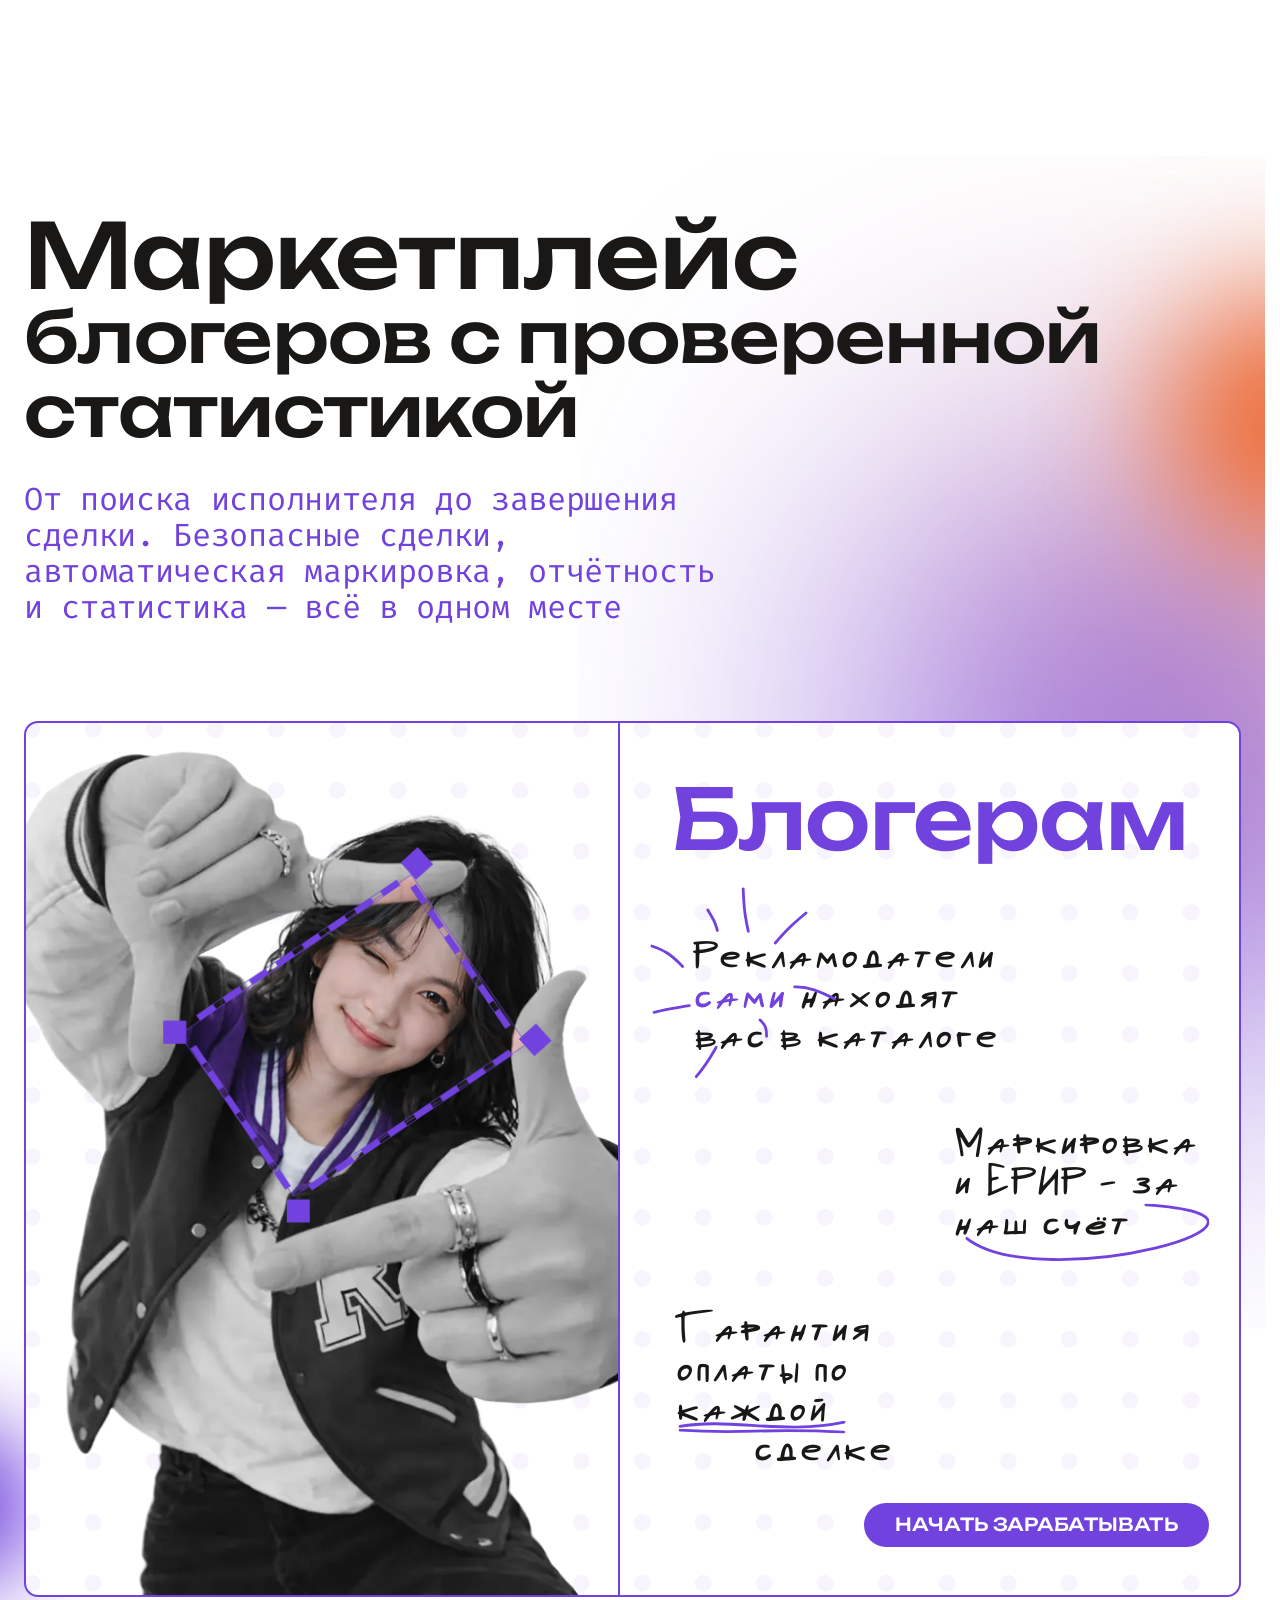
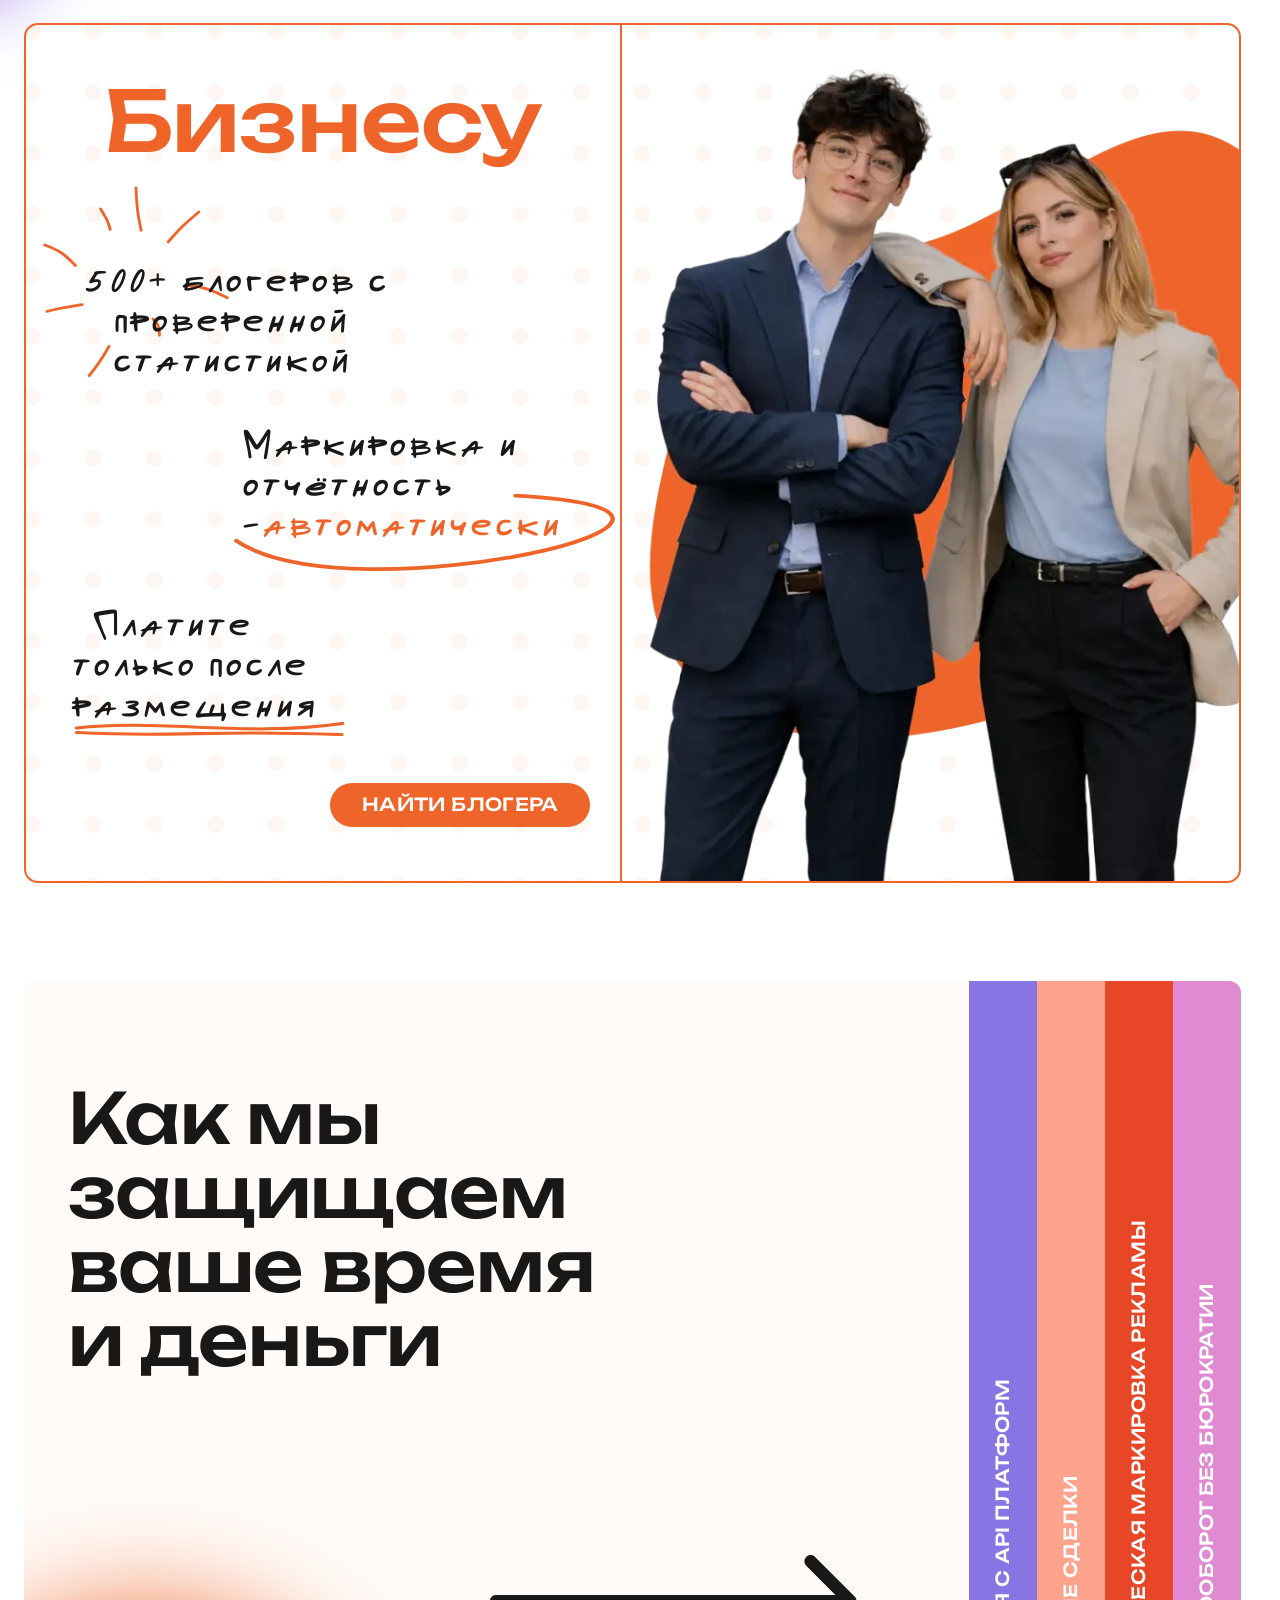
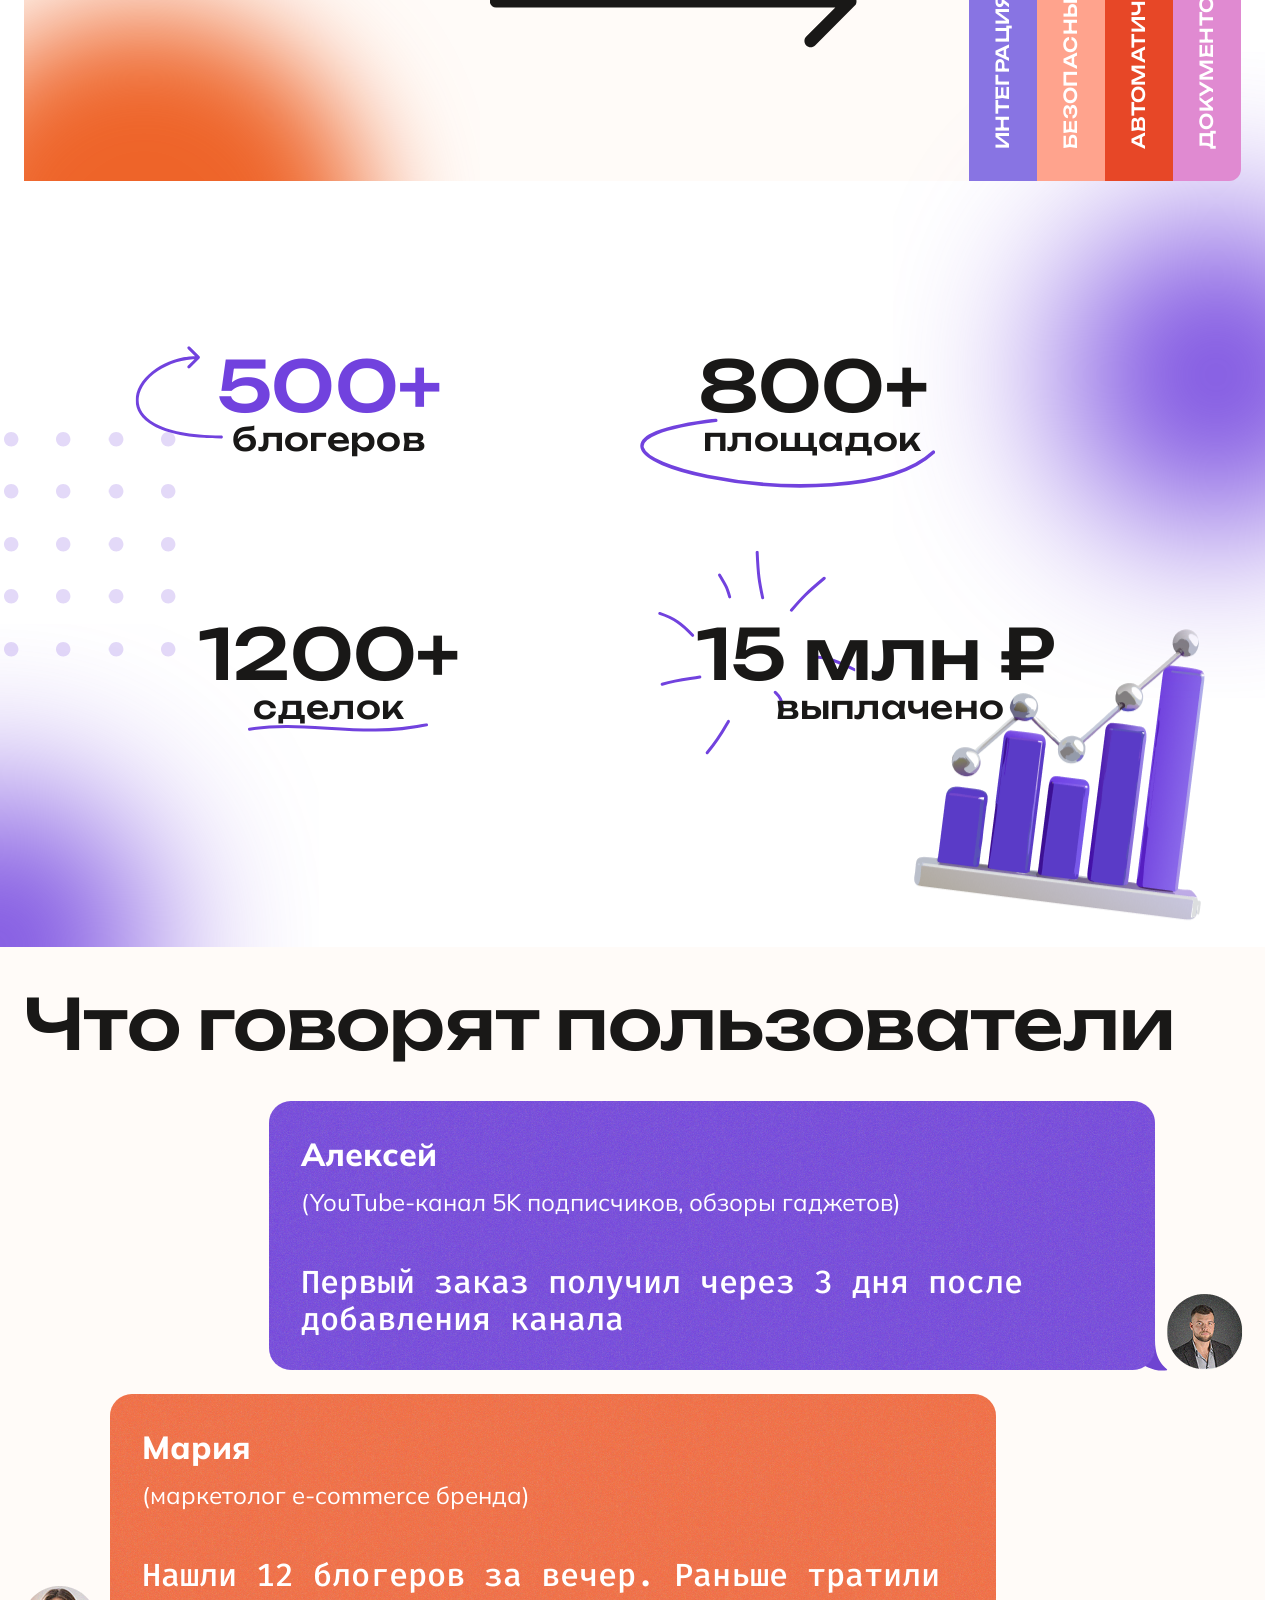
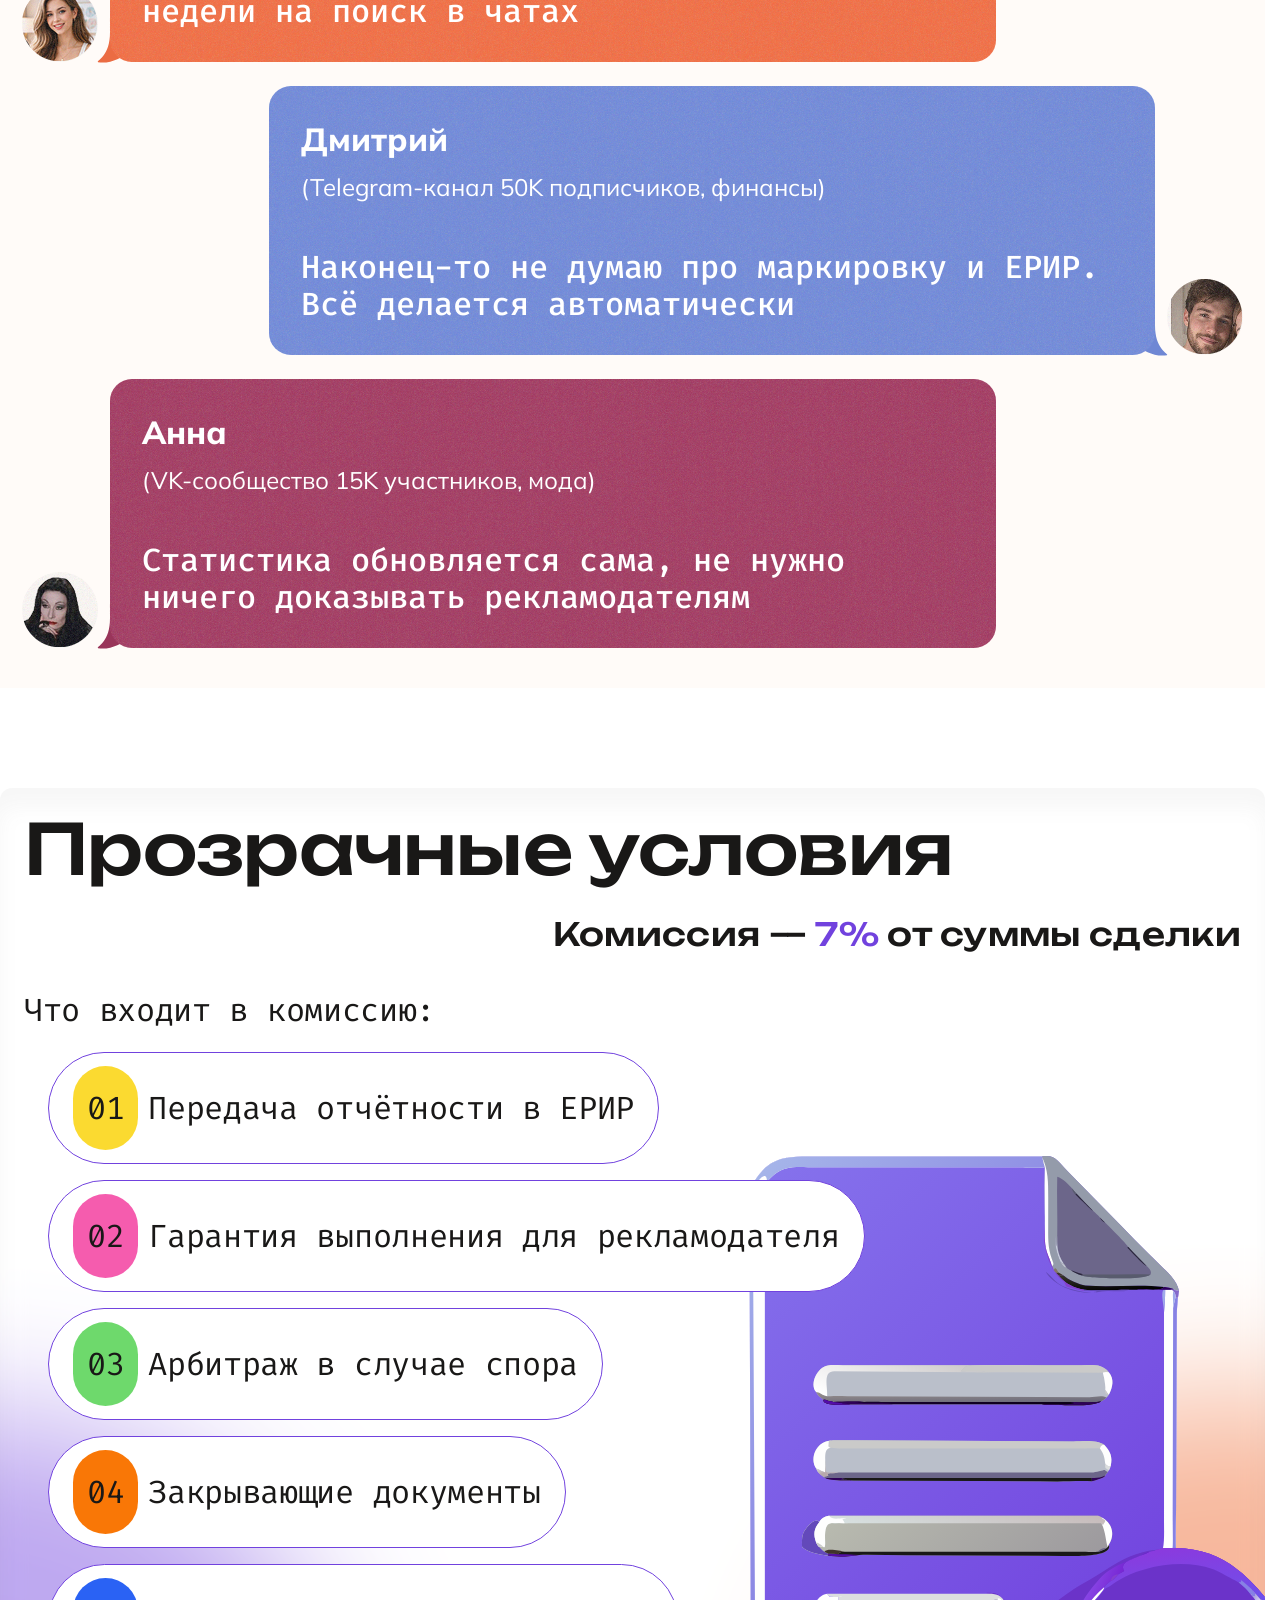
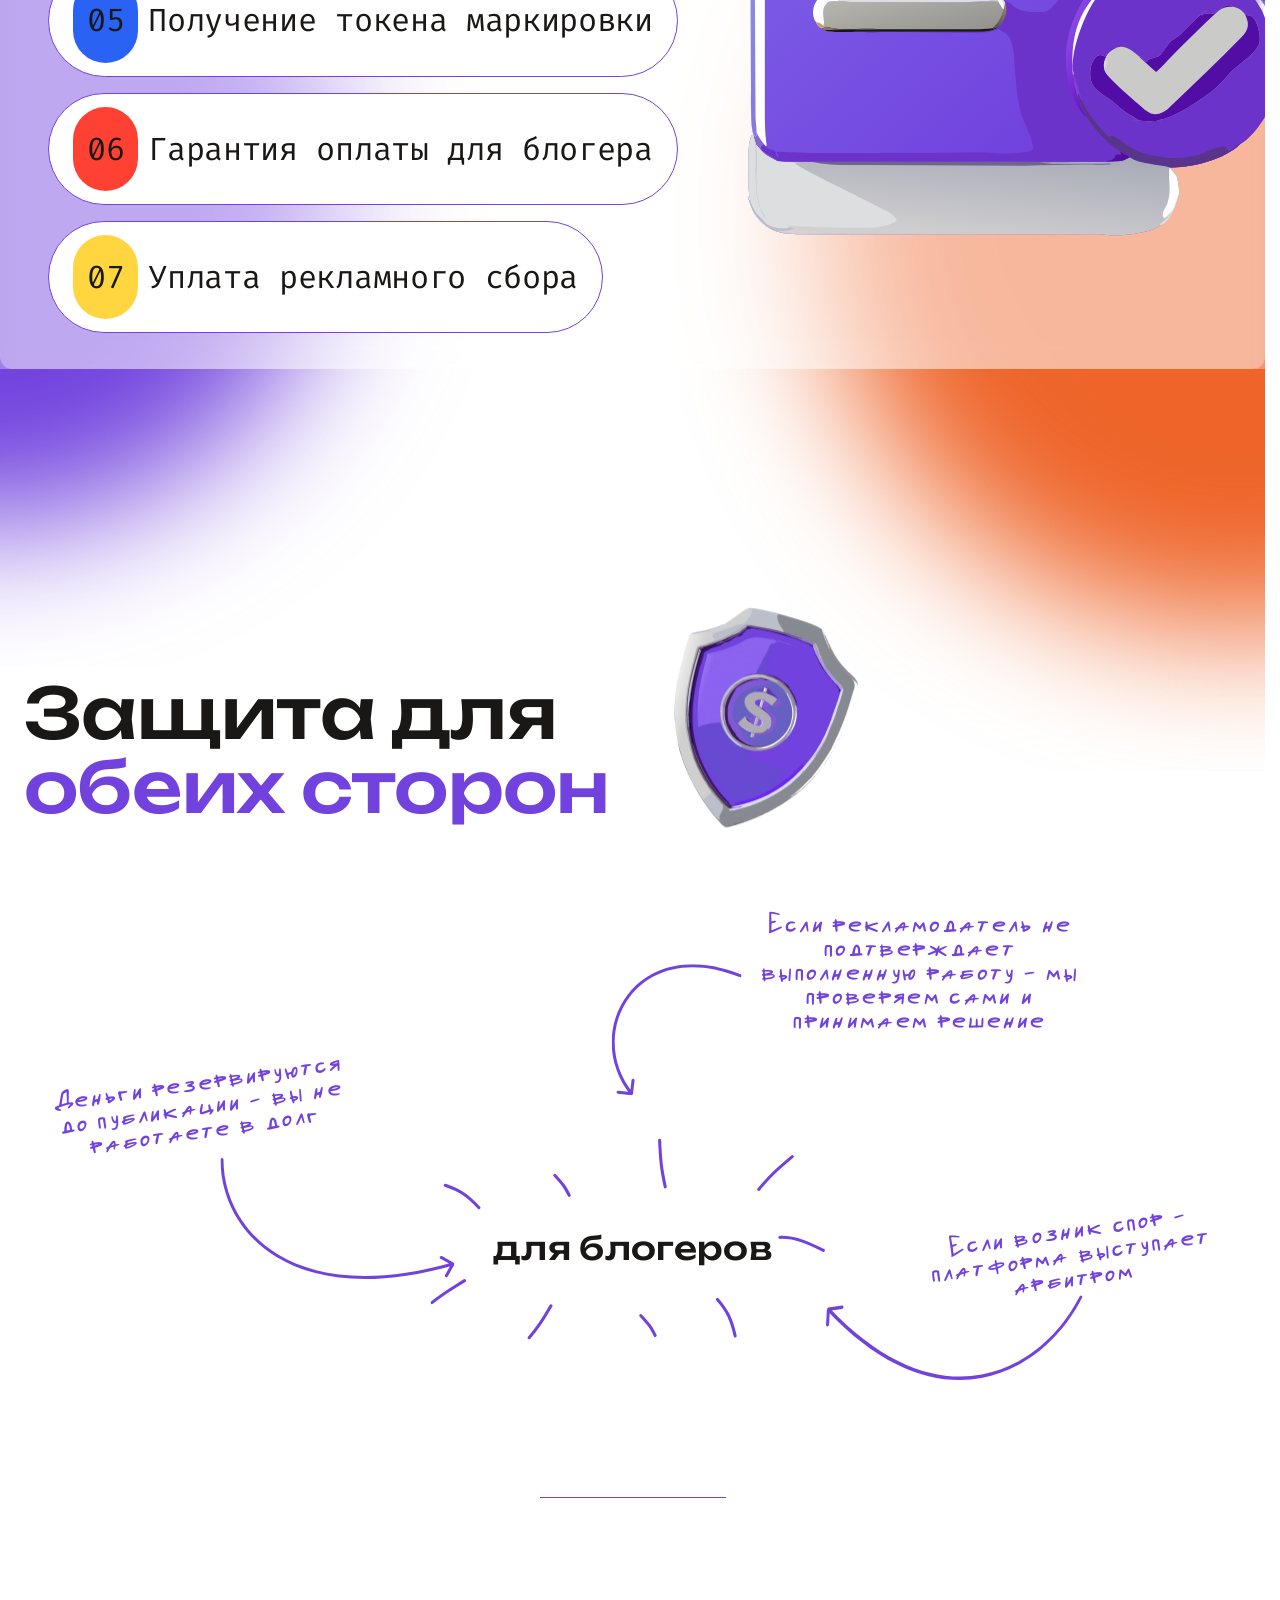
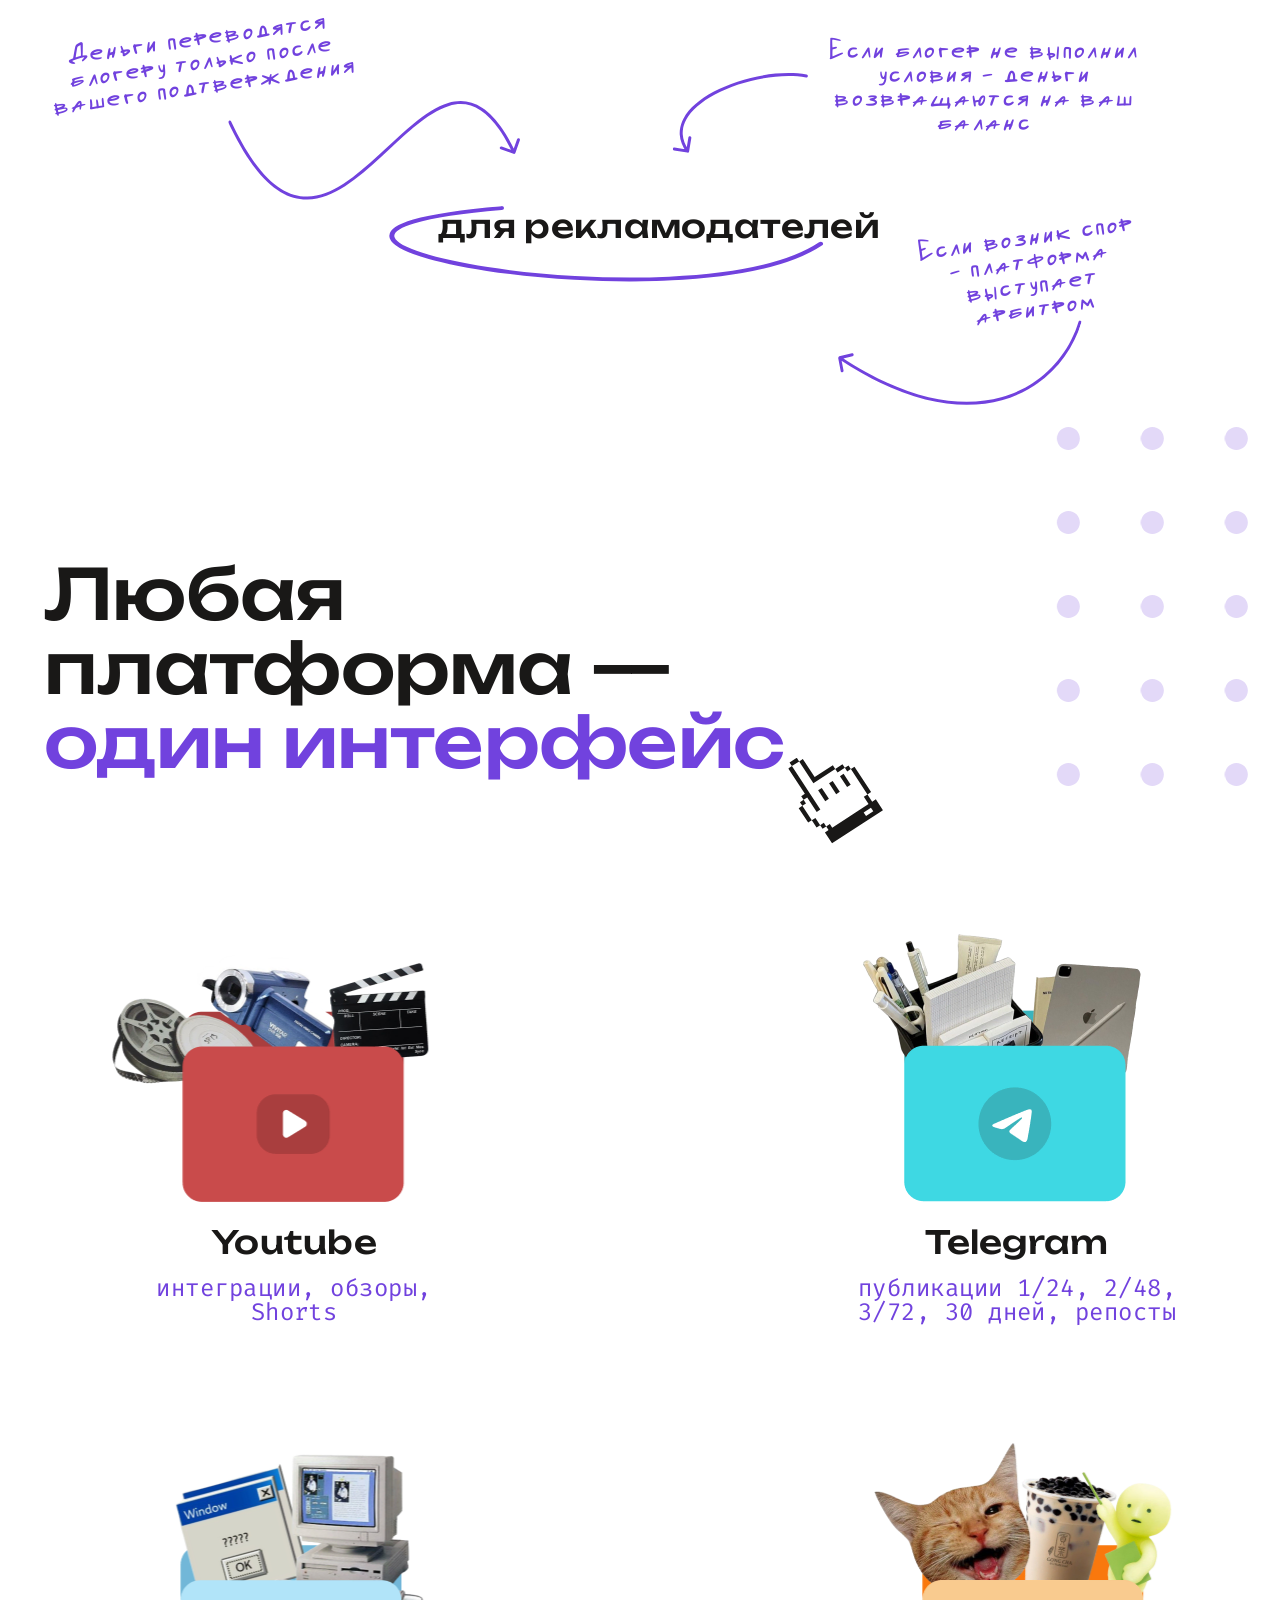
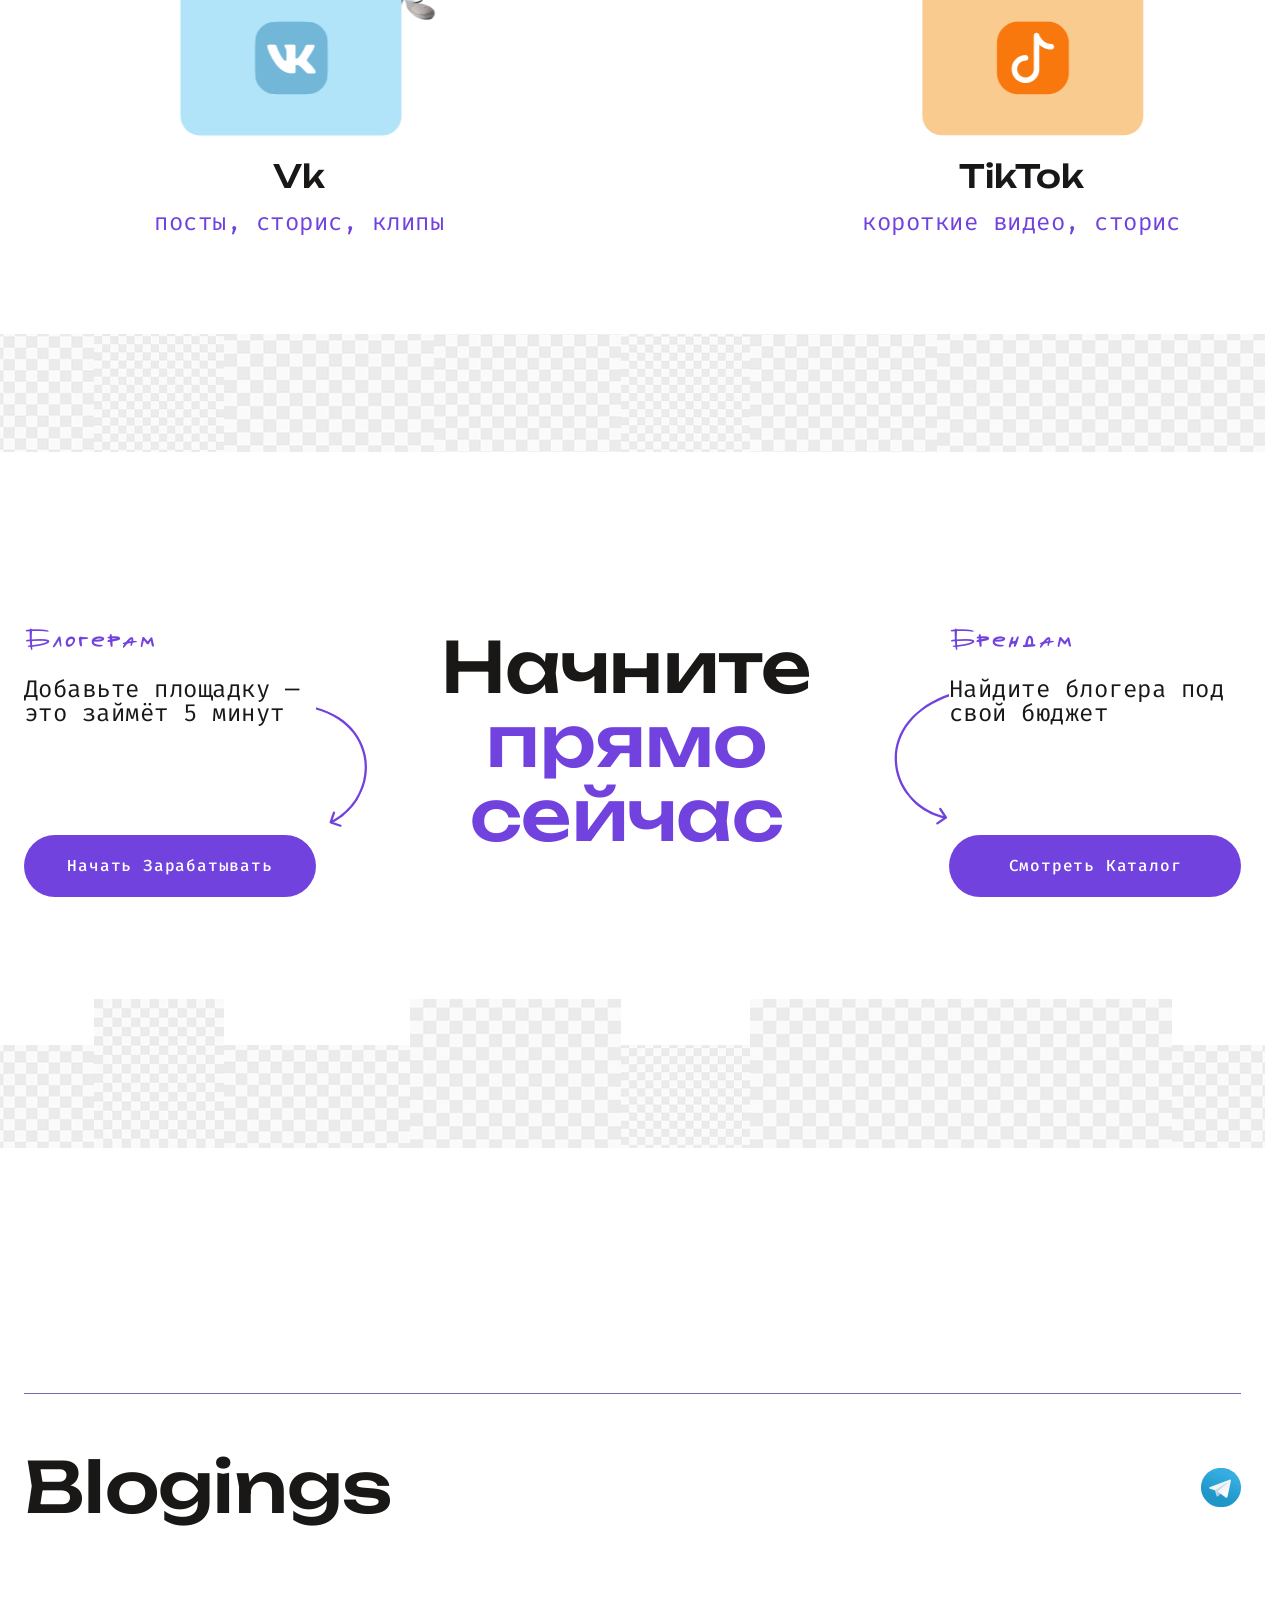
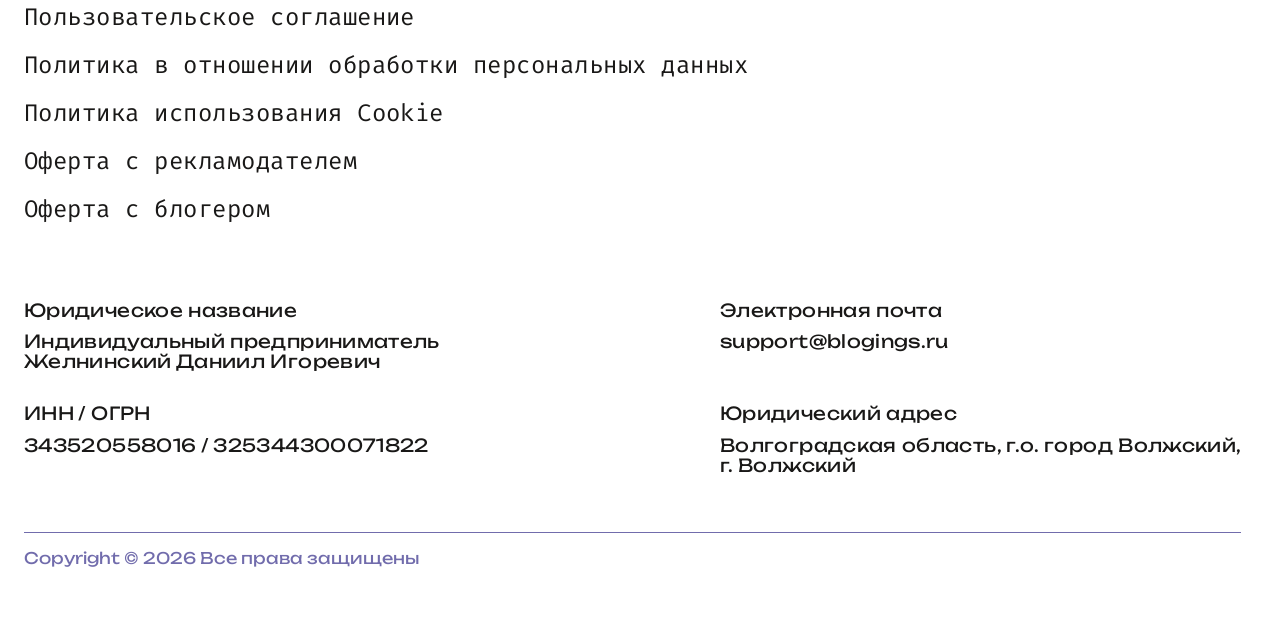
==== docs/index.html @ 0f24898b "new file:   assets/advertiser.js.map 	new file:   assets/bloger.js.map 	new file:   assets/fonts/Fir" ====
<!doctype html>
<html lang="en">

<head>
  <meta charset="UTF-8" />
  <link rel="icon" type="image/svg+xml" href="/vite.svg" />
  <meta name="viewport" content="width=device-width, initial-scale=1.0" />
  <title>blogings</title>
  <script type="module" crossorigin src="../assets/main.js"></script>
  <link rel="stylesheet" crossorigin href="../assets/main.css">
</head>

<body>


  <main>

    <!-- HERO -->
    <section class="hero">
      <div class="hero__container u-container">

        <h1 class="hero__title">
          <span class="hero__title-main">Маркетплейс</span><br>
          блогеров с проверенной статистикой
        </h1>
        <p class="hero__description">
          От поиска исполнителя до завершения сделки. Безопасные сделки, автоматическая маркировка, отчётность и
          статистика — всё в одном месте
        </p>

      </div>

      <picture class="hero__ellipse hero__ellipse--orange">
        <source media="(max-width: 1023px)"
          srcset="[data-uri]" type="image/gif">

        <img src="data:image/svg+xml,%3csvg%20width='240'%20height='531'%20viewBox='0%200%20240%20531'%20fill='none'%20xmlns='http://www.w3.org/2000/svg'%3e%3cg%20filter='url(%23filter0_f_282_4514)'%3e%3ccircle%20cx='265.026'%20cy='265.027'%20r='125.5'%20fill='%23EE6429'/%3e%3c/g%3e%3cdefs%3e%3cfilter%20id='filter0_f_282_4514'%20x='-0.00012207'%20y='0.000854492'%20width='530.053'%20height='530.053'%20filterUnits='userSpaceOnUse'%20color-interpolation-filters='sRGB'%3e%3cfeFlood%20flood-opacity='0'%20result='BackgroundImageFix'/%3e%3cfeBlend%20mode='normal'%20in='SourceGraphic'%20in2='BackgroundImageFix'%20result='shape'/%3e%3cfeGaussianBlur%20stdDeviation='69.7632'%20result='effect1_foregroundBlur_282_4514'/%3e%3c/filter%3e%3c/defs%3e%3c/svg%3e" alt="" width="240" height="531" aria-hidden="true"
          draggable="false">
      </picture>

      <picture class="hero__ellipse hero__ellipse--purple">
        <source media="(max-width: 767px)" srcset="data:image/svg+xml,%3csvg%20width='162'%20height='310'%20viewBox='0%200%20162%20310'%20fill='none'%20xmlns='http://www.w3.org/2000/svg'%3e%3cg%20filter='url(%23filter0_f_217_5995)'%3e%3ccircle%20cx='155'%20cy='155'%20r='55'%20fill='%237142DE'/%3e%3c/g%3e%3cdefs%3e%3cfilter%20id='filter0_f_217_5995'%20x='0'%20y='0'%20width='310'%20height='310'%20filterUnits='userSpaceOnUse'%20color-interpolation-filters='sRGB'%3e%3cfeFlood%20flood-opacity='0'%20result='BackgroundImageFix'/%3e%3cfeBlend%20mode='normal'%20in='SourceGraphic'%20in2='BackgroundImageFix'%20result='shape'/%3e%3cfeGaussianBlur%20stdDeviation='17.7524'%20result='effect1_foregroundBlur_217_5995'/%3e%3c/filter%3e%3c/defs%3e%3c/svg%3e">
        <source media="(max-width: 1023px)" srcset="data:image/svg+xml,%3csvg%20width='338'%20height='868'%20viewBox='0%200%20338%20868'%20fill='none'%20xmlns='http://www.w3.org/2000/svg'%3e%3cg%20filter='url(%23filter0_f_282_12317)'%3e%3ccircle%20cx='433.6'%20cy='433.6'%20r='263.5'%20fill='%237142DE'/%3e%3c/g%3e%3cdefs%3e%3cfilter%20id='filter0_f_282_12317'%20x='9.15527e-05'%20y='9.15527e-05'%20width='867.2'%20height='867.2'%20filterUnits='userSpaceOnUse'%20color-interpolation-filters='sRGB'%3e%3cfeFlood%20flood-opacity='0'%20result='BackgroundImageFix'/%3e%3cfeBlend%20mode='normal'%20in='SourceGraphic'%20in2='BackgroundImageFix'%20result='shape'/%3e%3cfeGaussianBlur%20stdDeviation='85.05'%20result='effect1_foregroundBlur_282_12317'/%3e%3c/filter%3e%3c/defs%3e%3c/svg%3e">

        <img src="data:image/svg+xml,%3csvg%20width='686'%20height='1173'%20viewBox='0%200%20686%201173'%20fill='none'%20xmlns='http://www.w3.org/2000/svg'%3e%3cg%20filter='url(%23filter0_f_282_4513)'%3e%3ccircle%20cx='586.015'%20cy='586.016'%20r='277.5'%20fill='url(%23paint0_linear_282_4513)'/%3e%3c/g%3e%3cdefs%3e%3cfilter%20id='filter0_f_282_4513'%20x='-9.15527e-05'%20y='0.00088501'%20width='1172.03'%20height='1172.03'%20filterUnits='userSpaceOnUse'%20color-interpolation-filters='sRGB'%3e%3cfeFlood%20flood-opacity='0'%20result='BackgroundImageFix'/%3e%3cfeBlend%20mode='normal'%20in='SourceGraphic'%20in2='BackgroundImageFix'%20result='shape'/%3e%3cfeGaussianBlur%20stdDeviation='154.257'%20result='effect1_foregroundBlur_282_4513'/%3e%3c/filter%3e%3clinearGradient%20id='paint0_linear_282_4513'%20x1='544.003'%20y1='584.91'%20x2='746.323'%20y2='308.516'%20gradientUnits='userSpaceOnUse'%3e%3cstop%20stop-color='%237142DE'/%3e%3cstop%20offset='1'%20stop-color='%23EF6D42'/%3e%3c/linearGradient%3e%3c/defs%3e%3c/svg%3e" alt="" width="686" height="1173" aria-hidden="true"
          draggable="false">
      </picture>
    </section>


    <!-- FOR BLOGGERS -->
    <section class="for-bloggers">
      <div class="for-bloggers__container u-container">

        <div class="for-bloggers__content">
          <div class="for-bloggers__bg" style="background-image:url(&quot;data:image/svg+xml;charset=utf-8,%3Csvg xmlns='http://www.w3.org/2000/svg' width='61' height='61' fill='none' viewBox='0 0 61 61'%3E%3Cg clip-path='url(%23a)'%3E%3Cmask id='b' width='320' height='271' x='0' y='0' maskUnits='userSpaceOnUse' style='mask-type:luminance'%3E%3Cpath fill='%23fff' d='M319.732 0H0v270.683h319.732z'/%3E%3C/mask%3E%3Cg fill='%237142de' fill-opacity='.2' mask='url(%23b)'%3E%3Cpath d='M8.301 16.702c4.585 0 8.301-3.74 8.301-8.351S12.886 0 8.302 0 0 3.739 0 8.35c0 4.613 3.717 8.352 8.301 8.352M68.931 16.702c4.585 0 8.301-3.74 8.301-8.351S73.516 0 68.932 0c-4.586 0-8.302 3.739-8.302 8.35 0 4.613 3.716 8.352 8.301 8.352'/%3E%3C/g%3E%3C/g%3E%3Cdefs%3E%3CclipPath id='a'%3E%3Cpath fill='%23fff' d='M0 0h61v61H0z'/%3E%3C/clipPath%3E%3C/defs%3E%3C/svg%3E&quot;);">
          </div>

          <div class="for-bloggers__image">
            <picture class="for-bloggers__image-img">
              <source media="(max-width: 767px)"
                srcset="[data-uri]"
                type="image/gif">

              <img src="../assets/images/for-bloggers-image.webp" alt="Блогерам" width="608" height="895"
                fetchpriority="high" loading="eager" draggable="false">
            </picture>

            <picture class="for-bloggers__image-overlay">
              <source media="(max-width: 767px)"
                srcset="[data-uri]"
                type="image/gif">

              <img src="../assets/images/for-bloggers-face.webp" alt="" width="400" height="386"
                draggable="false" aria-hidden="true">
            </picture>
          </div>

          <div class="for-bloggers__text">
            <h2 class="for-bloggers__title">
              <span class="for-bloggers__title-desktop">Блогерам</span>
              <span class="for-bloggers__title-mobile">Я блогер</span>
            </h2>

            <ul class="for-bloggers__list">
              <!-- 1 -->
              <li class="for-bloggers-future">
                <p class="for-bloggers-future__text">
                  Рекламодатели <span class="u-text-accent--purple">сами</span> находят вас в каталоге
                </p>
                <div class="for-bloggers-future__decoration">
                  <svg width="198" height="205" viewBox="0 0 198 205" stroke="#7142DE">
                    <use href="../assets/images/sprites.svg#spray"></use>
                  </svg>
                </div>
              </li>

              <!-- 2 -->
              <li class="for-bloggers-future">
                <p class="for-bloggers-future__text">
                  Маркировка и ЕРИР - за наш счёт
                </p>
                <div class="for-bloggers-future__decoration">
                  <svg width="263" height="62" viewBox="0 0 263 62" stroke="#7142DE">
                    <use href="../assets/images/sprites.svg#semicircle"></use>
                  </svg>
                </div>
              </li>

              <!-- 3 -->
              <li class="for-bloggers-future">
                <p class="for-bloggers-future__text">
                  Гарантия оплаты по каждой <span>сделке</span>
                </p>
                <div class="for-bloggers-future__decoration">
                  <svg width="180" height="9" viewBox="0 0 180 9" stroke="#7142DE">
                    <use href="../assets/images/sprites.svg#line-1"></use>
                  </svg>
                  <svg width="177" height="5" viewBox="0 0 177 5" stroke="#7142DE">
                    <use href="../assets/images/sprites.svg#line-2"></use>
                  </svg>
                </div>

              </li>

            </ul>

            <a href="./#header" class="for-bloggers__link">Начать зарабатывать</a>

          </div>
        </div>

      </div>

      <picture class="for-bloggers__ellipse">
        <source media="(max-width: 1023px)"
          srcset="data:image/svg+xml,%3csvg%20width='302'%20height='519'%20viewBox='0%200%20302%20519'%20fill='none'%20xmlns='http://www.w3.org/2000/svg'%3e%3cg%20filter='url(%23filter0_f_282_12319)'%3e%3ccircle%20cx='42.5'%20cy='259.173'%20r='157.5'%20fill='%237142DE'/%3e%3c/g%3e%3cdefs%3e%3cfilter%20id='filter0_f_282_12319'%20x='-216.673'%20y='-6.86646e-05'%20width='518.345'%20height='518.345'%20filterUnits='userSpaceOnUse'%20color-interpolation-filters='sRGB'%3e%3cfeFlood%20flood-opacity='0'%20result='BackgroundImageFix'/%3e%3cfeBlend%20mode='normal'%20in='SourceGraphic'%20in2='BackgroundImageFix'%20result='shape'/%3e%3cfeGaussianBlur%20stdDeviation='50.8363'%20result='effect1_foregroundBlur_282_12319'/%3e%3c/filter%3e%3c/defs%3e%3c/svg%3e">

        <img src="data:image/svg+xml,%3csvg%20width='138'%20height='366'%20viewBox='0%200%20138%20366'%20fill='none'%20xmlns='http://www.w3.org/2000/svg'%3e%3cg%20filter='url(%23filter0_f_206_3934)'%3e%3ccircle%20cx='-45'%20cy='183'%20r='83'%20fill='%237142DE'/%3e%3c/g%3e%3cdefs%3e%3cfilter%20id='filter0_f_206_3934'%20x='-228'%20y='0'%20width='366'%20height='366'%20filterUnits='userSpaceOnUse'%20color-interpolation-filters='sRGB'%3e%3cfeFlood%20flood-opacity='0'%20result='BackgroundImageFix'/%3e%3cfeBlend%20mode='normal'%20in='SourceGraphic'%20in2='BackgroundImageFix'%20result='shape'/%3e%3cfeGaussianBlur%20stdDeviation='44.6782'%20result='effect1_foregroundBlur_206_3934'/%3e%3c/filter%3e%3c/defs%3e%3c/svg%3e" alt="" width="138" height="366"
          loading="lazy" draggable="false" decoding="async" aria-hidden="true">
      </picture>
    </section>


    <!-- FOR BUSINESS -->
    <section class="for-business">
      <div class="for-business__container u-container">

        <div class="for-business__content">
          <div class="for-business__bg" style="background-image:url(&quot;data:image/svg+xml;charset=utf-8,%3Csvg xmlns='http://www.w3.org/2000/svg' width='61' height='61' fill='none' viewBox='0 0 61 61'%3E%3Cg clip-path='url(%23a)'%3E%3Cmask id='b' width='320' height='271' x='0' y='0' maskUnits='userSpaceOnUse' style='mask-type:luminance'%3E%3Cpath fill='%23fff' d='M319.732 0H0v270.683h319.732z'/%3E%3C/mask%3E%3Cg fill='%23ee6429' fill-opacity='.2' mask='url(%23b)'%3E%3Cpath d='M8.301 16.702c4.585 0 8.301-3.74 8.301-8.351S12.886 0 8.302 0 0 3.739 0 8.35c0 4.613 3.717 8.352 8.301 8.352M68.931 16.702c4.585 0 8.301-3.74 8.301-8.351S73.516 0 68.932 0c-4.586 0-8.302 3.739-8.302 8.35 0 4.613 3.716 8.352 8.301 8.352'/%3E%3C/g%3E%3C/g%3E%3Cdefs%3E%3CclipPath id='a'%3E%3Cpath fill='%23fff' d='M0 0h61v61H0z'/%3E%3C/clipPath%3E%3C/defs%3E%3C/svg%3E&quot;);">
          </div>

          <div class="for-business__text">
            <h2 class="for-business__title">
              <span class="for-business__title-desktop">Бизнесу</span>
              <span class="for-business__title-mobile">Я бизнес</span>
            </h2>

            <ul class="for-business__list">
              <!-- 1 -->
              <li class="for-business-future">
                <p class="for-business-future__text">
                  500+ блогеров с проверенной статистикой
                </p>
                <div class="for-business-future__decoration">
                  <svg width="198" height="205" viewBox="0 0 198 205" stroke="#ee6429">
                    <use href="../assets/images/sprites.svg#spray"></use>
                  </svg>
                </div>
              </li>

              <!-- 2 -->
              <li class="for-business-future">
                <p class="for-business-future__text">
                  Маркировка и отчётность -<span class="u-text-accent--orange">автоматически</span>
                </p>
                <div class="for-business-future__decoration">
                  <svg width="263" height="62" viewBox="0 0 263 62" stroke="#ee6429">
                    <use href="../assets/images/sprites.svg#semicircle"></use>
                  </svg>
                </div>
              </li>

              <!-- 3 -->
              <li class="for-business-future">
                <p class="for-business-future__text">
                  Платите только после размещения
                </p>
                <div class="for-business-future__decoration">
                  <svg width="180" height="9" viewBox="0 0 180 9" stroke="#ee6429">
                    <use href="../assets/images/sprites.svg#line-1"></use>
                  </svg>
                  <svg width="177" height="5" viewBox="0 0 177 5" stroke="#ee6429">
                    <use href="../assets/images/sprites.svg#line-2"></use>
                  </svg>
                </div>

              </li>

            </ul>

            <a href="./#header" class="for-business__link">Найти блогера</a>

          </div>

          <div class="for-business__image">
            <picture class="for-business__image-img">
              <source media="(max-width: 767px)"
                srcset="[data-uri]"
                type="image/gif">

              <img src="../assets/images/for-business-image.webp" alt="Блогерам" width="608" height="895"
                fetchpriority="high" loading="eager" draggable="false">
            </picture>

          </div>
        </div>

      </div>

    </section>


    <!-- ACCORDIONS -->
    <section class="accordions">
      <div class="accordions__container u-container">

        <div class="accordions__content">
          <h2 class="accordions__title u-section-title">
            Как мы защищаем ваше время и деньги
          </h2>

          <ul class="accordions__list">

            <!-- 1 -->
            <li class="accordions-item accordions-item--blue">
              <details class="accordions-item__details" name="protect">
                <summary class="accordions-item__summary">
                  Интеграция с API платформ
                </summary>
              </details>

              <div class="accordions-item__wrapper">
                <article class="accordions-item__content">
                  <h3 class="accordions-item__title">
                    Интеграция с API платформ
                  </h3>
                  <p class="accordions-item__description">
                    Автоматически собираем охваты, подписчиков, вовлечённость из YouTube, Telegram, VK, TikTok. Данные
                    обновляются каждые 24 часа.
                  </p>
                </article>
              </div>
            </li>

            <!-- 2 -->
            <li class="accordions-item accordions-item--beige">
              <details class="accordions-item__details" name="protect">
                <summary class="accordions-item__summary">
                  Безопасные сделки
                </summary>
              </details>

              <div class="accordions-item__wrapper">
                <article class="accordions-item__content">
                  <h3 class="accordions-item__title">
                    Безопасные сделки
                  </h3>
                  <p class="accordions-item__description">
                    Деньги резервируются на платформе до подтверждения выполнения. Блогер защищён от неоплаты,
                    рекламодатель — от некачественной работы.
                  </p>
                </article>
              </div>
            </li>

            <!-- 3 -->
            <li class="accordions-item accordions-item--orange">
              <details class="accordions-item__details" name="protect">
                <summary class="accordions-item__summary">
                  Автоматическая маркировка рекламы
                </summary>
              </details>

              <div class="accordions-item__wrapper">
                <article class="accordions-item__content">
                  <h3 class="accordions-item__title">
                    Автоматическая маркировка рекламы
                  </h3>
                  <p class="accordions-item__description">
                    Интеграция с ОРД для получения токенов, автоматическая отправка отчётности в ЕРИР, расчёт и уплата
                    рекламного сбора.
                  </p>
                </article>
              </div>
            </li>

            <!-- 4 -->
            <li class="accordions-item accordions-item--pink">
              <details class="accordions-item__details" name="protect">
                <summary class="accordions-item__summary">
                  Документооборот без бюрократии
                </summary>
              </details>

              <div class="accordions-item__wrapper">
                <article class="accordions-item__content">
                  <h3 class="accordions-item__title">
                    Документооборот без бюрократии
                  </h3>
                  <p class="accordions-item__description">
                    Автоматическое формирование актов, счетов и закрывающих документов. Всё готово для вашей
                    бухгалтерии.
                  </p>
                </article>
              </div>
            </li>

          </ul>

          <picture class="accordions__arrow">
            <source media="(max-width:1023px)" srcset="data:image/svg+xml,%3csvg%20width='89'%20height='190'%20viewBox='0%200%2089%20190'%20fill='none'%20xmlns='http://www.w3.org/2000/svg'%3e%3cpath%20d='M50.1836%206C50.1836%202.68629%2047.4973%200%2044.1836%200C40.8699%200%2038.1836%202.68629%2038.1836%206L44.1836%206L50.1836%206ZM39.941%20187.254C42.2841%20189.597%2046.0831%20189.597%2048.4262%20187.254L86.61%20149.07C88.9531%20146.727%2088.9531%20142.928%2086.61%20140.585C84.2669%20138.242%2080.4679%20138.242%2078.1247%20140.585L44.1836%20174.526L10.2425%20140.585C7.89932%20138.242%204.10033%20138.242%201.75719%20140.585C-0.58596%20142.928%20-0.58596%20146.727%201.75719%20149.07L39.941%20187.254ZM44.1836%206L38.1836%206L38.1836%20183.011H44.1836H50.1836L50.1836%206L44.1836%206Z'%20fill='black'/%3e%3c/svg%3e">

            <img src="data:image/svg+xml,%3csvg%20width='411'%20height='104'%20viewBox='0%200%20411%20104'%20fill='none'%20xmlns='http://www.w3.org/2000/svg'%3e%3cpath%20d='M7%2044.5479C3.13401%2044.5479%20-3.37976e-07%2047.6819%200%2051.5479C3.37976e-07%2055.4138%203.13401%2058.5479%207%2058.5479L7%2051.5479L7%2044.5479ZM408.95%2056.4976C411.683%2053.7639%20411.683%2049.3317%20408.95%2046.5981L364.402%202.05035C361.668%20-0.683323%20357.236%20-0.683323%20354.503%202.05035C351.769%204.78402%20351.769%209.21617%20354.503%2011.9498L394.1%2051.5478L354.503%2091.1458C351.769%2093.8795%20351.769%2098.3116%20354.503%20101.045C357.236%20103.779%20361.668%20103.779%20364.402%20101.045L408.95%2056.4976ZM7%2051.5479L7%2058.5479L404%2058.5478L404%2051.5478L404%2044.5478L7%2044.5479L7%2051.5479Z'%20fill='%23191817'/%3e%3c/svg%3e" alt="" width="411" height="104" loading="lazy"
              decoding="async" draggable="false" aria-hidden="true">
          </picture>

          <picture class="accordions__ellipse">
            <source media="(max-width:1023px)" srcset="data:image/svg+xml,%3csvg%20width='274'%20height='318'%20viewBox='0%200%20274%20318'%20fill='none'%20xmlns='http://www.w3.org/2000/svg'%3e%3cg%20filter='url(%23filter0_f_217_4515)'%3e%3ccircle%20cx='290.5'%20cy='27.5'%20r='190.5'%20fill='%23EE6429'/%3e%3c/g%3e%3cdefs%3e%3cfilter%20id='filter0_f_217_4515'%20x='0'%20y='-263'%20width='581'%20height='581'%20filterUnits='userSpaceOnUse'%20color-interpolation-filters='sRGB'%3e%3cfeFlood%20flood-opacity='0'%20result='BackgroundImageFix'/%3e%3cfeBlend%20mode='normal'%20in='SourceGraphic'%20in2='BackgroundImageFix'%20result='shape'/%3e%3cfeGaussianBlur%20stdDeviation='46.094'%20result='effect1_foregroundBlur_217_4515'/%3e%3c/filter%3e%3c/defs%3e%3c/svg%3e">

            <img src="data:image/svg+xml,%3csvg%20width='456'%20height='279'%20viewBox='0%200%20456%20279'%20fill='none'%20xmlns='http://www.w3.org/2000/svg'%3e%3cg%20filter='url(%23filter0_f_137_2033)'%3e%3ccircle%20cx='120'%20cy='335.367'%20r='226'%20fill='%23EE6429'/%3e%3c/g%3e%3cdefs%3e%3cfilter%20id='filter0_f_137_2033'%20x='-215.367'%20y='-9.91821e-05'%20width='670.735'%20height='670.735'%20filterUnits='userSpaceOnUse'%20color-interpolation-filters='sRGB'%3e%3cfeFlood%20flood-opacity='0'%20result='BackgroundImageFix'/%3e%3cfeBlend%20mode='normal'%20in='SourceGraphic'%20in2='BackgroundImageFix'%20result='shape'/%3e%3cfeGaussianBlur%20stdDeviation='54.6836'%20result='effect1_foregroundBlur_137_2033'/%3e%3c/filter%3e%3c/defs%3e%3c/svg%3e" alt="" width="456" height="279" loading="lazy"
              decoding="async" draggable="false" aria-hidden="true">
          </picture>
        </div>

      </div>

      <picture class="accordions__decoration">
        <source media="(max-width: 767px)" srcset="data:image/svg+xml,%3csvg%20width='127'%20height='301'%20viewBox='0%200%20127%20301'%20fill='none'%20xmlns='http://www.w3.org/2000/svg'%3e%3cg%20filter='url(%23filter0_f_217_6041)'%3e%3ccircle%20cx='150.5'%20cy='150.5'%20r='50.5'%20fill='%23EE6429'/%3e%3c/g%3e%3cdefs%3e%3cfilter%20id='filter0_f_217_6041'%20x='0'%20y='0'%20width='301'%20height='301'%20filterUnits='userSpaceOnUse'%20color-interpolation-filters='sRGB'%3e%3cfeFlood%20flood-opacity='0'%20result='BackgroundImageFix'/%3e%3cfeBlend%20mode='normal'%20in='SourceGraphic'%20in2='BackgroundImageFix'%20result='shape'/%3e%3cfeGaussianBlur%20stdDeviation='12.2191'%20result='effect1_foregroundBlur_217_6041'/%3e%3c/filter%3e%3c/defs%3e%3c/svg%3e">

        <img src="[data-uri]" alt="" width="127"
          height="301" loading="lazy" decoding="async" draggable="false" aria-hidden="true">
      </picture>
    </section>


    <!-- STATISTICS -->
    <section class="statistics">
      <div class="statistics__container u-container">

        <ul class="statistics__list">

          <!-- 1 -->
          <li class="statistics-item">
            <span class="statistics-item__text-main u-text-accent--purple">500+</span>
            <span class="statistics-item__text-secondary">блогеров</span>
            <div class="statistics-item__decoration">
              <svg width="88" height="93" viewBox="0 0 88 93" fill="#7142DE">
                <use href="../assets/images/sprites.svg#arrow-pointer-1"></use>
              </svg>
            </div>
          </li>


          <!-- 2 -->
          <li class="statistics-item">
            <span class="statistics-item__text-main">800+</span>
            <span class="statistics-item__text-secondary">площадок</span>
            <div class="statistics-item__decoration">
              <svg width="298" height="75" viewBox="0 0 298 75" stroke="#7142DE">
                <use href="../assets/images/sprites.svg#semicircle"></use>
              </svg>
            </div>
          </li>

          <!-- 3 -->
          <li class="statistics-item">
            <span class="statistics-item__text-main">1200+</span>
            <span class="statistics-item__text-secondary">сделок</span>
            <div class="statistics-item__decoration">
              <svg width="180" height="9" viewBox="0 0 180 9" stroke="#7142DE">
                <use href="../assets/images/sprites.svg#line-1"></use>
              </svg>
            </div>
          </li>

          <!-- 4 -->
          <li class="statistics-item">
            <span class="statistics-item__text-main">15 млн ₽</span>
            <span class="statistics-item__text-secondary">выплачено</span>
            <div class="statistics-item__decoration">
              <svg width="197" height="205" viewBox="0 0 197 205" stroke="#7142DE">
                <use href="../assets/images/sprites.svg#spray"></use>
              </svg>
            </div>
          </li>

        </ul>

      </div>

      <div class="statistics__dots" style="background-image:url(&quot;data:image/svg+xml;charset=utf-8,%3Csvg xmlns='http://www.w3.org/2000/svg' width='61' height='61' fill='none' viewBox='0 0 61 61'%3E%3Cg clip-path='url(%23a)'%3E%3Cmask id='b' width='320' height='271' x='0' y='0' maskUnits='userSpaceOnUse' style='mask-type:luminance'%3E%3Cpath fill='%23fff' d='M319.732 0H0v270.683h319.732z'/%3E%3C/mask%3E%3Cg fill='%237142de' fill-opacity='.2' mask='url(%23b)'%3E%3Cpath d='M8.301 16.702c4.585 0 8.301-3.74 8.301-8.351S12.886 0 8.302 0 0 3.739 0 8.35c0 4.613 3.717 8.352 8.301 8.352M68.931 16.702c4.585 0 8.301-3.74 8.301-8.351S73.516 0 68.932 0c-4.586 0-8.302 3.739-8.302 8.35 0 4.613 3.716 8.352 8.301 8.352'/%3E%3C/g%3E%3C/g%3E%3Cdefs%3E%3CclipPath id='a'%3E%3Cpath fill='%23fff' d='M0 0h61v61H0z'/%3E%3C/clipPath%3E%3C/defs%3E%3C/svg%3E&quot;);"></div>

      <picture class="statistics__image">
        <source media="(max-width: 767px)"
          srcset="[data-uri]" type="image/gif">
        <source media="(max-width: 1023px)" srcset="../assets/images/statistics-image--tablet.webp"
          type="image/webp">

        <img src="../assets/images/statistics-image.webp" alt="График" width="326" height="326" loading="lazy"
          decoding="async" draggable="false">
      </picture>

      <picture class="statistics__ellipse-top">
        <source media="(max-width: 767px)"
          srcset="[data-uri]" type="image/gif">
        <source media="(max-width: 1023px)" srcset="data:image/svg+xml,%3csvg%20width='144'%20height='338'%20viewBox='0%200%20144%20338'%20fill='none'%20xmlns='http://www.w3.org/2000/svg'%3e%3cg%20filter='url(%23filter0_f_217_3901)'%3e%3ccircle%20cx='169'%20cy='169'%20r='69'%20fill='%237142DE'/%3e%3c/g%3e%3cdefs%3e%3cfilter%20id='filter0_f_217_3901'%20x='0'%20y='0'%20width='338'%20height='338'%20filterUnits='userSpaceOnUse'%20color-interpolation-filters='sRGB'%3e%3cfeFlood%20flood-opacity='0'%20result='BackgroundImageFix'/%3e%3cfeBlend%20mode='normal'%20in='SourceGraphic'%20in2='BackgroundImageFix'%20result='shape'/%3e%3cfeGaussianBlur%20stdDeviation='33.534'%20result='effect1_foregroundBlur_217_3901'/%3e%3c/filter%3e%3c/defs%3e%3c/svg%3e">

        <img src="data:image/svg+xml,%3csvg%20width='372'%20height='647'%20viewBox='0%200%20372%20647'%20fill='none'%20xmlns='http://www.w3.org/2000/svg'%3e%3cg%20filter='url(%23filter0_f_206_4810)'%3e%3ccircle%20cx='323.1'%20cy='323.1'%20r='153'%20fill='%237142DE'/%3e%3c/g%3e%3cdefs%3e%3cfilter%20id='filter0_f_206_4810'%20x='9.15527e-05'%20y='-0.000396729'%20width='646.2'%20height='646.2'%20filterUnits='userSpaceOnUse'%20color-interpolation-filters='sRGB'%3e%3cfeFlood%20flood-opacity='0'%20result='BackgroundImageFix'/%3e%3cfeBlend%20mode='normal'%20in='SourceGraphic'%20in2='BackgroundImageFix'%20result='shape'/%3e%3cfeGaussianBlur%20stdDeviation='85.05'%20result='effect1_foregroundBlur_206_4810'/%3e%3c/filter%3e%3c/defs%3e%3c/svg%3e" alt="" width="372" height="647"
          loading="lazy" decoding="async" draggable="false" aria-hidden="true">
      </picture>

      <picture class="statistics__ellipse-bottom">
        <source media="(max-width: 767px)"
          srcset="[data-uri]" type="image/gif">
        <source media="(max-width: 1023px)"
          srcset="data:image/svg+xml,%3csvg%20width='196'%20height='458'%20viewBox='0%200%20196%20458'%20fill='none'%20xmlns='http://www.w3.org/2000/svg'%3e%3cg%20filter='url(%23filter0_f_217_3900)'%3e%3ccircle%20cx='-33.5'%20cy='228.965'%20r='126.5'%20fill='%237142DE'/%3e%3c/g%3e%3cdefs%3e%3cfilter%20id='filter0_f_217_3900'%20x='-262.465'%20y='0'%20width='457.93'%20height='457.93'%20filterUnits='userSpaceOnUse'%20color-interpolation-filters='sRGB'%3e%3cfeFlood%20flood-opacity='0'%20result='BackgroundImageFix'/%3e%3cfeBlend%20mode='normal'%20in='SourceGraphic'%20in2='BackgroundImageFix'%20result='shape'/%3e%3cfeGaussianBlur%20stdDeviation='51.2325'%20result='effect1_foregroundBlur_217_3900'/%3e%3c/filter%3e%3c/defs%3e%3c/svg%3e">

        <img src="data:image/svg+xml,%3csvg%20width='319'%20height='647'%20viewBox='0%200%20319%20647'%20fill='none'%20xmlns='http://www.w3.org/2000/svg'%3e%3cg%20filter='url(%23filter0_f_208_5199)'%3e%3ccircle%20cx='-5'%20cy='323.1'%20r='153'%20fill='%237142DE'/%3e%3c/g%3e%3cdefs%3e%3cfilter%20id='filter0_f_208_5199'%20x='-328.1'%20y='-0.000396729'%20width='646.2'%20height='646.2'%20filterUnits='userSpaceOnUse'%20color-interpolation-filters='sRGB'%3e%3cfeFlood%20flood-opacity='0'%20result='BackgroundImageFix'/%3e%3cfeBlend%20mode='normal'%20in='SourceGraphic'%20in2='BackgroundImageFix'%20result='shape'/%3e%3cfeGaussianBlur%20stdDeviation='85.05'%20result='effect1_foregroundBlur_208_5199'/%3e%3c/filter%3e%3c/defs%3e%3c/svg%3e" alt="" width="319" height="647"
          loading="lazy" decoding="async" draggable="false" aria-hidden="true">
      </picture>

    </section>


    <!-- REVIEWS -->
    <section class="reviews">
      <div class="reviews__container u-container">

        <div class="reviews__content">
          <h2 class="reviews__title u-section-title">Что говорят пользователи</h2>
          <ul class="reviews__list">

            <!-- 1 -->
            <li class="reviews__list-item">
              <article class="reviews-card reviews-card--purple">
                <h3 class="reviews-card__author">
                  Алексей
                </h3>
                <p class="reviews-card__about">
                  (YouTube-канал 5K подписчиков, обзоры гаджетов)
                </p>
                <blockquote class="reviews-card__content">
                  <p>
                    Первый заказ получил через 3 дня после добавления канала
                  </p>
                </blockquote>
                <picture class="reviews-card__image">
                  <img src="../assets/images/reviews-1.webp" alt="Алексей" width="76" height="76" loading="lazy"
                    decoding="async" draggable="false">
                </picture>
                <div class="reviews-card__decoration">
                  <svg width="45" height="55" viewBox="0 0 45 55" fill="#7142DE">
                    <use href="../assets/images/sprites.svg#review-decoration"></use>
                  </svg>
                </div>
              </article>
            </li>

            <!-- 2 -->
            <li class="reviews__list-item">
              <article class="reviews-card reviews-card--orange">
                <h3 class="reviews-card__author">
                  Мария
                </h3>
                <p class="reviews-card__about">
                  (маркетолог e-commerce бренда)
                </p>
                <blockquote class="reviews-card__content">
                  <p>
                    Нашли 12 блогеров за вечер. Раньше тратили недели на поиск в чатах
                  </p>
                </blockquote>
                <picture class="reviews-card__image">
                  <img src="../assets/images/reviews-2.webp" alt="Мария" width="76" height="76" loading="lazy"
                    decoding="async" draggable="false">
                </picture>
                <div class="reviews-card__decoration">
                  <svg width="45" height="55" viewBox="0 0 45 55" fill="#f6693c">
                    <use href="../assets/images/sprites.svg#review-decoration"></use>
                  </svg>
                </div>
              </article>
            </li>

            <!-- 3 -->
            <li class="reviews__list-item">
              <article class="reviews-card reviews-card--blue">
                <h3 class="reviews-card__author">
                  Дмитрий
                </h3>
                <p class="reviews-card__about">
                  (Telegram-канал 50K подписчиков, финансы)
                </p>
                <blockquote class="reviews-card__content">
                  <p>
                    Наконец-то не думаю про маркировку и ЕРИР. Всё делается автоматически
                  </p>
                </blockquote>
                <picture class="reviews-card__image">
                  <img src="../assets/images/reviews-3.webp" alt="Дмитрий" width="76" height="76" loading="lazy"
                    decoding="async" draggable="false">
                </picture>
                <div class="reviews-card__decoration">
                  <svg width="45" height="55" viewBox="0 0 45 55" fill="#6c87dc">
                    <use href="../assets/images/sprites.svg#review-decoration"></use>
                  </svg>
                </div>
              </article>
            </li>

            <!-- 4 -->
            <li class="reviews__list-item">
              <article class="reviews-card reviews-card--red">
                <h3 class="reviews-card__author">
                  Анна
                </h3>
                <p class="reviews-card__about">
                  (VK-сообщество 15K участников, мода)
                </p>
                <blockquote class="reviews-card__content">
                  <p>
                    Статистика обновляется сама, не нужно ничего доказывать рекламодателям
                  </p>
                </blockquote>
                <picture class="reviews-card__image">
                  <img src="../assets/images/reviews-4.webp" alt="Анна" width="76" height="76" loading="lazy"
                    decoding="async" draggable="false">
                </picture>
                <div class="reviews-card__decoration">
                  <svg width="45" height="55" viewBox="0 0 45 55" fill="#a1325c">
                    <use href="../assets/images/sprites.svg#review-decoration"></use>
                  </svg>
                </div>
              </article>
            </li>

          </ul>
        </div>

      </div>
    </section>


    <!-- TERMS -->
    <section class="terms">
      <div class="terms__container u-container">

        <div class="terms__content">
          <h2 class="terms__title u-section-title">
            Прозрачные условия
          </h2>
          <p class="terms__description">
            Комиссия — <span class="u-text-accent--purple">7%</span> от суммы сделки
          </p>
          <h3 class="terms__subtitle">
            Что входит в комиссию:
          </h3>

          <ul class="terms__list">
            <!-- 1 -->
            <li class="terms__list-item">
              Передача отчётности в ЕРИР
            </li>
            <!-- 2 -->
            <li class="terms__list-item">
              Гарантия выполнения для рекламодателя
            </li>
            <!-- 3 -->
            <li class="terms__list-item">
              Арбитраж в случае спора
            </li>
            <!-- 4 -->
            <li class="terms__list-item">
              Закрывающие документы
            </li>
            <!-- 5 -->
            <li class="terms__list-item">
              Получение токена маркировки
            </li>
            <!-- 6 -->
            <li class="terms__list-item">
              Гарантия оплаты для блогера
            </li>
            <!-- 7 -->
            <li class="terms__list-item">
              Уплата рекламного сбора
            </li>
          </ul>

          <picture class="terms__document">
            <source media="(max-width: 767px)" srcset="../assets/images/terms-document--mobile.webp"
              type="image/webp">
            <source media="(max-width: 1023px)"
              srcset="[data-uri]" type="image/gif">

            <img src="../assets/images/terms-document.svg" alt="условия" width="691" height="691" loading="lazy"
              decoding="async" draggable="false">
          </picture>

          <picture class="terms__document-small">
            <source media="(max-width: 767px)" srcset="../assets/images/terms-document--mobile.webp"
              type="image/webp">

            <img src="[data-uri]" alt="условия"
              width="43" height="43" loading="lazy" decoding="async" draggable="false">
          </picture>

          <picture class="terms__shield">
            <source media="(max-width: 767px)" srcset="../assets/images/shield.webp" type="image/webp">

            <img src="[data-uri]" alt="условия"
              width="42" height="42" loading="lazy" decoding="async" draggable="false">
          </picture>



        </div>

      </div>

      <picture class="terms__ellipse-purple">
        <source media="(max-width: 767px)"
          srcset="[data-uri]" type="image/gif">
        <source media="(max-width: 1023px)" srcset="data:image/svg+xml,%3csvg%20width='396'%20height='647'%20viewBox='0%200%20396%20647'%20fill='none'%20xmlns='http://www.w3.org/2000/svg'%3e%3cg%20filter='url(%23filter0_f_217_3903)'%3e%3ccircle%20cx='72'%20cy='323.1'%20r='153'%20fill='%237142DE'/%3e%3c/g%3e%3cdefs%3e%3cfilter%20id='filter0_f_217_3903'%20x='-251.1'%20y='9.15527e-05'%20width='646.2'%20height='646.2'%20filterUnits='userSpaceOnUse'%20color-interpolation-filters='sRGB'%3e%3cfeFlood%20flood-opacity='0'%20result='BackgroundImageFix'/%3e%3cfeBlend%20mode='normal'%20in='SourceGraphic'%20in2='BackgroundImageFix'%20result='shape'/%3e%3cfeGaussianBlur%20stdDeviation='85.05'%20result='effect1_foregroundBlur_217_3903'/%3e%3c/filter%3e%3c/defs%3e%3c/svg%3e">

        <img src="data:image/svg+xml,%3csvg%20width='480'%20height='991'%20viewBox='0%200%20480%20991'%20fill='none'%20xmlns='http://www.w3.org/2000/svg'%3e%3cg%20filter='url(%23filter0_f_206_3935)'%3e%3ccircle%20cx='-15'%20cy='495.01'%20r='355'%20fill='%237142DE'/%3e%3c/g%3e%3cdefs%3e%3cfilter%20id='filter0_f_206_3935'%20x='-510.01'%20y='-6.10352e-05'%20width='990.02'%20height='990.02'%20filterUnits='userSpaceOnUse'%20color-interpolation-filters='sRGB'%3e%3cfeFlood%20flood-opacity='0'%20result='BackgroundImageFix'/%3e%3cfeBlend%20mode='normal'%20in='SourceGraphic'%20in2='BackgroundImageFix'%20result='shape'/%3e%3cfeGaussianBlur%20stdDeviation='70.0049'%20result='effect1_foregroundBlur_206_3935'/%3e%3c/filter%3e%3c/defs%3e%3c/svg%3e" alt="" width="480" height="991" loading="lazy"
          decoding="async" draggable="false" aria-hidden="true">
      </picture>

      <picture class="terms__ellipse-orange">
        <source media="(max-width: 767px)"
          srcset="[data-uri]" type="image/gif">
        <source media="(max-width: 1023px)" srcset="data:image/svg+xml,%3csvg%20width='475'%20height='757'%20viewBox='0%200%20475%20757'%20fill='none'%20xmlns='http://www.w3.org/2000/svg'%3e%3cg%20filter='url(%23filter0_f_217_3902)'%3e%3ccircle%20cx='378.5'%20cy='378.5'%20r='278.5'%20fill='%23EE6429'/%3e%3c/g%3e%3cdefs%3e%3cfilter%20id='filter0_f_217_3902'%20x='0'%20y='0'%20width='757'%20height='757'%20filterUnits='userSpaceOnUse'%20color-interpolation-filters='sRGB'%3e%3cfeFlood%20flood-opacity='0'%20result='BackgroundImageFix'/%3e%3cfeBlend%20mode='normal'%20in='SourceGraphic'%20in2='BackgroundImageFix'%20result='shape'/%3e%3cfeGaussianBlur%20stdDeviation='46.5307'%20result='effect1_foregroundBlur_217_3902'/%3e%3c/filter%3e%3c/defs%3e%3c/svg%3e">

        <img src="data:image/svg+xml,%3csvg%20width='585'%20height='1119'%20viewBox='0%200%20585%201119'%20fill='none'%20xmlns='http://www.w3.org/2000/svg'%3e%3cg%20filter='url(%23filter0_f_206_4182)'%3e%3ccircle%20cx='559.01'%20cy='559.01'%20r='419'%20fill='%23EE6429'/%3e%3c/g%3e%3cdefs%3e%3cfilter%20id='filter0_f_206_4182'%20x='-6.10352e-05'%20y='-6.10352e-05'%20width='1118.02'%20height='1118.02'%20filterUnits='userSpaceOnUse'%20color-interpolation-filters='sRGB'%3e%3cfeFlood%20flood-opacity='0'%20result='BackgroundImageFix'/%3e%3cfeBlend%20mode='normal'%20in='SourceGraphic'%20in2='BackgroundImageFix'%20result='shape'/%3e%3cfeGaussianBlur%20stdDeviation='70.0049'%20result='effect1_foregroundBlur_206_4182'/%3e%3c/filter%3e%3c/defs%3e%3c/svg%3e" alt="" width="585" height="1119" loading="lazy"
          decoding="async" draggable="false" aria-hidden="true">
      </picture>
    </section>


    <!-- PROTECTION -->
    <section class="protection">
      <div class="protection__container u-container">

        <div class="protection__title">
          <h2 class="protection__title-text u-section-title">
            Защита для <span class="u-text-accent--purple">обеих сторон</span>
          </h2>

          <picture class="protection__title-image">
            <img src="../assets/images/shield.webp" alt="Защита" width="277" height="277" loading="lazy" decoding="async"
              draggable="false">
          </picture>
        </div>

        <div class="protection-bloggers">
          <h3 class="protection-bloggers__title">
            <span>для блогеров</span>
            <svg fill="none" width="395" height="205" viewBox="0 0 395 205" stroke="#7142DE">
              <use href="../assets/images/sprites.svg#spray-2"></use>
            </svg>
          </h3>

          <ul class="protection-bloggers__list">
            <!-- 1 -->
            <li class="protection-bloggers__list-item">
              <p>
                Если рекламодатель не подтверждает выполненную работу - мы проверяем сами и принимаем решение
              </p>
              <svg width="130" height="131" viewBox="0 0 130 131" fill="#7142DE">
                <use href="../assets/images/sprites.svg#arrow-pointer-2"></use>
              </svg>
            </li>
            <!-- 2 -->
            <li class="protection-bloggers__list-item">
              <p>
                Деньги резервируются до публикации - вы не работаете в долг
              </p>
              <svg width="234" height="122" viewBox="0 0 234 122" fill="#7142DE">
                <use href="../assets/images/sprites.svg#arrow-pointer-3"></use>
              </svg>
            </li>
            <!-- 3 -->
            <li class="protection-bloggers__list-item">
              <p>
                Если возник спор - платформа выступает арбитром
              </p>
              <svg width="234" height="122" viewBox="0 0 234 122" fill="#7142DE">
                <use href="../assets/images/sprites.svg#arrow-pointer-3"></use>
              </svg>
            </li>
          </ul>
        </div>

        <div class="protection-advertisers">
          <h3 class="protection-advertisers__title">
            <span>для рекламодателей</span>
            <svg width="263" height="62" viewBox="0 0 263 62" stroke="#7142DE">
              <use href="../assets/images/sprites.svg#semicircle"></use>
            </svg>
          </h3>

          <ul class="protection-advertisers__list">
            <!-- 1 -->
            <li class="protection-advertisers__list-item">
              <p>
                Деньги переводятся блогеру только после вашего подтверждения
              </p>
              <svg width="292" height="99" viewBox="0 0 292 99" fill="#7142DE">
                <use href="../assets/images/sprites.svg#arrow-pointer-4"></use>
              </svg>
            </li>
            <!-- 2 -->
            <li class="protection-advertisers__list-item">
              <p>
                Если блогер не выполнил условия - деньги возвращаются на ваш баланс
              </p>
              <svg width="136" height="80" viewBox="0 0 136 80" fill="#7142DE">
                <use href="../assets/images/sprites.svg#arrow-pointer-5"></use>
              </svg>
            </li>
            <!-- 3 -->
            <li class="protection-advertisers__list-item">
              <p>
                Если возник спор - платформа выступает арбитром
              </p>
              <svg width="234" height="122" viewBox="0 0 234 122" fill="#7142DE">
                <use href="../assets/images/sprites.svg#arrow-pointer-3"></use>
              </svg>
            </li>
          </ul>
        </div>

      </div>

      <picture class="protection__ellipse">
        <source media="(max-width:767px )" srcset="data:image/svg+xml,%3csvg%20width='375'%20height='845'%20viewBox='0%200%20375%20845'%20fill='none'%20xmlns='http://www.w3.org/2000/svg'%3e%3cg%20clip-path='url(%23clip0_4085_14451)'%3e%3cg%20filter='url(%23filter0_f_4085_14451)'%3e%3ccircle%20cx='455'%20cy='423'%20r='282'%20fill='%237142DE'/%3e%3c/g%3e%3c/g%3e%3cdefs%3e%3cfilter%20id='filter0_f_4085_14451'%20x='32.9902'%20y='0.990173'%20width='844.02'%20height='844.02'%20filterUnits='userSpaceOnUse'%20color-interpolation-filters='sRGB'%3e%3cfeFlood%20flood-opacity='0'%20result='BackgroundImageFix'/%3e%3cfeBlend%20mode='normal'%20in='SourceGraphic'%20in2='BackgroundImageFix'%20result='shape'/%3e%3cfeGaussianBlur%20stdDeviation='70.0049'%20result='effect1_foregroundBlur_4085_14451'/%3e%3c/filter%3e%3cclipPath%20id='clip0_4085_14451'%3e%3crect%20width='375'%20height='845'%20fill='white'/%3e%3c/clipPath%3e%3c/defs%3e%3c/svg%3e">

        <img src="[data-uri]" alt="" width="375"
          height="845" loading="lazy" decoding="async" draggable="false" aria-hidden="true">
      </picture>
    </section>


    <!-- PLATFORMS -->
    <section class="platforms">
      <div class="platforms__container u-container">

        <div class="platforms__title">
          <h2 class="platforms__title-text u-section-title">
            Любая платформа — <span class="u-text-accent--purple">один интерфейс</span>
          </h2>
          <picture class="platforms__title-image">
            <img src="data:image/svg+xml,%3csvg%20width='99'%20height='90'%20viewBox='0%200%2099%2090'%20fill='none'%20xmlns='http://www.w3.org/2000/svg'%3e%3cpath%20d='M65.2496%2011.8556L69.0299%209.39155L86.3271%2035.9285L82.5468%2038.3926L65.2496%2011.8556ZM83.6859%2048.4585L45.8079%2073.1479L43.3438%2069.3675L39.5386%2071.8478L42.0027%2075.6282L38.2224%2078.0923L45.6308%2089.4581L98.6799%2054.88L91.2715%2043.5141L87.4911%2045.9782L82.5468%2038.3926L78.7416%2040.8729L83.6859%2048.4585ZM88.6303%2056.044L81.0696%2060.9722L78.5893%2057.167L86.15%2052.2388L88.6303%2056.044ZM58.9803%2010.5556L62.7855%208.07529L65.2496%2011.8556L61.4444%2014.3359L58.9803%2010.5556ZM53.8837%2019.2641L57.664%2016.8L65.0887%2028.1908L61.3084%2030.6548L53.8837%2019.2641ZM48.9555%2011.7034L56.5162%206.77524L58.9803%2010.5556L51.4196%2015.4837L48.9555%2011.7034ZM42.5178%2026.6725L46.2981%2024.2084L53.7228%2035.5992L49.9425%2038.0633L42.5178%2026.6725ZM31.127%2034.0972L34.9323%2031.6169L42.3569%2043.0077L38.5517%2045.4879L31.127%2034.0972ZM26.1989%2026.5365L48.9555%2011.7034L46.4753%207.89819L27.5238%2020.251L15.171%201.29956L11.3658%203.77985L26.1989%2026.5365ZM1.34102%204.92767L8.9017%20-0.000488118L11.3658%203.77985L3.8051%208.70801L1.34102%204.92767ZM29.6499%2056.6767L33.4551%2054.1964L3.8051%208.70801L-0.000108127%2011.1883L17.2971%2037.7253L13.5167%2040.1894L15.9808%2043.9697L19.7612%2041.5056L29.6499%2056.6767ZM33.278%2070.5067L37.0583%2068.0426L39.5386%2071.8478L35.7583%2074.3119L33.278%2070.5067ZM24.5533%2065.3852L28.3336%2062.9211L33.278%2070.5067L29.4977%2072.9708L24.5533%2065.3852ZM12.2005%2046.4338L15.9808%2043.9697L18.4611%2047.7749L14.6808%2050.239L12.2005%2046.4338ZM10.8756%2052.7193L14.6808%2050.239L24.5533%2065.3852L20.7481%2067.8655L10.8756%2052.7193Z'%20fill='%23191817'/%3e%3c/svg%3e" alt="" width="99" height="90" loading="lazy"
              decoding="async" draggable="false">
          </picture>
        </div>
        <ul class="platforms__list">

          <!-- 1 -->
          <li class="platforms__list-item">
            <article class="platforms-card platforms-card--yt">
              <picture class="platforms-card__image">
                <img src="../assets/images/platforms-yt.webp" alt="Youtube" width="338" height="291"
                  loading="lazy" decoding="async" draggable="false">
              </picture>
              <h3 class="platforms-card__title">Youtube</h3>
              <p class="platforms-card__description">интеграции, обзоры, Shorts</p>
            </article>
          </li>

          <!-- 2 -->
          <li class="platforms__list-item">
            <article class="platforms-card platforms-card--tg">
              <picture class="platforms-card__image">
                <img src="../assets/images/platforms-tg.webp" alt="Telegram" width="325" height="279"
                  loading="lazy" decoding="async" draggable="false">
              </picture>
              <h3 class="platforms-card__title">Telegram</h3>
              <p class="platforms-card__description">
                публикации 1/24, 2/48, 3/72, 30 дней, репосты
              </p>
            </article>
          </li>

          <!-- 3 -->
          <li class="platforms__list-item">
            <article class="platforms-card platforms-card--vk">
              <picture class="platforms-card__image">
                <img src="../assets/images/platforms-vk.webp" alt="Vk" width="280" height="286" loading="lazy"
                  decoding="async" draggable="false">
              </picture>
              <h3 class="platforms-card__title">Vk</h3>
              <p class="platforms-card__description">посты, сторис, клипы</p>
            </article>
          </li>

          <!-- 4 -->
          <li class="platforms__list-item">
            <article class="platforms-card platforms-card--tt">
              <picture class="platforms-card__image">
                <img src="../assets/images/platforms-tt.webp" alt="TikTok" width="321" height="302"
                  loading="lazy" decoding="async" draggable="false">
              </picture>
              <h3 class="platforms-card__title">TikTok</h3>
              <p class="platforms-card__description">короткие видео, сторис</p>
            </article>
          </li>

        </ul>

      </div>

      <div class="platforms__dots" style="background-image:url(&quot;data:image/svg+xml;charset=utf-8,%3Csvg xmlns='http://www.w3.org/2000/svg' width='61' height='61' fill='none' viewBox='0 0 61 61'%3E%3Cg clip-path='url(%23a)'%3E%3Cmask id='b' width='320' height='271' x='0' y='0' maskUnits='userSpaceOnUse' style='mask-type:luminance'%3E%3Cpath fill='%23fff' d='M319.732 0H0v270.683h319.732z'/%3E%3C/mask%3E%3Cg fill='%237142de' fill-opacity='.2' mask='url(%23b)'%3E%3Cpath d='M8.301 16.702c4.585 0 8.301-3.74 8.301-8.351S12.886 0 8.302 0 0 3.739 0 8.35c0 4.613 3.717 8.352 8.301 8.352M68.931 16.702c4.585 0 8.301-3.74 8.301-8.351S73.516 0 68.932 0c-4.586 0-8.302 3.739-8.302 8.35 0 4.613 3.716 8.352 8.301 8.352'/%3E%3C/g%3E%3C/g%3E%3Cdefs%3E%3CclipPath id='a'%3E%3Cpath fill='%23fff' d='M0 0h61v61H0z'/%3E%3C/clipPath%3E%3C/defs%3E%3C/svg%3E&quot;);"></div>
    </section>


    <!-- START -->
    <section class="start">
      <div class="start__container u-container">

        <div class="start__title ">
          <h2 class="start__title-text u-section-title">
            Начните <span class="u-text-accent--purple">прямо сейчас</span>
          </h2>

          <div class="start__title-arrow start__title-arrow--left">
            <svg width="100" height="111" viewBox="0 0 130 131" fill="#7142DE">
              <use href="../assets/images/sprites.svg#arrow-pointer-2"></use>
            </svg>
          </div>
          <div class="start__title-arrow start__title-arrow--right">
            <svg width="100" height="111" viewBox="0 0 130 131" fill="#7142DE">
              <use href="../assets/images/sprites.svg#arrow-pointer-2"></use>
            </svg>
          </div>
        </div>

        <div class="start-bloggers">
          <h3 class="start-bloggers__title">Блогерам</h3>
          <p class="start-bloggers__description">
            Добавьте площадку — это займёт 5 минут
          </p>
          <a href="./#header" class="start-bloggers__link u-link-purple">
            Начать зарабатывать
          </a>
        </div>

        <div class="start-brands">
          <h3 class="start-brands__title">Брендам</h3>
          <p class="start-brands__description">
            Найдите блогера под свой бюджет
          </p>
          <a href="./#header" class="start-brands__link u-link-purple">
            Смотреть каталог
          </a>
        </div>

      </div>

      <picture class="start__decoration start__decoration--top">
        <img src="../assets/images/start-decoration-top.webp" alt="" width="1440" height="118" loading="lazy"
          decoding="async" draggable="false" aria-hidden="true">
      </picture>
      <picture class="start__decoration start__decoration--bottom">
        <img src="../assets/images/start-decoration-bottom.webp" alt="" width="1440" height="149" loading="lazy"
          decoding="async" draggable="false" aria-hidden="true">
      </picture>
    </section>

  </main>


  <!-- FOOTER -->
  <footer class="footer">
    <div class="footer__container u-container">

      <div class="footer__content">

        <div class="footer__head">
          <a href="./#header" class="footer__logo">Blogings</a>
          <a href="./#header" class="footer__socials" aria-label="Telegram">
            <img src="data:image/svg+xml,%3csvg%20width='40'%20height='41'%20viewBox='0%200%2040%2041'%20fill='none'%20xmlns='http://www.w3.org/2000/svg'%3e%3cmask%20id='mask0_206_3943'%20style='mask-type:luminance'%20maskUnits='userSpaceOnUse'%20x='0'%20y='0'%20width='40'%20height='41'%3e%3cpath%20d='M40%200.731934H0V40.2676H40V0.731934Z'%20fill='white'/%3e%3c/mask%3e%3cg%20mask='url(%23mask0_206_3943)'%3e%3cmask%20id='mask1_206_3943'%20style='mask-type:luminance'%20maskUnits='userSpaceOnUse'%20x='0'%20y='0'%20width='40'%20height='41'%3e%3cpath%20d='M40%200.731934H0V40.2676H40V0.731934Z'%20fill='white'/%3e%3c/mask%3e%3cg%20mask='url(%23mask1_206_3943)'%3e%3cpath%20d='M20%2040.2676C31.0456%2040.2676%2040%2031.4172%2040%2020.4998C40%209.58231%2031.0456%200.731934%2020%200.731934C8.95431%200.731934%200%209.58231%200%2020.4998C0%2031.4172%208.95431%2040.2676%2020%2040.2676Z'%20fill='url(%23paint0_linear_206_3943)'/%3e%3cpath%20d='M16.3337%2029.5602C15.6857%2029.5602%2015.7959%2029.3184%2015.5723%2028.7086L13.667%2022.5107L28.3337%2013.9106'%20fill='%23C8DAEA'/%3e%3cpath%20d='M16.333%2029.5597C16.833%2029.5597%2017.0539%2029.3337%2017.333%2029.0655L19.9997%2026.5025L16.6733%2024.52'%20fill='%23A9C9DD'/%3e%3cpath%20d='M16.6736%2024.5205L24.7336%2030.4064C25.6533%2030.9079%2026.3171%2030.6483%2026.5462%2029.5624L29.8271%2014.2813C30.1629%2012.9502%2029.3137%2012.3465%2028.4337%2012.7413L9.16879%2020.0836C7.85378%2020.6049%207.86144%2021.33%208.92909%2021.6532L13.8729%2023.1784L25.3185%2016.0413C25.8588%2015.7174%2026.3546%2015.8915%2025.9477%2016.2486'%20fill='url(%23paint1_linear_206_3943)'/%3e%3c/g%3e%3c/g%3e%3cdefs%3e%3clinearGradient%20id='paint0_linear_206_3943'%20x1='26.668'%20y1='7.32254'%20x2='16.8637'%20y2='30.4666'%20gradientUnits='userSpaceOnUse'%3e%3cstop%20stop-color='%2337AEE2'/%3e%3cstop%20offset='1'%20stop-color='%231E96C8'/%3e%3c/linearGradient%3e%3clinearGradient%20id='paint1_linear_206_3943'%20x1='22.501'%20y1='20.4993'%20x2='25.57'%20y2='27.5651'%20gradientUnits='userSpaceOnUse'%3e%3cstop%20stop-color='%23F3F4F6'/%3e%3cstop%20offset='1'%20stop-color='white'/%3e%3c/linearGradient%3e%3c/defs%3e%3c/svg%3e" alt="Telegram" width="40" height="31" loading="lazy" decoding="async"
              draggable="false">
          </a>
        </div>

        <ul class="footer__policy">
          <li class="footer__policy-item">
            <a href="./#footer" class="footer__policy-link">
              Пользовательское соглашение
            </a>
          </li>
          <li class="footer__policy-item">
            <a href="./#footer" class="footer__policy-link">
              Политика в отношении обработки персональных данных
            </a>
          </li>
          <li class="footer__policy-item">
            <a href="./#footer" class="footer__policy-link">
              Политика использования Cookie
            </a>
          </li>
          <li class="footer__policy-item">
            <a href="./#footer" class="footer__policy-link">
              Оферта с рекламодателем
            </a>
          </li>
          <li class="footer__policy-item">
            <a href="./#footer" class="footer__policy-link">
              Оферта с блогером
            </a>
          </li>
        </ul>

        <div class="footer__info">
          <dl class="footer__info-list">
            <div class="footer__info-item">
              <dt>Юридическое название</dt>
              <dd>Индивидуальный предприниматель Желнинский Даниил Игоревич</dd>
            </div>
            <div class="footer__info-item">
              <dt>Электронная почта</dt>
              <dd>
                <a href="mailto:support@blogings.ru">support@blogings.ru</a>
              </dd>
            </div>
            <div class="footer__info-item">
              <dt>ИНН / ОГРН</dt>
              <dd>343520558016 / 325344300071822</dd>
            </div>
            <div class="footer__info-item">
              <dt>Юридический адрес</dt>
              <dd>
                Волгоградская область, г.о. город Волжский, г. Волжский
              </dd>
            </div>
          </dl>
        </div>

        <div class="footer__copyright">
          Copyright © 2026 Все права защищены
        </div>

      </div>

    </div>
  </footer>


</body>

</html>
---- assets/main.css ----
*,:after,:before{box-sizing:border-box;margin:0;padding:0}html{height:100%;scrollbar-gutter:stable;-webkit-text-size-adjust:100%}@media(prefers-reduced-motion:no-preference){:has(:target),html{scroll-behavior:smooth}}body{min-height:100%;text-rendering:optimizeSpeed}a,a:focus,a:hover{text-decoration:none}button{background-color:transparent;border:none;cursor:pointer}button,input,select,textarea{font:inherit}button:focus,input:focus,select:focus,textarea:focus{outline:none}input:-webkit-autofill,input:-webkit-autofill:focus{-webkit-transition:background-color 600000s 0s,color 600000s 0s;transition:background-color 600000s 0s,color 600000s 0s}input[data-autocompleted]{background-color:transparent!important}ol,ul{list-style:none;margin:0;padding:0}canvas,img,picture,svg,video{display:block;height:auto;max-width:100%}blockquote,figure,h1,h2,h3,h4,h5,h6,p{margin:0}table{border-collapse:collapse;border-spacing:0}dialog{border:none;margin:0;padding:0}:where([class]){margin-block:0}:where(ul,ol):where([class]){padding-left:0}:where(blockquote,figure):where([class]){margin:0}:where(dd[class]){margin-left:0}:where(fieldset[class]){border:none;margin-left:0;padding:0}:where(address[class]){font-style:normal}p{--paragraphMarginBottom:24px;margin-block:0}@media(prefers-reduced-motion:reduce){*,:after,:before{animation-duration:.01ms!important;animation-iteration-count:1!important;scroll-behavior:auto!important;transition-duration:.01ms!important}}a,button,input,label,select,textarea{touch-action:manipulation}b,strong{font-weight:bolder}img{-webkit-user-select:none;-moz-user-select:none;user-select:none}@font-face{font-display:swap;font-family:Unbounded;font-weight:400;src:url(./fonts/Unbounded-Regular.woff2) format("woff2")}@font-face{font-display:swap;font-family:Unbounded;font-weight:500;src:url(./fonts/Unbounded-Medium.woff2) format("woff2")}@font-face{font-display:swap;font-family:Unbounded;font-weight:600;src:url(./fonts/Unbounded-SemiBold.woff2) format("woff2")}@font-face{font-display:swap;font-family:Unbounded;font-weight:700;src:url(./fonts/Unbounded-Bold.woff2) format("woff2")}@font-face{font-display:swap;font-family:Fira Code;font-weight:400;src:url(./fonts/FiraCode-Regular.woff2) format("woff2")}@font-face{font-display:swap;font-family:Fira Code;font-weight:500;src:url(./fonts/FiraCode-Medium.woff2) format("woff2")}@font-face{font-display:swap;font-family:Fira Code;font-weight:600;src:url(./fonts/FiraCode-SemiBold.woff2) format("woff2")}@font-face{font-display:swap;font-family:Fira Code;font-weight:700;src:url(./fonts/FiraCode-Bold.woff2) format("woff2")}@font-face{font-display:swap;font-family:Kontrabanda;font-weight:400;src:url(./fonts/Kontrabanda-Regular.woff2) format("woff2")}@font-face{font-display:swap;font-family:Mulish;font-weight:100 900;src:url(./fonts/Mulish-VariableFont_wght.ttf) format("truetype")}:root{--color-main-default:#7142de;--color---background-1:#f8f9fe;--color---background-2:#ededf0;--color---text:#191817;--color---grey:#c6c6c6;--color---white:#fff;--color---dark-grey:#9a9696;--color-main-hover:#683dcc;--color-main-pressed:#5f37ba;--color---link:#2a62f4;--color---second-accent:#ee6429;--color---second-accent-hover:#e7642c;--color---second-accent-pressed:#f05512;--font-family:"Unbounded",sans-serif;--second-family:"Fira Code",sans-serif;--third-family:"Kontrabanda",sans-serif;--font3:"Nunito",sans-serif;--font4:"Mulish",sans-serif;--font5:"IBM Plex Mono",sans-serif;--font6:"SF Pro Text",sans-serif;--font7:"Wix Madefor Text",sans-serif;--font8:"IBM Plex Sans",sans-serif;--font9:"Inter",sans-serif;--font10:"Lato",sans-serif;--container-width:77.5rem;--container-padding-x:1.5rem;--container-padding-x--mobile:2rem;--transition-duration:.2s}*{-webkit-tap-highlight-color:transparent}html{font-size:16px}body,html{overflow-x:hidden}body{display:-webkit-box;display:-ms-flexbox;display:flex;background-color:#fff;color:#191817;flex-direction:column;font-family:Unbounded,sans-serif;position:relative}main{flex-grow:1}a,button,input,label,select,svg *,textarea{transition-duration:.2s}a{color:inherit}a[class]{text-decoration:none}img{width:100%}.u-container{margin-inline:auto;max-width:80.5rem;padding-inline:1.5rem}@media(max-width:47.99875rem){.u-container{max-width:81.5rem;padding-inline:2rem}}.u-text-accent--purple{color:#7142de}.u-text-accent--orange{color:#ee6429}.u-link-purple{display:-webkit-box;display:-ms-flexbox;display:flex;justify-content:center;align-items:center;background:#7142de;border-radius:100px;color:#fff;font-family:Fira Code,sans-serif;font-size:1rem;font-weight:500;letter-spacing:.05em;line-height:150%;text-transform:capitalize}.u-link-purple:hover{background:#683dcc}.u-link-purple:active{background:#5f37ba}.u-link-purple:disabled{background:#c6c6c6}@media(max-width:63.99875rem){.u-link-purple:hover{background:#7142de}.u-link-purple:active{background:#683dcc}}.u-section-title{color:#191817;font-size:4.375rem;font-weight:500;letter-spacing:-.01em;line-height:106%}@media(max-width:63.99875rem){.u-section-title{font-size:3.5rem;font-weight:700;letter-spacing:.01em;line-height:100%}}@media(max-width:47.99875rem){.u-section-title{font-size:1.25rem;font-weight:500;letter-spacing:-.01em;line-height:120%}}.hero{padding-top:12.5rem;position:relative}.hero__container{position:relative;z-index:2}.hero__title{color:#191817;font-size:4.375rem;font-weight:500;letter-spacing:-.01em;line-height:106%;margin-top:.625rem}.hero__title-main{font-size:5.625rem;line-height:100%}.hero__description{color:#7142de;font-family:Fira Code,sans-serif;font-size:2rem;letter-spacing:-.01em;line-height:113%;margin-top:2rem;max-width:44.75rem}.hero__ellipse{position:absolute;right:0}.hero__ellipse--orange{height:33.1875rem;top:9.75rem;width:15rem;z-index:1}.hero__ellipse--purple{height:73.3125rem;top:9.75rem;width:42.875rem;z-index:0}@media(max-width:63.99875rem){.hero{padding-top:8.75rem}.hero__title-main{font-size:4.375rem;line-height:76%}.hero__description{line-height:113%;max-width:100%;word-spacing:.05em}.hero__ellipse--orange{display:none}.hero__ellipse--purple{bottom:0;height:54.25rem;top:auto;translate:0 80%;width:21.125rem}}@media(max-width:47.99875rem){.hero{padding-top:6.25rem}.hero__title{margin-top:1rem;margin-inline:auto;max-width:19.5rem}.hero__title,.hero__title-main{font-size:1.5rem;line-height:117%}.hero__description{font-size:1.125rem;margin-top:1rem;margin-inline:auto;max-width:19.25rem}.hero__ellipse--purple{bottom:auto;height:19.375rem;top:2.5rem;translate:0 0;width:10.125rem}}.for-bloggers{padding-top:6rem;position:relative}.for-bloggers__container{position:relative;z-index:1}.for-bloggers__content{background-color:#fff;border:2px solid #7142de;border-radius:.875rem;display:-webkit-box;display:-ms-flexbox;display:flex;justify-content:space-between;position:relative}.for-bloggers__bg{background-position:-2px -2px;background-repeat:repeat;inset:0;opacity:.3;position:relative;position:absolute;z-index:0}.for-bloggers__image{-webkit-box-flex:0;border-right:2px solid #7142de;flex:0 0 49%;position:relative}.for-bloggers__image-overlay{height:43.1%;left:50%;position:absolute;top:50%;translate:-40.8% -83%;width:65.7%}.for-bloggers__text{-webkit-box-flex:0;display:-webkit-box;display:-ms-flexbox;display:flex;flex:0 0 51%;flex-direction:column;padding:2.875rem 0 3rem;position:relative;z-index:1}.for-bloggers__title{color:#7142de;font-size:clamp(3.125rem,2.2447183099rem + 3.7558685446vw,5.625rem);font-weight:500;letter-spacing:-.01em;line-height:120%;text-align:center}.for-bloggers__title-mobile{display:none}.for-bloggers__list{margin-top:4.375rem;padding:0 1.875rem 0 3.4375rem;flex:1 0 auto;flex-direction:column;justify-content:space-between}.for-bloggers__link,.for-bloggers__list{display:-webkit-box;display:-ms-flexbox;display:flex}.for-bloggers__link{justify-content:center;align-items:center;background:#7142de;border-radius:100px;color:#fff;font-size:1.125rem;font-weight:500;height:2.75rem;letter-spacing:.02em;line-height:111%;margin-left:auto;margin-right:1.875rem;margin-top:1.875rem;text-transform:uppercase;width:21.5625rem}.for-bloggers__link:hover{background:#683dcc}.for-bloggers__link:active{background:#5f37ba}.for-bloggers__link:disabled{background:#c6c6c6}@media(max-width:63.99875rem){.for-bloggers__link:hover{background:#7142de}.for-bloggers__link:active{background:#683dcc}}.for-bloggers__ellipse{bottom:0;left:0;position:absolute;translate:0 25%;width:8.625rem;z-index:0}.for-bloggers-future{position:relative}.for-bloggers-future:first-of-type{margin-left:1.125rem;max-width:clamp(14.375rem,11.8441901408rem + 10.7981220657vw,21.5625rem)}.for-bloggers-future:first-of-type .for-bloggers-future__decoration{translate:-23% 10%;width:clamp(7.25rem,5.4454225352rem + 7.6995305164vw,12.375rem)}.for-bloggers-future:first-of-type svg{width:12.375rem}.for-bloggers-future:nth-of-type(2){max-width:clamp(11.25rem,9.2693661972rem + 8.4507042254vw,16.875rem);align-self:flex-end}.for-bloggers-future:nth-of-type(2) .for-bloggers-future__decoration{translate:5% 25%;width:clamp(8.875rem,6.2121478873rem + 11.3615023474vw,16.4375rem)}.for-bloggers-future:nth-of-type(2) svg{width:16.4375rem}.for-bloggers-future:nth-of-type(3){max-width:clamp(7.5rem,4.9691901408rem + 10.7981220657vw,14.6875rem)}.for-bloggers-future:nth-of-type(3) .for-bloggers-future__text>span{display:block;text-align:right}.for-bloggers-future:nth-of-type(3) .for-bloggers-future__decoration{translate:2% -300%;width:clamp(6rem,4.1514084507rem + 7.8873239437vw,11.25rem)}.for-bloggers-future:nth-of-type(3) svg{width:11.25rem}.for-bloggers-future .for-bloggers-future__text{color:#191817;font-family:Kontrabanda,sans-serif;font-size:clamp(1.5rem,.8397887324rem + 2.8169014085vw,3.375rem);-webkit-hyphens:auto;hyphens:auto;line-height:81%;overflow-wrap:break-word}.for-bloggers-future .for-bloggers-future__decoration{bottom:0;position:absolute}@media(max-width:63.99875rem){.for-bloggers{padding-top:4.375rem}.for-bloggers__text{padding:2.5rem 0 1.875rem}.for-bloggers__title{font-size:3.5rem;font-weight:700;line-height:100%}.for-bloggers__list{margin-top:3.75rem;padding:0 2rem}.for-bloggers__link{margin-right:auto}.for-bloggers__ellipse{bottom:0;left:0;position:absolute;translate:0 5%;width:auto;z-index:0}.for-bloggers-future{position:relative}.for-bloggers-future:first-of-type{-webkit-box-ordinal-group:1;-ms-flex-order:0;margin-left:.5rem;max-width:13.125rem;order:0}.for-bloggers-future:first-of-type .for-bloggers-future__decoration{width:7.25rem}.for-bloggers-future:nth-of-type(2){-webkit-box-ordinal-group:3;-ms-flex-order:2;max-width:10.75rem;order:2;align-self:flex-start}.for-bloggers-future:nth-of-type(2) .for-bloggers-future__decoration{width:8.875rem}.for-bloggers-future:nth-of-type(3){order:1;align-self:flex-end;max-width:8.75rem}.for-bloggers-future:nth-of-type(3) .for-bloggers-future__decoration{translate:50% 40%;width:6rem}.for-bloggers-future .for-bloggers-future__text{font-size:2rem;letter-spacing:.01em;line-height:75%}}@media(max-width:47.99875rem){.for-bloggers{padding-top:4.375rem}.for-bloggers__bg{display:none}.for-bloggers__content{border:1px solid #c6c6c6;border-radius:8px;margin-inline:auto;width:19.5rem;flex-direction:column}.for-bloggers__image{display:none}.for-bloggers__text{padding:1rem}.for-bloggers__title{border-bottom:1px solid #c6c6c6;color:#191817;font-size:1.25rem;font-weight:600;line-height:120%;padding-bottom:.75rem;text-align:left}.for-bloggers__title-desktop{display:none}.for-bloggers__title-mobile{display:inline}.for-bloggers__list{margin-top:.625rem;padding:0 0 0 1.125rem}.for-bloggers__link{color:#fff;font-family:Fira Code,sans-serif;font-size:1rem;font-weight:500;height:3rem;letter-spacing:.05em;line-height:150%;margin-right:auto;margin-top:.75rem;text-align:center;text-transform:capitalize;width:100%}.for-bloggers__ellipse{translate:0 -32%;width:8.75rem}.for-bloggers-future{margin-left:0!important;max-width:100%!important;align-self:flex-start!important;position:relative}.for-bloggers-future:before{content:"•";font-size:1rem;left:-.75rem;position:absolute}.for-bloggers-future:nth-of-type(3) .for-bloggers-future__text>span{display:inline}.for-bloggers-future .for-bloggers-future__text{color:#191817;font-family:Fira Code,sans-serif;font-size:1rem;letter-spacing:.02em;line-height:113%}.for-bloggers-future .for-bloggers-future__text>span{color:inherit}.for-bloggers-future .for-bloggers-future__decoration{display:none}}.for-business{padding-top:1.625rem;position:relative}.for-business__container{position:relative;z-index:1}.for-business__content{background-color:#fff;border:2px solid #ee6429;border-radius:.875rem;display:-webkit-box;display:-ms-flexbox;display:flex;justify-content:space-between;position:relative}.for-business__bg{background-position:-2px -2px;background-repeat:repeat;inset:0;opacity:.3;position:relative;position:absolute;z-index:0}.for-business__image{-webkit-box-flex:0;border-left:2px solid #ee6429;flex:0 0 51%;position:relative}.for-business__image-img{height:100%;width:100%}.for-business__image-img img{height:100%;-o-object-fit:cover;object-fit:cover;width:100%}.for-business__image-overlay{height:43.1%;left:50%;position:absolute;top:50%;translate:-40.8% -83%;width:65.7%}.for-business__text{-webkit-box-flex:0;display:-webkit-box;display:-ms-flexbox;display:flex;flex:0 0 49%;flex-direction:column;padding:2.875rem 0 3.375rem;position:relative;z-index:1}.for-business__title{color:#ee6429;font-size:clamp(3.125rem,2.2447183099rem + 3.7558685446vw,5.625rem);font-weight:500;letter-spacing:-.01em;line-height:120%;text-align:center}.for-business__title-mobile{display:none}.for-business__list{margin-top:5.75rem;padding:0 1.25rem 0 2.8125rem;flex:1 0 auto;flex-direction:column;-webkit-box-pack:justify;-ms-flex-pack:justify;gap:2.75rem;justify-content:space-between}.for-business__link,.for-business__list{display:-webkit-box;display:-ms-flexbox;display:flex}.for-business__link{justify-content:center;align-items:center;background:#ee6429;border-radius:100px;color:#fff;font-size:1.125rem;font-weight:500;height:2.75rem;letter-spacing:.02em;line-height:111%;margin-left:auto;margin-right:1.875rem;margin-top:3.375rem;text-transform:uppercase;width:16.25rem}.for-business__link:hover{background:#e7642c}.for-business__link:active{background:#f05512}.for-business__link:disabled{background:#c6c6c6}@media(max-width:63.99875rem){.for-business__link:hover{background:#7142de}.for-business__link:active{background:#683dcc}}.for-business-future{position:relative}.for-business-future:first-of-type{max-width:clamp(14.375rem,12.0642605634rem + 9.8591549296vw,20.9375rem);text-align:center}.for-business-future:first-of-type .for-business-future__text:first-letter{margin-left:.625rem}.for-business-future:first-of-type .for-business-future__decoration{translate:-15% -3%;width:clamp(7.25rem,5.4454225352rem + 7.6995305164vw,12.375rem)}.for-business-future:first-of-type svg{width:12.375rem}.for-business-future:nth-of-type(2){max-width:clamp(18.75rem,17.2095070423rem + 6.5727699531vw,23.125rem);align-self:flex-end}.for-business-future:nth-of-type(2) .for-business-future__decoration{scale:1.45 1.25;translate:20% 25%;width:clamp(8.875rem,5.3318661972rem + 15.117370892vw,18.9375rem)}.for-business-future:nth-of-type(2) svg{width:16.4375rem}.for-business-future:nth-of-type(3){margin-top:1rem;max-width:clamp(7.5rem,3.2086267606rem + 18.3098591549vw,19.6875rem)}.for-business-future:nth-of-type(3) .for-business-future__text:first-letter{margin-left:1.25rem}.for-business-future:nth-of-type(3) .for-business-future__decoration{scale:1.5 1;translate:27% 50%}.for-business-future:nth-of-type(3) svg{width:11.25rem}.for-business-future .for-business-future__text{color:#191817;font-family:Kontrabanda,sans-serif;font-size:clamp(1.5rem,.8397887324rem + 2.8169014085vw,3.375rem);-webkit-hyphens:auto;hyphens:auto;line-height:81%;overflow-wrap:break-word;position:relative;z-index:1}.for-business-future .for-business-future__decoration{bottom:0;position:absolute}@media(max-width:63.99875rem){.for-business{padding-top:2.125rem}.for-business__text{padding:3rem 0 1.875rem}.for-business__title{font-size:3.5rem;font-weight:700;line-height:100%}.for-business__list{gap:2.5rem;margin-top:4rem;padding:0 1.5rem}.for-business__link{margin-right:auto;margin-top:3.125rem}.for-business-future{position:relative}.for-business-future:first-of-type{margin-left:.125rem;max-width:12.5rem}.for-business-future:first-of-type .for-business-future__text:first-letter{margin-left:.875rem}.for-business-future:first-of-type .for-business-future__decoration{width:7.25rem}.for-business-future:nth-of-type(2){max-width:13.75rem}.for-business-future:nth-of-type(2) .for-business-future__decoration{translate:30% 25%;width:9.75rem}.for-business-future:nth-of-type(3){margin-top:-.625rem;max-width:11.25rem}.for-business-future:nth-of-type(3) .for-business-future__decoration{scale:1 1;translate:0 100%;width:10rem}.for-business-future .for-business-future__text{font-size:2rem;letter-spacing:.01em;line-height:75%}}@media(max-width:47.99875rem){.for-business{padding-top:1rem}.for-business__bg{display:none}.for-business__content{border:1px solid #c6c6c6;border-radius:8px;margin-inline:auto;width:19.5rem;flex-direction:column}.for-business__image{display:none}.for-business__text{padding:1rem}.for-business__title{border-bottom:1px solid #c6c6c6;color:#191817;font-size:1.25rem;font-weight:600;line-height:120%;padding-bottom:.625rem;text-align:left}.for-business__title-desktop{display:none}.for-business__title-mobile{display:inline}.for-business__list{gap:0;margin-top:.75rem;padding:0 0 0 1.125rem}.for-business__link{background:#7142de;color:#fff;font-family:Fira Code,sans-serif;font-size:1rem;font-weight:500;height:3rem;letter-spacing:.05em;line-height:150%;margin-right:auto;margin-top:.75rem;text-align:center;text-transform:capitalize;width:100%}.for-business-future{margin:0!important;max-width:100%!important;align-self:flex-start!important;position:relative}.for-business-future:before{content:"•";font-size:1rem;left:-.75rem;position:absolute}.for-business-future:nth-of-type(3) .for-business-future__text>span{display:inline}.for-business-future .for-business-future__text{color:#191817;font-family:Fira Code,sans-serif;font-size:1rem;letter-spacing:.02em;line-height:113%;text-align:left}.for-business-future .for-business-future__text:first-letter{margin:0!important}.for-business-future .for-business-future__text>span{color:inherit}.for-business-future .for-business-future__decoration{display:none}}.accordions{padding-top:6.125rem}.accordions__content{background:#fffbf8;border-radius:12px;min-height:50rem;padding:6.25rem 0 0 2.75rem;position:relative}.accordions__title{max-width:34.375rem}.accordions__list{display:-webkit-box;display:-ms-flexbox;display:flex;height:100%;position:absolute;right:0;top:0;z-index:2}.accordions__arrow{bottom:0;left:50%;position:absolute;translate:-39% -143%;width:clamp(12.5rem,8.1646126761rem + 18.4976525822vw,24.8125rem);z-index:0}.accordions__ellipse{bottom:0;left:0;position:absolute;width:28.5rem;z-index:0}.accordions__decoration{display:none}.accordions-item{display:-webkit-box;display:-ms-flexbox;display:flex}.accordions-item--blue{background:#8874e3}.accordions-item--beige{background:#ffa38d}.accordions-item--orange{background:#e74727}.accordions-item--pink{background:#e08ad1}.accordions-item:last-of-type{border-radius:0 12px 12px 0}.accordions-item__details[open] .accordions-item__summary{opacity:0}.accordions-item__details[open]+.accordions-item__wrapper{grid-template-columns:1fr;margin-left:0}.accordions-item__details[open]+.accordions-item__wrapper .accordions-item__content{opacity:1;visibility:visible}.accordions-item__summary{display:-webkit-box;display:-ms-flexbox;display:flex;height:100%;padding-inline:2rem;width:4.25rem;align-items:center;color:#fff;font-size:1.125rem;font-weight:500;letter-spacing:.02em;line-height:111%;text-transform:uppercase;transform:rotate(180deg);transition:opacity .4s;writing-mode:vertical-rl}.accordions-item__wrapper{display:grid;grid-template-columns:0fr;transition:grid-template-columns .4s ease-out .1s}.accordions-item__content{display:-webkit-box;display:-ms-flexbox;display:flex;height:100%;padding:3.625rem 0;flex-direction:column;opacity:0;overflow:hidden;transition:opacity 0s .5s;visibility:hidden}.accordions-item__title{color:#fff;font-size:clamp(1.875rem,.9947183099rem + 3.7558685446vw,4.375rem);font-weight:500;letter-spacing:-.01em;line-height:106%;max-width:52.75rem}.accordions-item__description{color:#fff;font-size:clamp(1rem,.6478873239rem + 1.5023474178vw,2rem);font-weight:500;letter-spacing:.01em;line-height:106%;margin-block:auto;padding-right:2.5rem}@media(max-width:63.99875rem){.accordions{padding-top:6.125rem}.accordions__content{box-shadow:0 4px 16px #ccc5dd;min-height:44.6875rem;overflow:hidden;padding:4.25rem 0 0 5.25rem}.accordions__title{max-width:28.125rem}.accordions__list{height:auto;bottom:0;flex-direction:column;right:0;top:auto;z-index:2}.accordions__arrow{bottom:50%;left:auto;right:5.9375rem;translate:0 23%;width:auto}.accordions__ellipse{inset:0 0 auto auto}.accordions-item{flex-direction:column;position:relative}.accordions-item:last-of-type{border-radius:0 0 12px 12px}.accordions-item__details[open] .accordions-item__summary{opacity:1}.accordions-item__details[open]+.accordions-item__wrapper{grid-template-rows:1fr}.accordions-item__summary{height:4.25rem;position:relative;transform:rotate(0);width:100%;writing-mode:horizontal-tb}.accordions-item__summary:before{content:"";height:100%;inset:0;position:absolute;width:100%}.accordions-item__wrapper{gap:1.5rem;grid-template-columns:auto;grid-template-rows:0fr;margin-left:0;transition:grid-template-rows .4s ease-out .1s}.accordions-item__content{padding:0 2rem;flex-direction:column}.accordions-item__title{display:none}.accordions-item__description{font-size:1rem;font-weight:400;letter-spacing:.02em;line-height:125%;margin-bottom:1.5rem}}@media(max-width:47.99875rem){.accordions{padding-top:3.5rem;position:relative}.accordions__content{border-radius:8px;margin-inline:auto;max-width:19.5rem;min-height:23.25rem;overflow:visible;padding:1rem 0 0;position:relative}.accordions__content:before{content:url([data-uri]);inset:0;position:absolute;z-index:0}.accordions__title{margin-bottom:3rem;margin-left:2rem;max-width:15.625rem}.accordions__list,.accordions__title{position:relative;z-index:1}.accordions__arrow,.accordions__ellipse{display:none}.accordions__decoration{display:block;position:absolute;right:0;top:-1.25rem}.accordions__decoration img{width:auto}.accordions-item{overflow:hidden;position:relative}.accordions-item:before{content:url([data-uri]);inset:0;position:absolute;z-index:0}.accordions-item:last-of-type{border-radius:0 0 8px 8px}.accordions-item__summary{font-family:Fira Code,sans-serif;height:auto;padding:.75rem 2rem;text-transform:capitalize}.accordions-item__description{font-family:Fira Code,sans-serif;font-size:1rem;font-weight:400;line-height:114%;margin-bottom:1rem}}.statistics{padding-bottom:13.875rem;padding-top:10.5rem;position:relative}.statistics__container{position:relative;z-index:1}.statistics__list{display:grid;grid-template-columns:auto 1fr;margin-inline:auto;padding-left:1.25rem;width:56.6875rem;grid-gap:10rem 5rem;gap:10rem 5rem}.statistics__dots{background-repeat:repeat;background-size:30%;height:14.25rem;left:.25rem;position:absolute;top:0;translate:0 110%;width:10.9375rem}.statistics__image{bottom:0;position:absolute;right:1.875rem;translate:0 -7%;width:20.375rem}.statistics__ellipse-top{position:absolute;right:0;top:0;translate:0 -20%}.statistics__ellipse-top img{width:auto}.statistics__ellipse-bottom{bottom:0;left:0;position:absolute;translate:0 50%}.statistics__ellipse-bottom img{width:auto}.statistics-item{display:-webkit-box;display:-ms-flexbox;display:flex;flex-direction:column;align-items:center;color:#191817;font-weight:500;position:relative}.statistics-item:first-of-type .statistics-item__decoration{left:0;translate:-72% -19%}.statistics-item:first-of-type svg{width:5.5rem}.statistics-item:nth-of-type(2) .statistics-item__decoration{left:0;rotate:-3deg;scale:-1.12 1.2;translate:27% 55%}.statistics-item:nth-of-type(2) svg{width:18.625rem}.statistics-item:nth-of-type(3) .statistics-item__decoration{translate:5% 80%}.statistics-item:nth-of-type(3) svg{width:11.25rem}.statistics-item:nth-of-type(4){translate:4rem 0}.statistics-item:nth-of-type(4) .statistics-item__text-secondary{padding-left:1.75rem}.statistics-item:nth-of-type(4) .statistics-item__decoration{left:0;translate:28% 15%}.statistics-item:nth-of-type(4) svg{width:12.3125rem}.statistics-item__text-main{display:block;font-size:4.375rem;letter-spacing:-.01em;line-height:106%;position:relative;z-index:1}.statistics-item__text-secondary{font-size:2rem;letter-spacing:.01em;line-height:106%;position:relative;z-index:1}.statistics-item__decoration{bottom:0;position:absolute;z-index:0}@media(max-width:63.99875rem){.statistics{padding-bottom:15.5rem;padding-top:9.375rem}.statistics__list{grid-template-columns:1fr 1fr;width:100%}.statistics__dots{display:none}.statistics__image{translate:7% -46%;width:auto}.statistics__ellipse-top{translate:0 -30%}.statistics__ellipse-bottom{translate:0 6%}.statistics-item:first-of-type .statistics-item__decoration{scale:1.2 .75;translate:5% 5%}.statistics-item:nth-of-type(2) .statistics-item__decoration{scale:-1.12 1;translate:-5% 45%}.statistics-item:nth-of-type(3) .statistics-item__decoration{translate:5% 190%}.statistics-item:nth-of-type(4){translate:0 0}.statistics-item:nth-of-type(4) .statistics-item__text-secondary{padding-left:.625rem}.statistics-item:nth-of-type(4) .statistics-item__decoration{translate:-15% 15%}.statistics-item__text-main{font-size:3.625rem;letter-spacing:-.04em}.statistics-item__text-secondary{font-weight:400;letter-spacing:-.04em}}@media(max-width:47.99875rem){.statistics{padding-bottom:2.5rem;padding-top:2.5rem}.statistics__list{gap:1rem 1.5rem;grid-template-columns:1fr 1fr;padding-left:0;width:19.5rem}.statistics__ellipse-bottom,.statistics__ellipse-top,.statistics__image{display:none}.statistics-item{padding-block:.6875rem;-webkit-box-pack:center;-ms-flex-pack:center;border:1px solid #7142de;border-radius:8px;justify-content:center}.statistics-item:first-of-type .statistics-item__decoration{scale:.55 .38;translate:-35% 15%}.statistics-item:nth-of-type(2) .statistics-item__decoration{translate:-5% 8%}.statistics-item:nth-of-type(3) .statistics-item__decoration{scale:.6 1;translate:0 -70%}.statistics-item:nth-of-type(4) .statistics-item__decoration{scale:.5 .5;translate:-32% 17%}.statistics-item__text-main{font-size:1.5rem;letter-spacing:-.01em;line-height:117%}.statistics-item__text-secondary{font-size:1.125rem;letter-spacing:.01em;line-height:111%}}.reviews{background:#fffbf8;padding-block:2.5rem;position:relative;z-index:1}.reviews__list{margin-top:2.5rem;flex-direction:column;gap:1.5rem}.reviews__list,.reviews__list-item{display:-webkit-box;display:-ms-flexbox;display:flex}.reviews__list-item{justify-content:flex-end}.reviews__list-item:nth-of-type(2n){margin-left:5.375rem;margin-right:0;justify-content:flex-start}.reviews__list-item:nth-of-type(2n) .reviews-card__image{left:-.75rem;right:auto;translate:-100% 0}.reviews__list-item:nth-of-type(2n) .reviews-card__decoration{left:-.8125rem;right:auto;scale:-1 1}.reviews-card{border-radius:22px;margin-right:5.375rem;padding:2rem;position:relative;width:55.375rem}.reviews-card:before{background:url([data-uri]);border-radius:inherit;content:"";inset:0;position:absolute;z-index:2}.reviews-card--purple:after{background-color:#7142de}.reviews-card--orange:after,.reviews-card--purple:after{border-radius:inherit;content:"";inset:0;position:absolute;z-index:1}.reviews-card--orange:after{background-color:#f6693c}.reviews-card--blue:after{background-color:#6c87dc}.reviews-card--blue:after,.reviews-card--red:after{border-radius:inherit;content:"";inset:0;position:absolute;z-index:1}.reviews-card--red:after{background-color:#a1325c}.reviews-card__author{font-size:2rem;font-weight:800}.reviews-card__about,.reviews-card__author{color:#fff;font-family:Mulish,sans-serif;line-height:134%;position:relative;z-index:3}.reviews-card__about{font-size:1.5rem;font-weight:400;margin-top:.625rem}.reviews-card__content{color:#fff;font-family:Fira Code,sans-serif;font-size:2rem;font-weight:450;line-height:115%;margin-top:2.875rem;position:relative;z-index:3}.reviews-card__image{border-radius:50%;bottom:0;position:absolute;right:-.75rem;translate:100% 0;width:4.75rem}.reviews-card__image:before{background:url([data-uri]);border-radius:inherit;content:"";inset:0;position:absolute;z-index:0}.reviews-card__decoration{bottom:-.0625rem;filter:saturate(.9);position:absolute;right:-.8125rem;width:2.5rem;z-index:0}@media(max-width:63.99875rem){.reviews{padding-block:3.9375rem}.reviews__list{gap:2.25rem}.reviews-card{padding:2rem 2.125rem;width:28.25rem}.reviews-card__about{line-height:160%}}@media(max-width:47.99875rem){.reviews{background-color:transparent;padding-bottom:2.5rem;padding-top:0}.reviews__content{background:#fffbf8;border-radius:8px;display:-webkit-box;display:-ms-flexbox;display:flex;margin-inline:auto;padding:1rem;width:19.5rem;flex-direction:column;align-items:center;box-shadow:0 4px 16px #ccc5dd}.reviews__title{margin-inline:auto;max-width:13.4375rem}.reviews__list{gap:1rem;margin-top:1rem}.reviews__list-item{justify-content:flex-start}.reviews__list-item:nth-of-type(2n){margin-left:0}.reviews__list-item:nth-of-type(2n) .reviews-card{border-radius:20px 20px 20px 0}.reviews-card{border-radius:20px 20px 0;margin-right:0;padding:.75rem 1rem;width:100%}.reviews-card__author{font-family:Unbounded,sans-serif;font-size:.875rem;font-weight:400;letter-spacing:.03em;line-height:129%}.reviews-card__about{font-family:Fira Code,sans-serif;font-size:.75rem;font-weight:400;letter-spacing:.03em;line-height:100%;margin-top:.1875rem}.reviews-card__content{font-family:Unbounded,sans-serif;font-size:.875rem;font-weight:400;letter-spacing:.03em;line-height:129%;margin-top:.75rem}.reviews-card__decoration,.reviews-card__image{display:none}}.terms{background:#ffffff52;margin-top:6.25rem;padding-bottom:2.25rem;padding-top:1.5rem;position:relative}.terms:before{-webkit-backdrop-filter:blur(12px);backdrop-filter:blur(12px);background:inherit;border-radius:12px;box-shadow:inset 0 20px 20px #7070700f;content:"";inset:0;position:absolute}.terms__content{position:relative}.terms__description{color:#191817;font-size:2rem;font-weight:500;letter-spacing:.01em;line-height:106%;margin-left:auto;margin-top:2rem;text-align:right}.terms__subtitle{color:#191817;font-family:Fira Code,sans-serif;font-size:2rem;font-weight:400;letter-spacing:-.01em;line-height:113%;margin-top:2.5rem}.terms__list{margin-top:1.5rem;padding-left:1.5rem;counter-reset:terms;flex-direction:column;gap:1rem;position:relative;z-index:1}.terms__list,.terms__list-item{display:-webkit-box;display:-ms-flexbox;display:flex}.terms__list-item{background:#fff;border:1px solid #7142de;border-radius:100px;padding:.8125rem 1.5rem;width:-moz-fit-content;width:-webkit-fit-content;width:fit-content;align-items:center;color:#191817;counter-increment:terms;font-family:Fira Code,sans-serif;font-size:2rem;font-weight:400;gap:.625rem;letter-spacing:-.01em;line-height:113%}.terms__list-item:before{border-radius:100px;color:inherit;content:"0" counter(terms);font-family:inherit;font-size:inherit;font-weight:inherit;letter-spacing:inherit;line-height:inherit;padding:1.5rem .875rem}.terms__list-item:first-of-type:before{background:#fbda30}.terms__list-item:nth-of-type(2):before{background:#f55cae}.terms__list-item:nth-of-type(3):before{background:#6ed96c}.terms__list-item:nth-of-type(4):before{background:#f97706}.terms__list-item:nth-of-type(5):before{background:#2a62f4}.terms__list-item:nth-of-type(6):before{background:#fe4132}.terms__list-item:nth-of-type(7):before{background:#ffd63f}.terms__document{position:absolute;right:0;top:0;translate:14% 49.5%;width:43.1875rem;z-index:0}.terms__document-small,.terms__shield{display:none}.terms__ellipse-purple{bottom:0;left:0;position:absolute;translate:0 30%;z-index:-1}.terms__ellipse-orange{bottom:0;position:absolute;right:0;translate:0 36%;z-index:-1}@media(max-width:63.99875rem){.terms{margin-top:3.125rem;padding-bottom:3.375rem;padding-top:4.375rem}.terms__description{margin-top:2.0625rem}.terms__subtitle{margin-top:7.875rem}.terms__list{padding-left:0}.terms__list-item{gap:.75rem;width:100%}.terms__document{display:none}.terms__ellipse-purple{translate:0 20%}.terms__ellipse-orange{bottom:auto;top:0;translate:0 -50%}}@media(max-width:47.99875rem){.terms{background-color:transparent;margin-top:3.125rem;padding-bottom:0;padding-top:0}.terms:before{content:none}.terms__content{background:#ffffff4d;border-radius:12px;box-shadow:0 20px 20px #7070700f;margin-inline:auto;padding:1rem;width:19.5rem}.terms__content:before{-webkit-backdrop-filter:blur(12px);backdrop-filter:blur(12px);background:inherit;border-radius:12px;box-shadow:inset 0 20px 20px #7070700f;content:"";inset:0;position:absolute}.terms__title{max-width:12.5rem;position:relative;z-index:1}.terms__description{font-size:1.125rem;font-weight:400;line-height:111%;margin-top:.75rem;margin-inline:auto;text-align:left}.terms__description,.terms__subtitle{padding-left:1rem;position:relative;z-index:1}.terms__subtitle{font-size:1rem;letter-spacing:.02em;margin-top:3.3125rem}.terms__list{gap:.375rem;margin-top:.875rem}.terms__list-item{border-radius:8px;font-size:1rem;-webkit-hyphens:auto;hyphens:auto;letter-spacing:.02em;overflow-wrap:break-word;padding:.875rem 1.25rem .875rem 1.5rem;word-break:break-word}.terms__list-item:before{-webkit-box-flex:0;border-radius:8px;flex:0 0 6.9375rem}.terms__document{display:block;translate:-17% -39%;width:5.3125rem}.terms__document-small{rotate:20deg;top:50%;translate:46% 30%;width:2.6875rem}.terms__document-small,.terms__shield{display:block;position:absolute;right:0;z-index:2}.terms__shield{rotate:10deg;top:0;translate:46% 180%;width:3rem}.terms__ellipse-orange,.terms__ellipse-purple{display:none}}.protection{padding-top:15.1875rem;position:relative}.protection__container{position:relative;z-index:1}.protection__title{display:-webkit-box;display:-ms-flexbox;display:flex;align-items:center}.protection__title-text{max-width:40.875rem}.protection__title-image{translate:-22% -10%;width:17.3125rem}.protection__ellipse{display:none}.protection-bloggers{margin-top:1.625rem;min-height:36.5rem;position:relative}.protection-bloggers:before{background-color:#7142de;bottom:1px;content:"";height:1px;left:50%;position:absolute;translate:-50% 0;width:11.625rem}.protection-bloggers__title{color:#191817;font-size:2rem;font-weight:500;left:50%;letter-spacing:.01em;line-height:106%;margin-inline:auto;position:absolute;top:50%;translate:-50% 75%;width:-moz-fit-content;width:-webkit-fit-content;width:fit-content}.protection-bloggers__title svg{left:50%;position:absolute;scale:1.45;top:50%;translate:-50% -60%}.protection-bloggers__list-item{color:#7142de;font-family:Kontrabanda,sans-serif;font-size:2rem;letter-spacing:.01em;line-height:75%;max-width:20.125rem;position:absolute;text-align:center}.protection-bloggers__list-item:first-of-type{left:50%;position:absolute;top:0;translate:39% 0}.protection-bloggers__list-item:first-of-type svg{bottom:0;left:0;translate:-113% 46%;width:8.125rem}.protection-bloggers__list-item:nth-of-type(2){rotate:-8deg;top:0;translate:5% 220%}.protection-bloggers__list-item:nth-of-type(2) svg{bottom:0;left:0;rotate:8deg;translate:70% 125%;width:14.625rem}.protection-bloggers__list-item:nth-of-type(3){bottom:0;right:0;rotate:-8deg;translate:-3% -285%}.protection-bloggers__list-item:nth-of-type(3) svg{bottom:0;left:0;rotate:35deg;scale:-.95 1.2;translate:-35% 50%;width:14.625rem}.protection-bloggers__list-item svg{position:absolute}.protection-advertisers{min-height:33.75rem;position:relative}.protection-advertisers__title{color:#191817;font-size:2rem;font-weight:500;left:50%;letter-spacing:.01em;line-height:106%;margin-inline:auto;position:absolute;top:50%;translate:-44% 120%;width:-moz-fit-content;width:-webkit-fit-content;width:fit-content;z-index:1}.protection-advertisers__title svg{left:50%;position:absolute;rotate:-2deg;scale:-1.65 1.3;top:50%;translate:-70% -24%}.protection-advertisers__title span{position:relative;z-index:1}.protection-advertisers__list-item{color:#7142de;font-family:Kontrabanda,sans-serif;font-size:2rem;letter-spacing:.01em;line-height:75%;max-width:20.125rem;position:absolute;text-align:center}.protection-advertisers__list-item:first-of-type{left:0;position:absolute;rotate:-8deg;top:0;translate:5% 180%}.protection-advertisers__list-item:first-of-type svg{bottom:0;right:0;rotate:8deg;translate:49.5% 124%;width:18.25rem}.protection-advertisers__list-item:nth-of-type(2){right:0;top:0;translate:-30% 148%}.protection-advertisers__list-item:nth-of-type(2) svg{bottom:0;left:0;translate:-110% 20%;width:8.5rem}.protection-advertisers__list-item:nth-of-type(3){bottom:0;max-width:14.625rem;right:0;rotate:-8deg;translate:-40% -120%}.protection-advertisers__list-item:nth-of-type(3) svg{bottom:0;left:0;rotate:25deg;scale:-.95 1;translate:-35% 60%}.protection-advertisers__list-item svg{position:absolute}@media(max-width:63.99875rem){.protection{padding-top:4.375rem}.protection__title-text{max-width:31.3125rem}.protection__title-image{translate:11% 3%}.protection-bloggers{margin-top:3.125rem;min-height:38.5rem}.protection-bloggers__title{font-family:Fira Code,sans-serif;font-weight:600;left:50%;letter-spacing:.01em;line-height:88%;position:absolute;text-transform:uppercase;top:50%;translate:-50% -165%}.protection-bloggers__title svg{scale:1.65;translate:-52% -60%}.protection-bloggers__list-item{max-width:18.875rem}.protection-bloggers__list-item:first-of-type{translate:26% 0}.protection-bloggers__list-item:first-of-type svg{translate:-117% 46%}.protection-bloggers__list-item:nth-of-type(2){max-width:15.125rem;text-align:left;translate:13% 75%}.protection-bloggers__list-item:nth-of-type(2) svg{rotate:5deg;scale:.9 .9;translate:-10% 85%}.protection-bloggers__list-item:nth-of-type(3){translate:0 -218%}.protection-bloggers__list-item:nth-of-type(3) svg{rotate:60deg;scale:-.8 1.1;translate:-60% 15%}.protection-advertisers{min-height:32.5rem;position:relative}.protection-advertisers__title{font-family:Fira Code,sans-serif;font-weight:600;left:50%;letter-spacing:.01em;line-height:88%;position:absolute;text-transform:uppercase;top:50%;translate:-44% 80%}.protection-advertisers__title svg{translate:-60% -4%}.protection-advertisers__title span{background-color:#fff}.protection-advertisers__list-item:first-of-type{translate:-5% 140%}.protection-advertisers__list-item:first-of-type p{background-color:#fff;position:relative;z-index:1}.protection-advertisers__list-item:first-of-type svg{rotate:24deg;scale:.9 .9;translate:-5% 90%;z-index:0}.protection-advertisers__list-item:nth-of-type(2){max-width:14.375rem;right:0;top:0;translate:0 88%}.protection-advertisers__list-item:nth-of-type(2) svg{translate:-120% 10%}.protection-advertisers__list-item:nth-of-type(3){max-width:20.875rem;translate:3% -75%}.protection-advertisers__list-item:nth-of-type(3) svg{bottom:0;left:0;rotate:55deg;scale:-.85 1;translate:-55% 20%}}@media(max-width:47.99875rem){.protection{padding-top:7.125rem}.protection__title{margin-inline:auto;position:relative;width:19.5rem}.protection__title-image{position:absolute;right:0;top:0;translate:25% -55%;width:6.875rem}.protection__ellipse{display:block;position:absolute;right:0;top:50%;translate:0 -30%;width:23.4375rem}.protection-bloggers{background:#f8f9fe;border:1px solid #c6c6c6;border-radius:8px;box-shadow:0 4px 11px #dfd9ee;margin-inline:auto;margin-top:2rem;max-width:19.5rem;min-height:auto;padding:.9375rem}.protection-bloggers:before{content:none}.protection-bloggers__title{border-bottom:1px solid #c6c6c6;color:#393939;font-family:Unbounded,sans-serif;font-size:1.25rem;font-weight:600;left:0;letter-spacing:-.01em;line-height:120%;padding-bottom:.75rem;position:relative;text-transform:capitalize;top:0;translate:0 0;width:100%}.protection-bloggers__title svg{scale:.84;translate:-68% -63%}.protection-bloggers__list{margin-top:.625rem;padding-left:1.25rem}.protection-bloggers__list-item{color:#191817;font-family:Fira Code,sans-serif;font-size:1rem;font-weight:400;inset:auto!important;letter-spacing:.02em;line-height:113%;max-width:100%;position:relative!important;rotate:0deg!important;text-align:left;translate:0 0!important}.protection-bloggers__list-item:before{content:"•";font-size:1rem;left:-.75rem;position:absolute}.protection-bloggers__list-item svg{display:none}.protection-advertisers{background:#f8f9fe;border:1px solid #c6c6c6;border-radius:8px;box-shadow:0 4px 11px #dfd9ee;margin-inline:auto;margin-top:1rem;max-width:19.5rem;min-height:auto;padding:.9375rem}.protection-advertisers:before{content:none}.protection-advertisers__title{border-bottom:1px solid #c6c6c6;color:#393939;font-family:Unbounded,sans-serif;font-size:1.25rem;font-weight:600;left:0;letter-spacing:-.01em;line-height:120%;padding-bottom:.75rem;position:relative;text-transform:capitalize;top:0;translate:0 0;width:100%}.protection-advertisers__title span{background-color:transparent}.protection-advertisers__title svg{scale:-1.25 1;translate:-56% -52%}.protection-advertisers__list{margin-top:.75rem;padding-left:1.25rem}.protection-advertisers__list-item{color:#191817;font-family:Fira Code,sans-serif;font-size:1rem;font-weight:400;inset:auto!important;letter-spacing:.02em;line-height:113%;max-width:100%;position:relative!important;rotate:0deg!important;text-align:left;translate:0 0!important}.protection-advertisers__list-item:before{content:"•";font-size:1rem;left:-.75rem;position:absolute}.protection-advertisers__list-item:first-of-type p{background-color:transparent}.protection-advertisers__list-item svg{display:none}}.platforms{padding-top:7.375rem;position:relative}.platforms__title{max-width:48.0625rem;padding-left:1.25rem;position:relative}.platforms__title-image{bottom:0;position:absolute;right:0;translate:95% 75%;width:5.9375rem}.platforms__list{flex-wrap:wrap;margin-top:8.25rem;padding-inline:6.25rem 3.375rem;row-gap:6.25rem}.platforms__list,.platforms__list-item{display:-webkit-box;display:-ms-flexbox;display:flex}.platforms__list-item{flex:1 1 50%}.platforms__list-item:nth-of-type(2n){justify-content:flex-end}.platforms__dots{background-repeat:repeat;background-size:40%;height:23.75rem;position:absolute;right:0;top:0;translate:.8% -3.2%;width:13.125rem}.platforms-card{display:-webkit-box;display:-ms-flexbox;display:flex;min-height:25.625rem;flex-direction:column;align-items:center;justify-content:flex-end}.platforms-card--yt .platforms-card__image{translate:-8.5% 0;width:21.125rem}.platforms-card--tg .platforms-card__image{width:20.3125rem}.platforms-card--vk{translate:10.5% 0}.platforms-card--vk .platforms-card__image{width:17.5rem}.platforms-card--tt{translate:-1.5% 0}.platforms-card--tt .platforms-card__image{width:20.0625rem}.platforms-card__title{color:#191817;font-size:2rem;font-weight:500;letter-spacing:.01em;line-height:106%;margin-top:1.5rem;text-align:center}.platforms-card__description{color:#7142de;font-family:Fira Code,sans-serif;font-size:1.5rem;font-weight:400;letter-spacing:.02em;line-height:100%;margin-top:1rem;max-width:21.25rem;text-align:center}@media(max-width:63.99875rem){.platforms{padding-top:6.0625rem}.platforms__title{max-width:33.125rem;padding-left:.25rem}.platforms__title-image{translate:75% 60%}.platforms__list{margin-top:9.875rem;padding-inline:1.75rem 1.5rem;row-gap:6.875rem}.platforms__dots{background-repeat:repeat;background-size:36%;height:12rem;translate:2% -65%;width:7.8125rem}.platforms-card{min-height:26.125rem}.platforms-card--vk .platforms-card__description{max-width:13.125rem}.platforms-card--tt .platforms-card__description{max-width:15rem}}@media(max-width:47.99875rem){.platforms{padding-top:4.5rem}.platforms__title{margin-inline:auto;max-width:19.5rem;padding-left:0}.platforms__title-image{translate:30% 80%;width:5.625rem}.platforms__list{margin-top:.625rem;margin-inline:auto;max-width:19.5rem;padding-inline:0;flex-direction:column;row-gap:1rem}.platforms__list-item{display:block}.platforms__dots{display:none}.platforms-card{min-height:20rem;translate:0 0!important}.platforms-card--yt .platforms-card__image{width:17.625rem}.platforms-card--tg .platforms-card__image{width:16.875rem}.platforms-card--vk .platforms-card__image{width:15.25rem}.platforms-card--tt .platforms-card__image{width:16.6875rem}.platforms-card__title{font-size:1.25rem;font-weight:600;line-height:120%;margin-top:1rem}.platforms-card__description{font-size:1rem;line-height:113%;margin-top:.75rem;max-width:16.25rem}}.start{margin-top:6.25rem;min-height:50.875rem;position:relative}.start__container{display:-webkit-box;display:-ms-flexbox;display:flex;justify-content:space-between;align-items:center;min-height:inherit}.start__title{-webkit-box-ordinal-group:2;-ms-flex-order:1;max-width:27.25rem;order:1;position:relative}.start__title-text{display:block;padding-right:.75rem;text-align:center}.start__title-arrow{position:absolute;width:6.25rem}.start__title-arrow--left{left:0;rotate:25deg;scale:-1 1;top:0;translate:-145% 70%}.start__title-arrow--right{right:0;rotate:-40deg;top:0;translate:140% 65%}.start__decoration{left:0;position:absolute;width:100%}.start__decoration--top{top:0}.start__decoration--top img{min-height:7.375rem;-o-object-fit:cover;object-fit:cover}.start__decoration--bottom{bottom:0}.start__decoration--bottom img{min-height:9.3125rem;-o-object-fit:cover;object-fit:cover}.start-bloggers{order:0}.start-brands{order:2}.start-bloggers,.start-brands{-webkit-box-flex:0;display:-webkit-box;display:-ms-flexbox;display:flex;flex:0 0 18.25rem;margin-top:2.75rem;min-height:16.6875rem;z-index:1;flex-direction:column}.start-bloggers__title,.start-brands__title{color:#7142de;font-family:Kontrabanda,sans-serif;font-size:2rem;font-weight:400;letter-spacing:.01em;line-height:75%}.start-bloggers__description,.start-brands__description{background-color:#fff;color:#191817;font-family:Fira Code,sans-serif;font-size:1.5rem;font-weight:400;letter-spacing:.02em;line-height:100%;margin-top:1.4375rem}.start-bloggers__link,.start-brands__link{height:3.875rem;margin-top:auto;width:100%}@media(max-width:63.99875rem){.start{margin-top:5.625rem;min-height:54.125rem}.start__container{flex-wrap:wrap;min-height:auto}.start__title{order:0;flex:1 0 100%;margin-top:13.625rem;max-width:100%}.start__title-text{margin-inline:auto;max-width:27.25rem;padding-right:0}.start__title-arrow--left{rotate:-35deg;scale:1 1;translate:110% 40%}.start__title-arrow--right{rotate:30deg;scale:-1 1;translate:-110% 40%}.start-bloggers{order:1}.start-brands{-webkit-box-ordinal-group:3;-ms-flex-order:2;margin-right:1.5rem;order:2}.start-bloggers,.start-brands{flex:0 0 18.25rem;margin-top:3.375rem;min-height:10.875rem}.start-bloggers__description,.start-brands__description{background-color:transparent}.start-bloggers__link,.start-brands__link{font-size:1.1875rem;height:3.4375rem}}@media(max-width:47.99875rem){.start{margin-top:4.75rem;min-height:35.375rem}.start__container{flex-direction:column;justify-content:flex-start;align-items:center}.start__title{margin-top:6rem;max-width:12.5rem}.start__title-text{font-size:1.5rem;line-height:117%}.start__title-arrow{display:none}.start__decoration--top img{min-height:5rem}.start__decoration--bottom{display:none}.start .start-bloggers,.start .start-brands{-webkit-box-flex:1;border:2px solid #c6c6c6;border-radius:8px;flex:1 0 11rem;margin-top:.875rem;max-width:19.5rem;min-height:auto;padding:1rem}.start .start-bloggers__title,.start .start-brands__title{border-bottom:1px solid #c6c6c6;padding-bottom:.625rem}.start .start-bloggers__description,.start .start-brands__description{font-size:1rem;line-height:113%;margin-top:.75rem}.start .start-bloggers__link,.start .start-brands__link{font-size:1rem;height:3rem;margin-top:.75rem}.start-brands{margin-right:0}}.footer{padding-bottom:3.125rem;padding-top:15.3125rem}.footer__head{border-top:1px solid #716cac;display:-webkit-box;display:-ms-flexbox;display:flex;padding-top:3.5rem;justify-content:space-between;align-items:center}.footer__logo{color:#191817;font-size:4.375rem;font-weight:500;letter-spacing:-.01em;line-height:106%}.footer__policy{display:-webkit-box;display:-ms-flexbox;display:flex;margin-top:5rem;flex-direction:column;gap:1.5rem}.footer__policy-link{color:#191817;font-family:Fira Code,sans-serif;font-size:1.5rem;font-weight:400;letter-spacing:.02em;line-height:100%}.footer__policy-link:hover{text-decoration:underline}.footer__info{margin-top:5rem}.footer__info-list{-webkit-box-pack:justify;-ms-flex-pack:justify;flex-wrap:wrap;justify-content:space-between;row-gap:2rem}.footer__info-item,.footer__info-list{display:-webkit-box;display:-ms-flexbox;display:flex}.footer__info-item{flex:0 1 27.5rem;color:#191817;flex-direction:column;font-size:1.125rem;font-weight:400;gap:.75rem;letter-spacing:.02em;line-height:111%}.footer__info-item:nth-of-type(2n){flex:0 1 32.5625rem}.footer__info-item a:hover{text-decoration:underline}.footer__copyright{border-top:1px solid #716cac;color:#716cac;font-size:1rem;line-height:113%;margin-top:3.5rem;padding-top:1rem}@media(max-width:63.99875rem){.footer{padding-top:10.4375rem}.footer__info-item,.footer__info-item:nth-of-type(2n){flex:0 1 20.875rem}.footer__copyright{margin-top:2.25rem}}@media(max-width:47.99875rem){.footer{padding-bottom:4.875rem;padding-top:4.375rem}.footer__head{padding-top:1rem}.footer__logo{font-size:1.5rem;line-height:117%}.footer__socials{width:3rem}.footer__policy{gap:1rem;margin-top:1rem}.footer__policy-link{font-family:Unbounded,sans-serif;font-size:1.125rem;font-weight:400;letter-spacing:-.01em;line-height:100%}.footer__info{border-top:1px solid var(--color---gray);margin-top:1rem;padding-top:1rem}.footer__info-list{flex-direction:column;justify-content:flex-start;row-gap:1rem}.footer__info-item{font-size:.875rem;letter-spacing:.03em;line-height:129%}.footer__info-item,.footer__info-item:nth-of-type(2n){flex:0 0 auto}.footer__copyright{font-size:.875rem;line-height:129%;margin-top:1rem}}
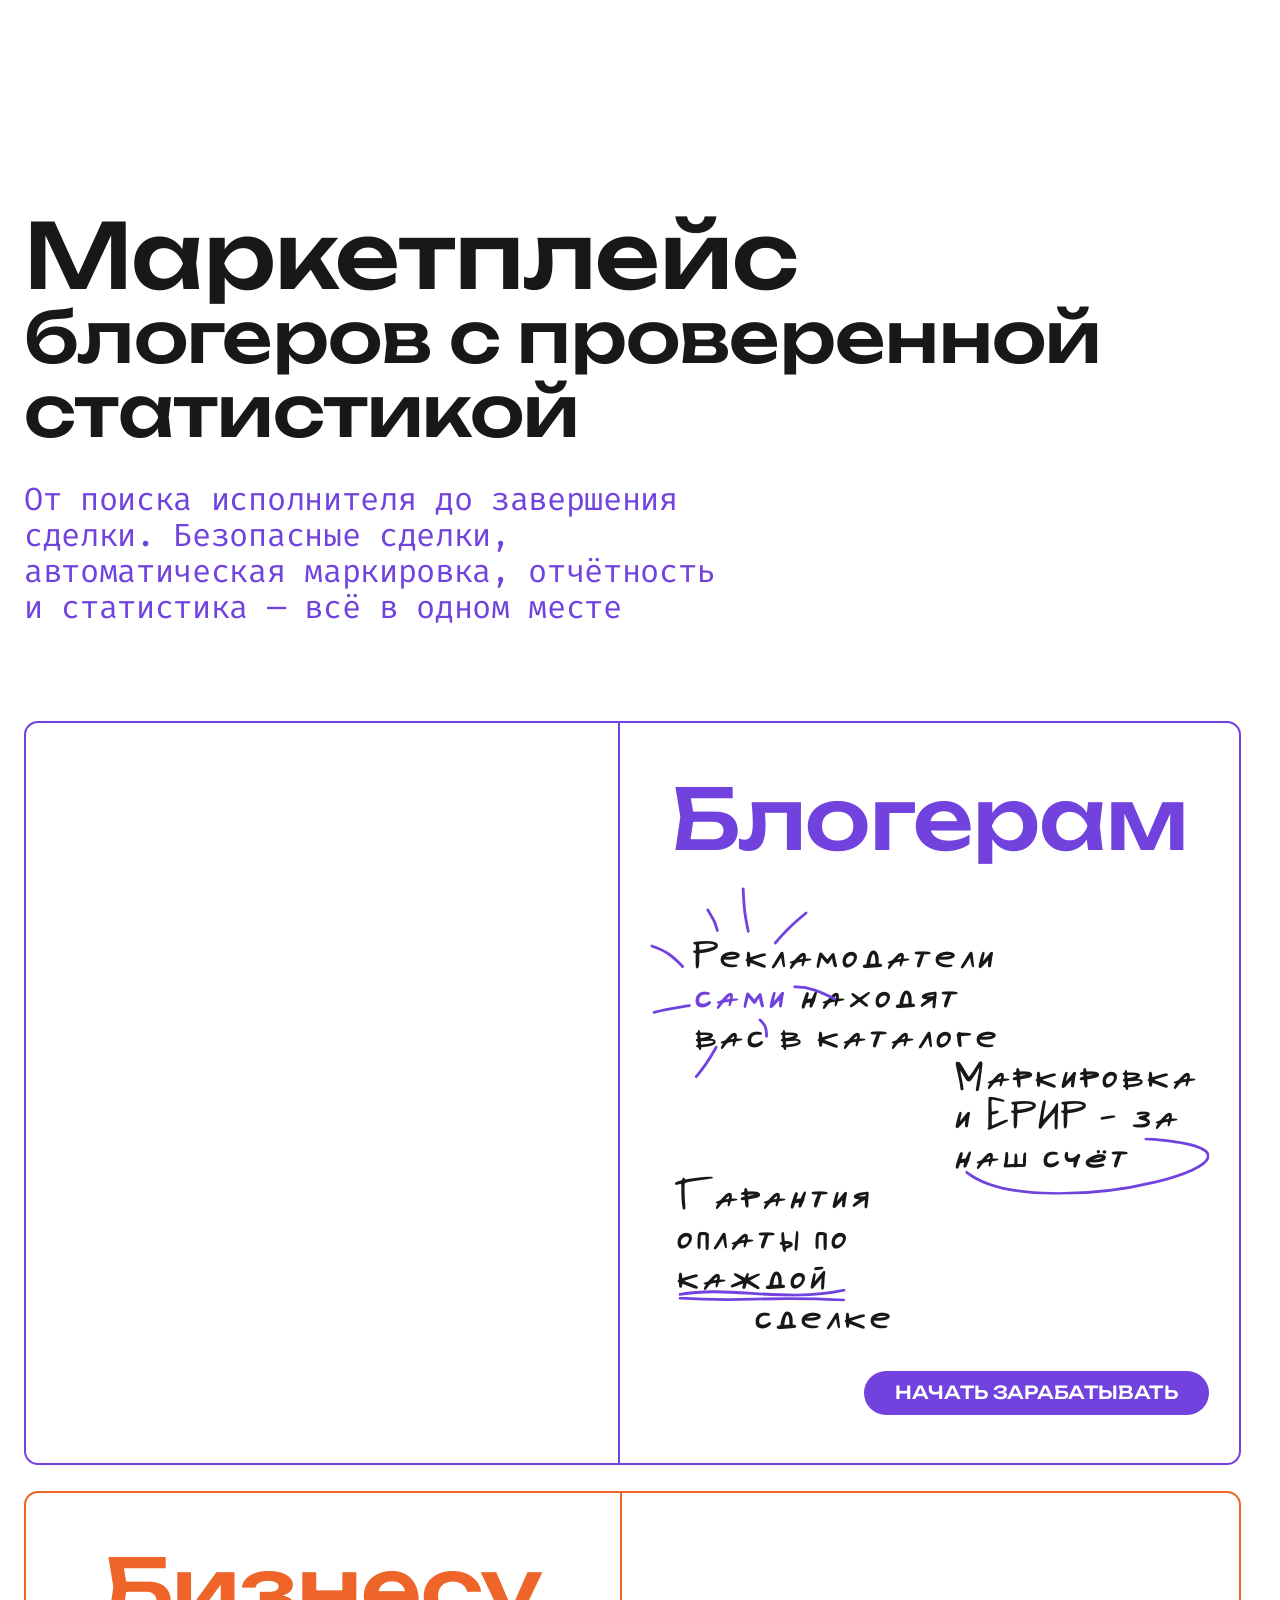
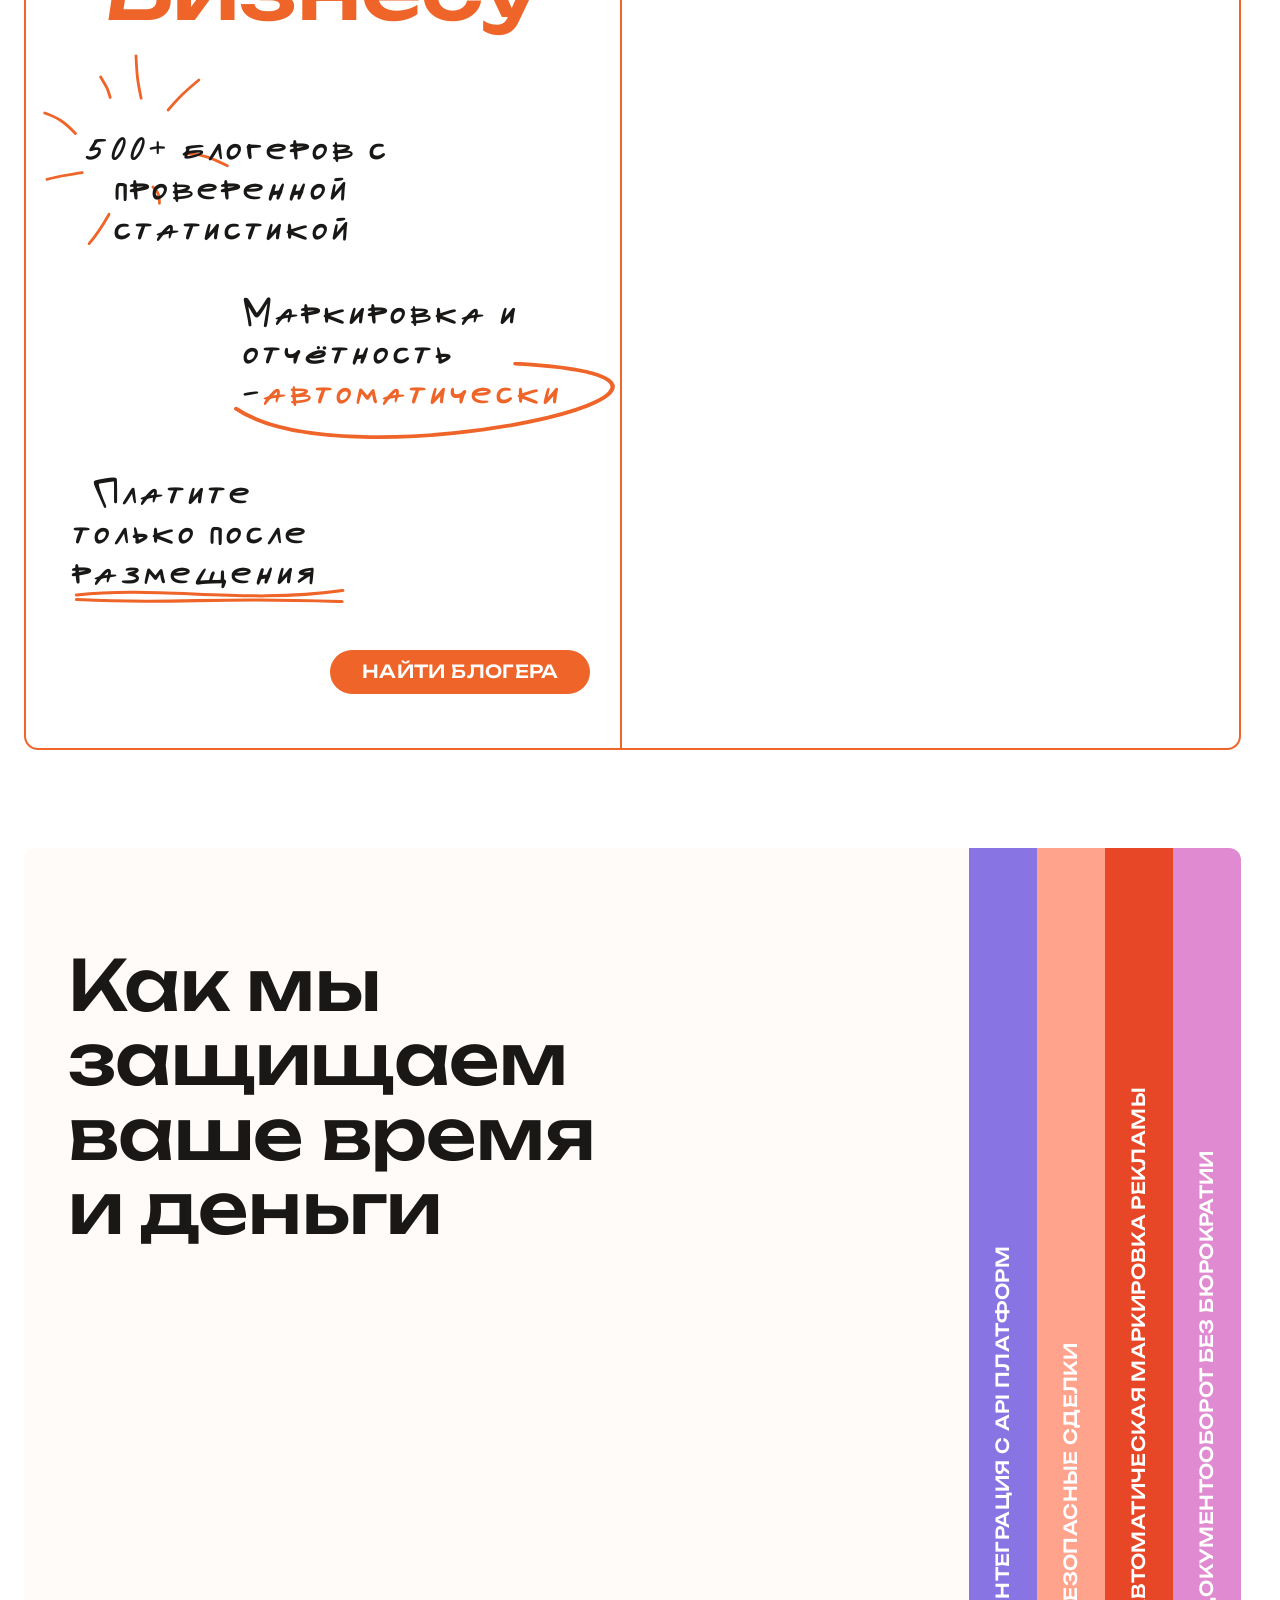
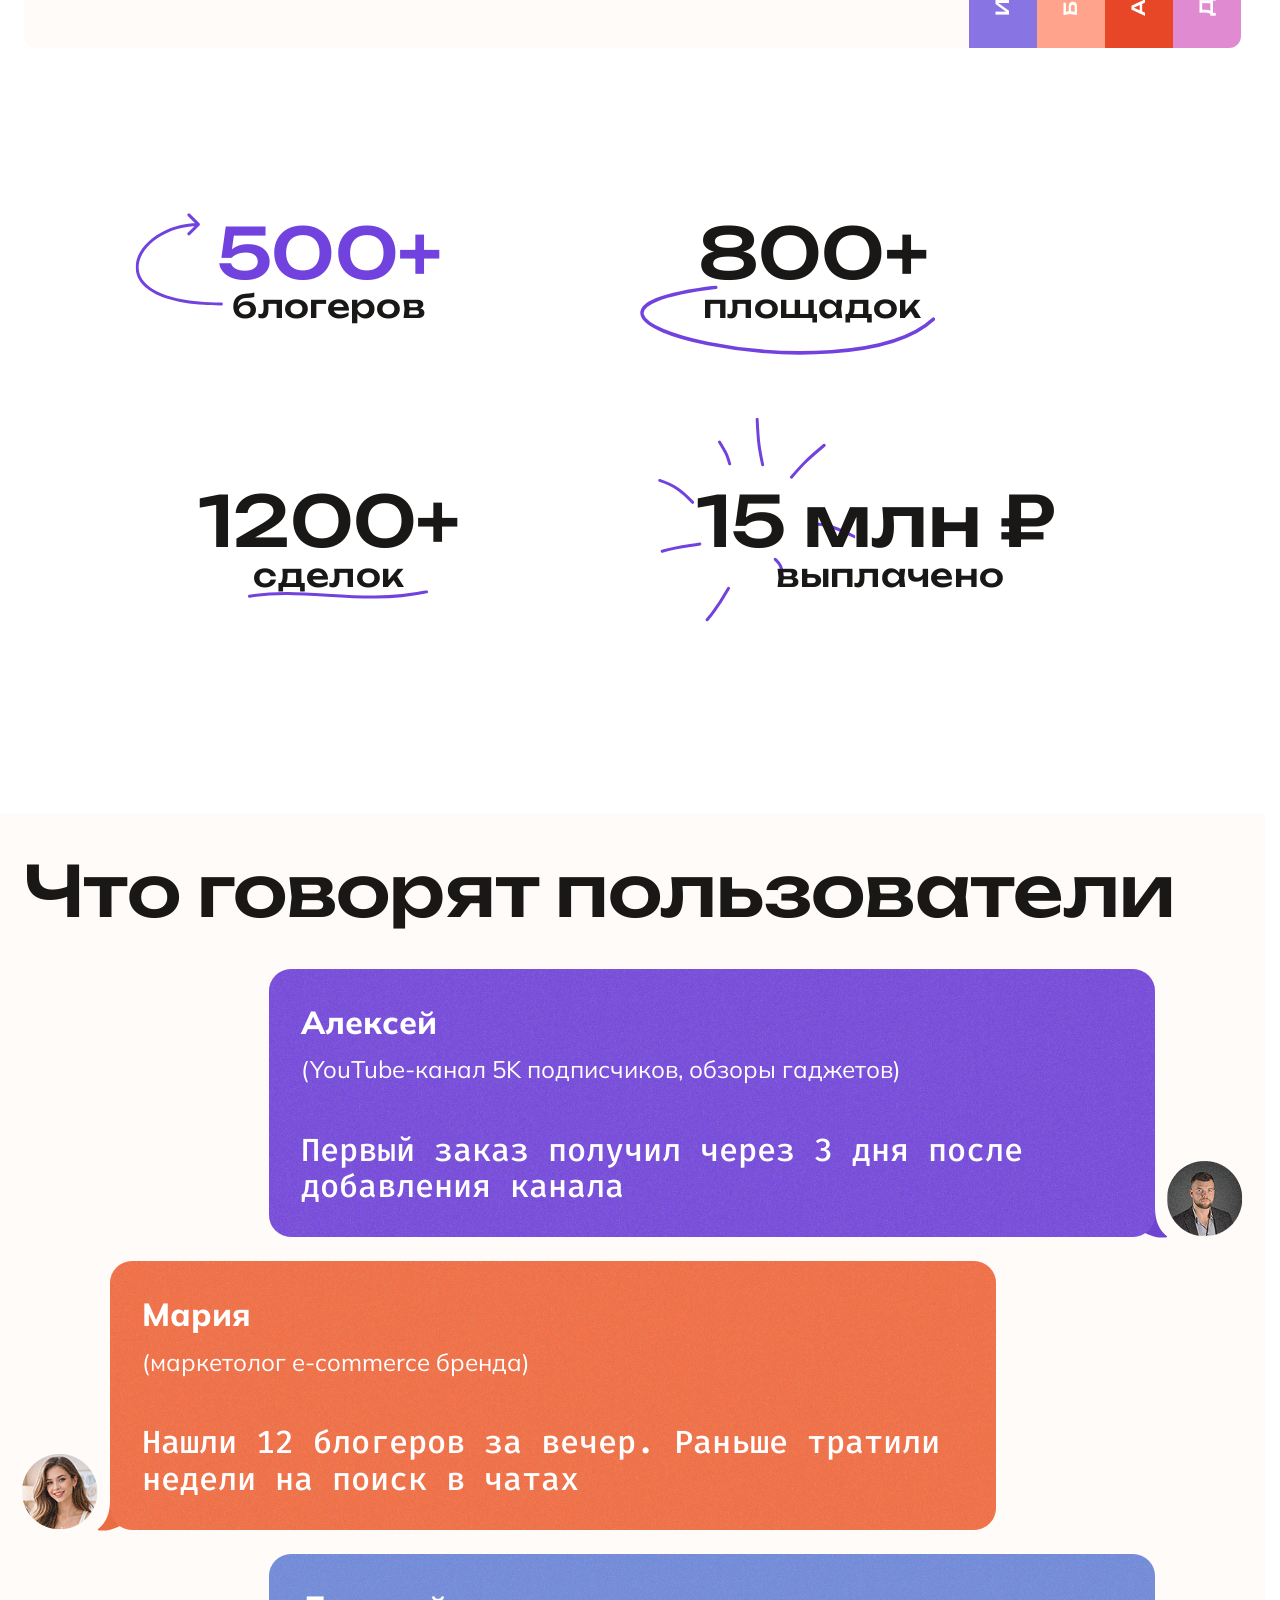
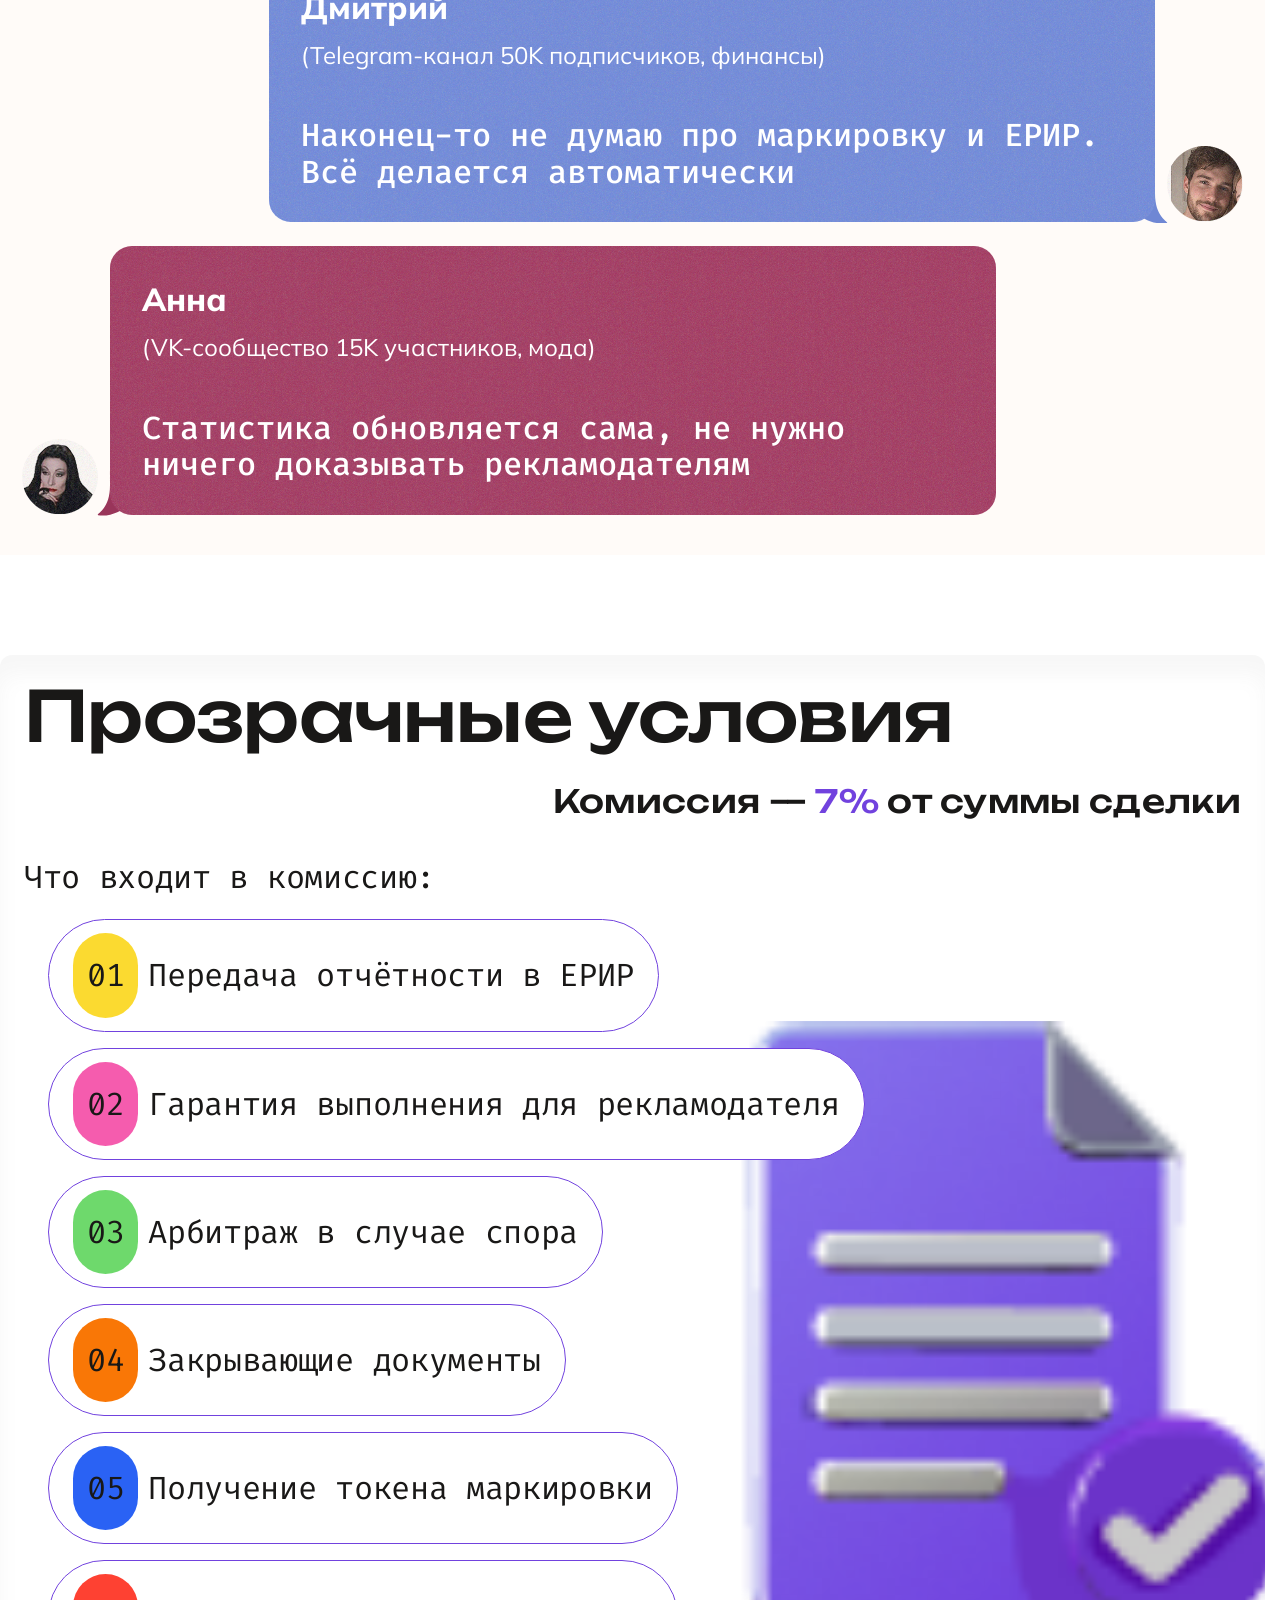
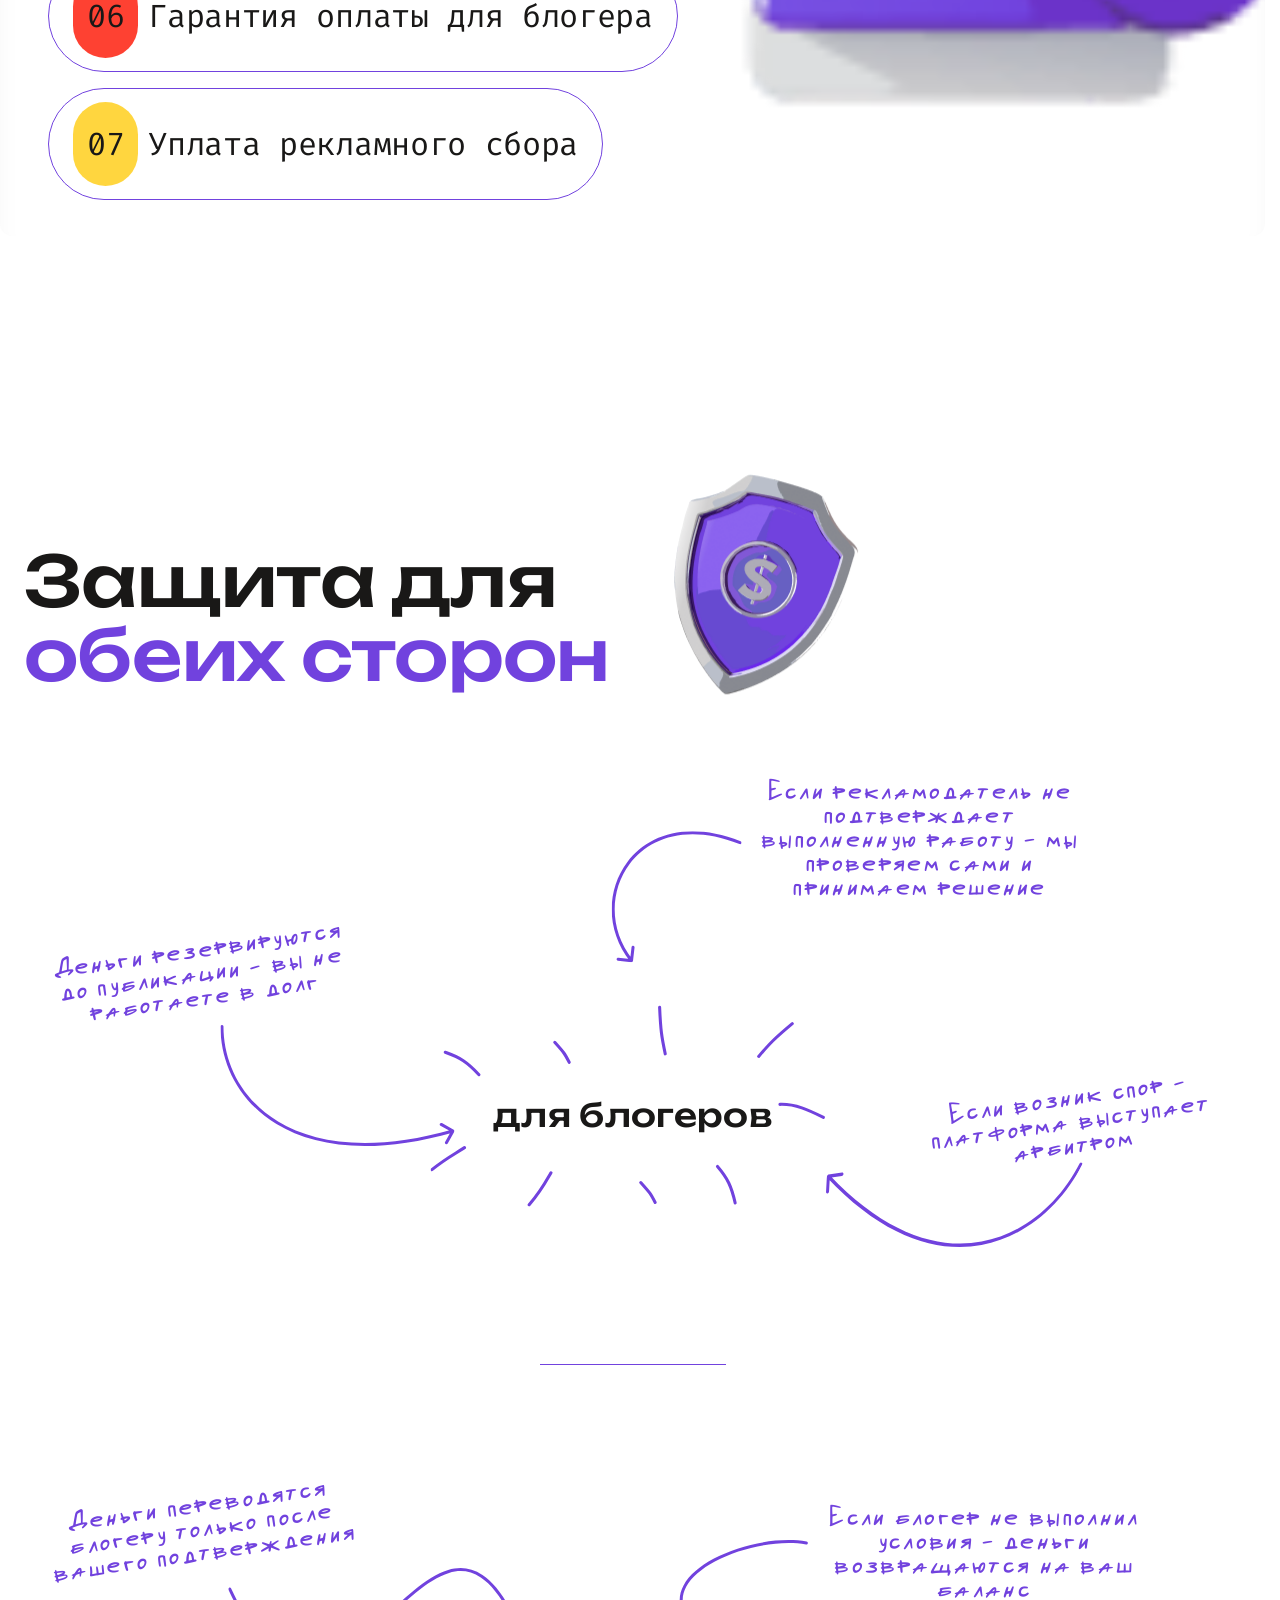
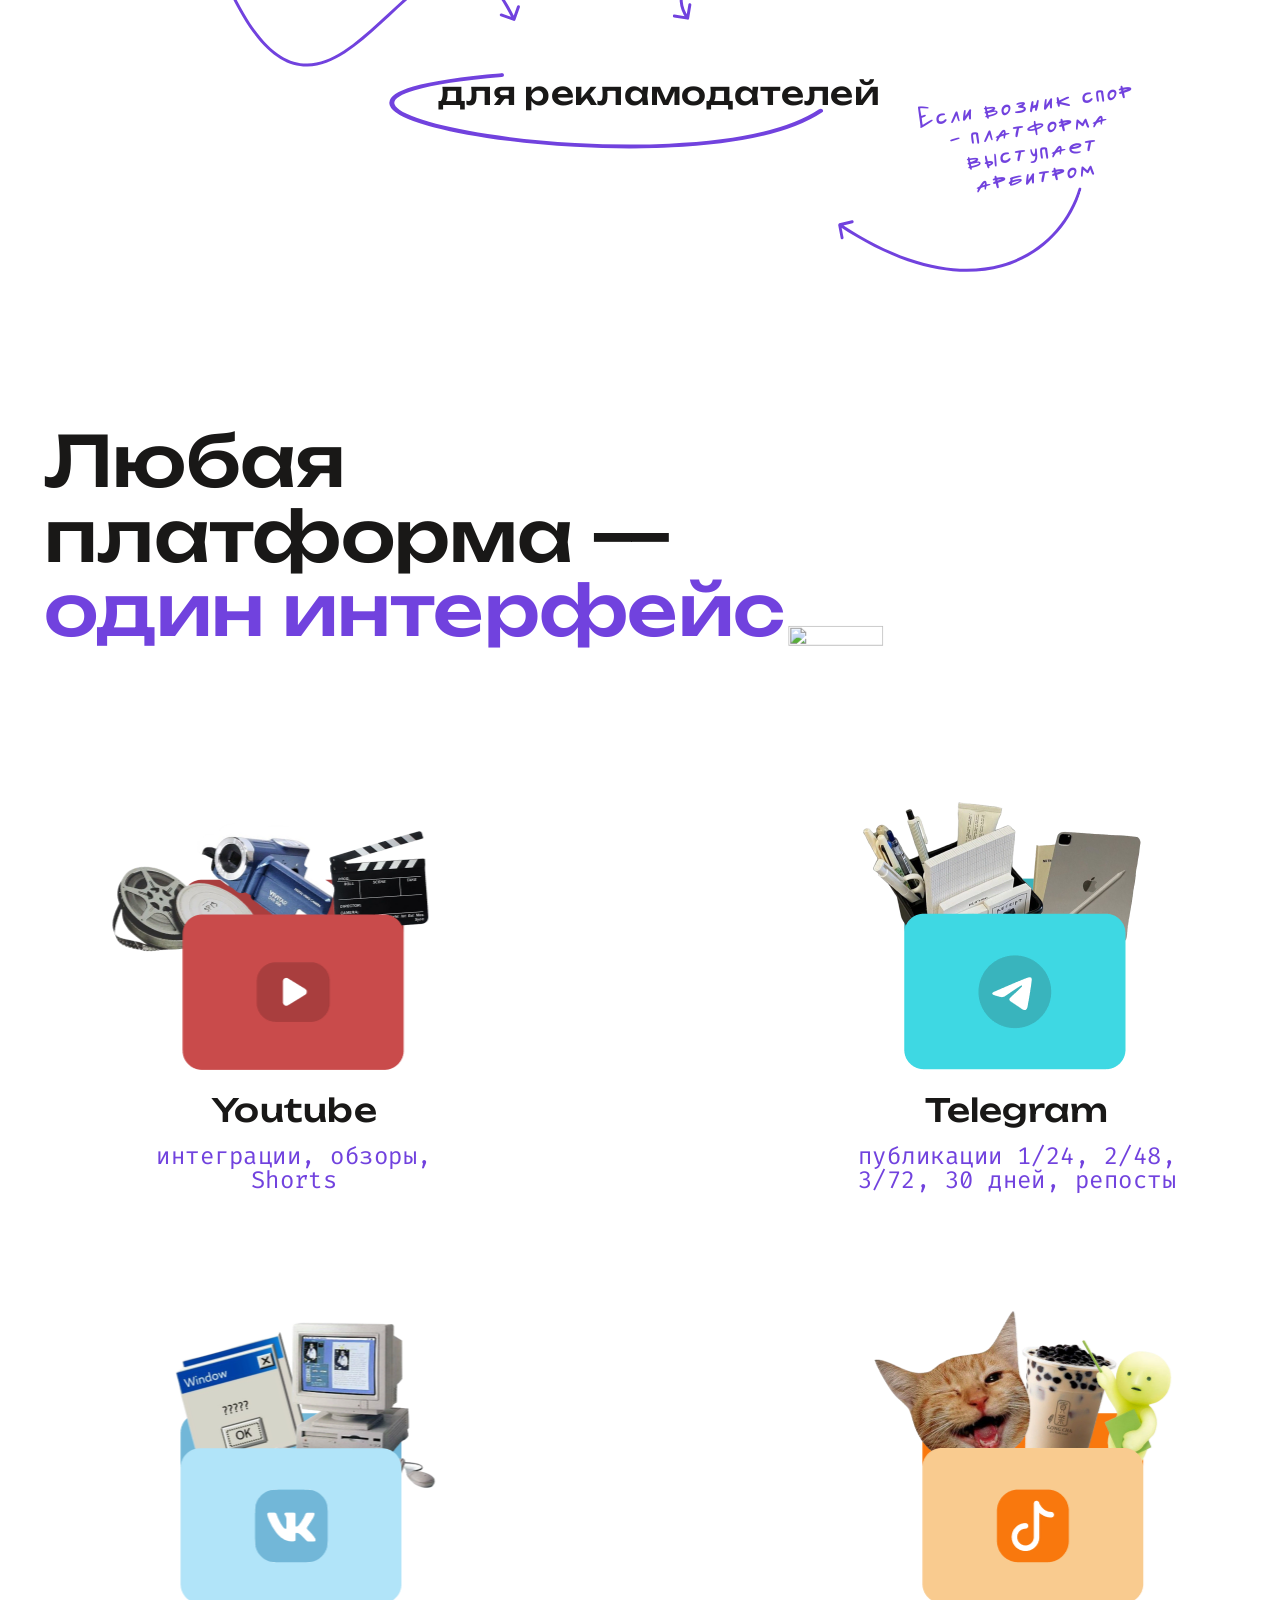
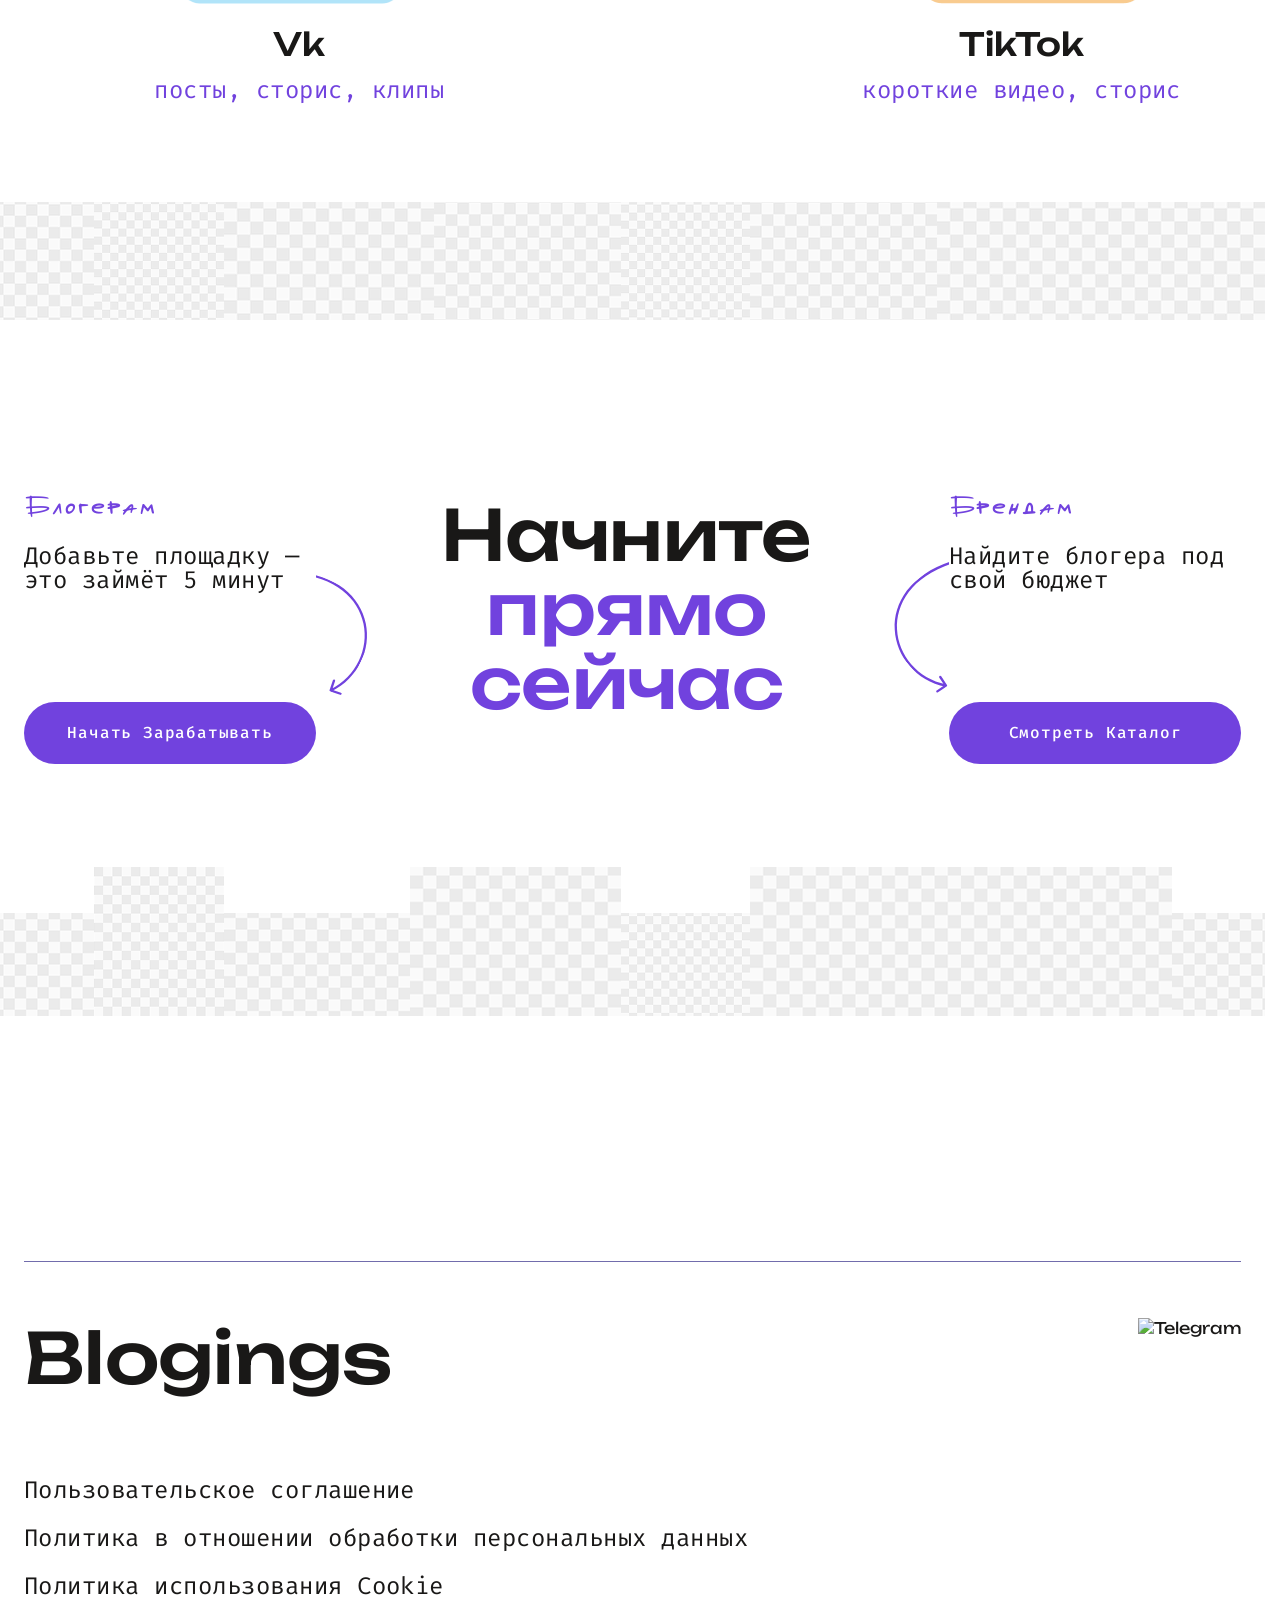
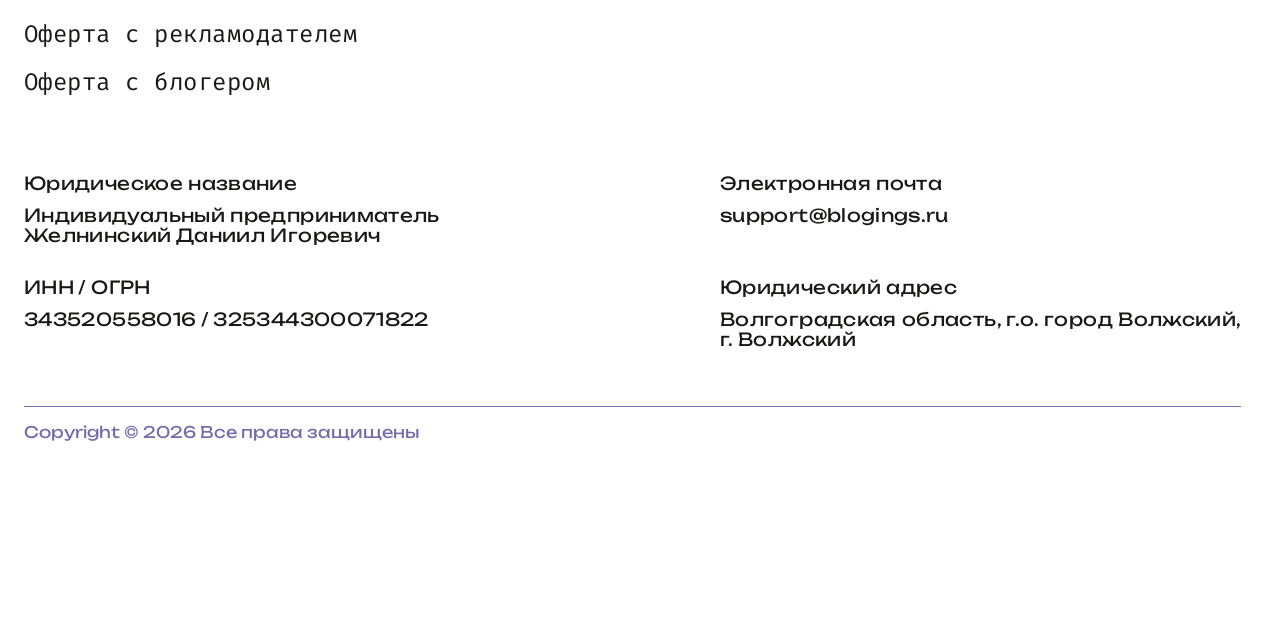
==== commit db63a19a: "new file:   docs/assets/advertiser.js.map 	new file:   docs/assets/bloger.js.map 	new file:   docs/a" ====
--- a/docs/index.html
+++ b/docs/index.html
@@ -34,15 +34,15 @@
         <source media="(max-width: 1023px)"
           srcset="[data-uri]" type="image/gif">
 
-        <img src="data:image/svg+xml,%3csvg%20width='240'%20height='531'%20viewBox='0%200%20240%20531'%20fill='none'%20xmlns='http://www.w3.org/2000/svg'%3e%3cg%20filter='url(%23filter0_f_282_4514)'%3e%3ccircle%20cx='265.026'%20cy='265.027'%20r='125.5'%20fill='%23EE6429'/%3e%3c/g%3e%3cdefs%3e%3cfilter%20id='filter0_f_282_4514'%20x='-0.00012207'%20y='0.000854492'%20width='530.053'%20height='530.053'%20filterUnits='userSpaceOnUse'%20color-interpolation-filters='sRGB'%3e%3cfeFlood%20flood-opacity='0'%20result='BackgroundImageFix'/%3e%3cfeBlend%20mode='normal'%20in='SourceGraphic'%20in2='BackgroundImageFix'%20result='shape'/%3e%3cfeGaussianBlur%20stdDeviation='69.7632'%20result='effect1_foregroundBlur_282_4514'/%3e%3c/filter%3e%3c/defs%3e%3c/svg%3e" alt="" width="240" height="531" aria-hidden="true"
+        <img src="../assets/images/hero-ellipse-orange.svg" alt="" width="240" height="531" aria-hidden="true"
           draggable="false">
       </picture>
 
       <picture class="hero__ellipse hero__ellipse--purple">
-        <source media="(max-width: 767px)" srcset="data:image/svg+xml,%3csvg%20width='162'%20height='310'%20viewBox='0%200%20162%20310'%20fill='none'%20xmlns='http://www.w3.org/2000/svg'%3e%3cg%20filter='url(%23filter0_f_217_5995)'%3e%3ccircle%20cx='155'%20cy='155'%20r='55'%20fill='%237142DE'/%3e%3c/g%3e%3cdefs%3e%3cfilter%20id='filter0_f_217_5995'%20x='0'%20y='0'%20width='310'%20height='310'%20filterUnits='userSpaceOnUse'%20color-interpolation-filters='sRGB'%3e%3cfeFlood%20flood-opacity='0'%20result='BackgroundImageFix'/%3e%3cfeBlend%20mode='normal'%20in='SourceGraphic'%20in2='BackgroundImageFix'%20result='shape'/%3e%3cfeGaussianBlur%20stdDeviation='17.7524'%20result='effect1_foregroundBlur_217_5995'/%3e%3c/filter%3e%3c/defs%3e%3c/svg%3e">
-        <source media="(max-width: 1023px)" srcset="data:image/svg+xml,%3csvg%20width='338'%20height='868'%20viewBox='0%200%20338%20868'%20fill='none'%20xmlns='http://www.w3.org/2000/svg'%3e%3cg%20filter='url(%23filter0_f_282_12317)'%3e%3ccircle%20cx='433.6'%20cy='433.6'%20r='263.5'%20fill='%237142DE'/%3e%3c/g%3e%3cdefs%3e%3cfilter%20id='filter0_f_282_12317'%20x='9.15527e-05'%20y='9.15527e-05'%20width='867.2'%20height='867.2'%20filterUnits='userSpaceOnUse'%20color-interpolation-filters='sRGB'%3e%3cfeFlood%20flood-opacity='0'%20result='BackgroundImageFix'/%3e%3cfeBlend%20mode='normal'%20in='SourceGraphic'%20in2='BackgroundImageFix'%20result='shape'/%3e%3cfeGaussianBlur%20stdDeviation='85.05'%20result='effect1_foregroundBlur_282_12317'/%3e%3c/filter%3e%3c/defs%3e%3c/svg%3e">
-
-        <img src="data:image/svg+xml,%3csvg%20width='686'%20height='1173'%20viewBox='0%200%20686%201173'%20fill='none'%20xmlns='http://www.w3.org/2000/svg'%3e%3cg%20filter='url(%23filter0_f_282_4513)'%3e%3ccircle%20cx='586.015'%20cy='586.016'%20r='277.5'%20fill='url(%23paint0_linear_282_4513)'/%3e%3c/g%3e%3cdefs%3e%3cfilter%20id='filter0_f_282_4513'%20x='-9.15527e-05'%20y='0.00088501'%20width='1172.03'%20height='1172.03'%20filterUnits='userSpaceOnUse'%20color-interpolation-filters='sRGB'%3e%3cfeFlood%20flood-opacity='0'%20result='BackgroundImageFix'/%3e%3cfeBlend%20mode='normal'%20in='SourceGraphic'%20in2='BackgroundImageFix'%20result='shape'/%3e%3cfeGaussianBlur%20stdDeviation='154.257'%20result='effect1_foregroundBlur_282_4513'/%3e%3c/filter%3e%3clinearGradient%20id='paint0_linear_282_4513'%20x1='544.003'%20y1='584.91'%20x2='746.323'%20y2='308.516'%20gradientUnits='userSpaceOnUse'%3e%3cstop%20stop-color='%237142DE'/%3e%3cstop%20offset='1'%20stop-color='%23EF6D42'/%3e%3c/linearGradient%3e%3c/defs%3e%3c/svg%3e" alt="" width="686" height="1173" aria-hidden="true"
+        <source media="(max-width: 767px)" srcset="../assets/images/hero-ellipse-purple--mobile.svg">
+        <source media="(max-width: 1023px)" srcset="../assets/images/hero-ellipse-purple--tablet.svg">
+
+        <img src="../assets/images/hero-ellipse-purple.svg" alt="" width="686" height="1173" aria-hidden="true"
           draggable="false">
       </picture>
     </section>
@@ -53,7 +53,7 @@
       <div class="for-bloggers__container u-container">
 
         <div class="for-bloggers__content">
-          <div class="for-bloggers__bg" style="background-image:url(&quot;data:image/svg+xml;charset=utf-8,%3Csvg xmlns='http://www.w3.org/2000/svg' width='61' height='61' fill='none' viewBox='0 0 61 61'%3E%3Cg clip-path='url(%23a)'%3E%3Cmask id='b' width='320' height='271' x='0' y='0' maskUnits='userSpaceOnUse' style='mask-type:luminance'%3E%3Cpath fill='%23fff' d='M319.732 0H0v270.683h319.732z'/%3E%3C/mask%3E%3Cg fill='%237142de' fill-opacity='.2' mask='url(%23b)'%3E%3Cpath d='M8.301 16.702c4.585 0 8.301-3.74 8.301-8.351S12.886 0 8.302 0 0 3.739 0 8.35c0 4.613 3.717 8.352 8.301 8.352M68.931 16.702c4.585 0 8.301-3.74 8.301-8.351S73.516 0 68.932 0c-4.586 0-8.302 3.739-8.302 8.35 0 4.613 3.716 8.352 8.301 8.352'/%3E%3C/g%3E%3C/g%3E%3Cdefs%3E%3CclipPath id='a'%3E%3Cpath fill='%23fff' d='M0 0h61v61H0z'/%3E%3C/clipPath%3E%3C/defs%3E%3C/svg%3E&quot;);">
+          <div class="for-bloggers__bg" style="background-image:url(../assets/images/bg-dot-purple.svg);">
           </div>
 
           <div class="for-bloggers__image">
@@ -134,9 +134,9 @@
 
       <picture class="for-bloggers__ellipse">
         <source media="(max-width: 1023px)"
-          srcset="data:image/svg+xml,%3csvg%20width='302'%20height='519'%20viewBox='0%200%20302%20519'%20fill='none'%20xmlns='http://www.w3.org/2000/svg'%3e%3cg%20filter='url(%23filter0_f_282_12319)'%3e%3ccircle%20cx='42.5'%20cy='259.173'%20r='157.5'%20fill='%237142DE'/%3e%3c/g%3e%3cdefs%3e%3cfilter%20id='filter0_f_282_12319'%20x='-216.673'%20y='-6.86646e-05'%20width='518.345'%20height='518.345'%20filterUnits='userSpaceOnUse'%20color-interpolation-filters='sRGB'%3e%3cfeFlood%20flood-opacity='0'%20result='BackgroundImageFix'/%3e%3cfeBlend%20mode='normal'%20in='SourceGraphic'%20in2='BackgroundImageFix'%20result='shape'/%3e%3cfeGaussianBlur%20stdDeviation='50.8363'%20result='effect1_foregroundBlur_282_12319'/%3e%3c/filter%3e%3c/defs%3e%3c/svg%3e">
-
-        <img src="data:image/svg+xml,%3csvg%20width='138'%20height='366'%20viewBox='0%200%20138%20366'%20fill='none'%20xmlns='http://www.w3.org/2000/svg'%3e%3cg%20filter='url(%23filter0_f_206_3934)'%3e%3ccircle%20cx='-45'%20cy='183'%20r='83'%20fill='%237142DE'/%3e%3c/g%3e%3cdefs%3e%3cfilter%20id='filter0_f_206_3934'%20x='-228'%20y='0'%20width='366'%20height='366'%20filterUnits='userSpaceOnUse'%20color-interpolation-filters='sRGB'%3e%3cfeFlood%20flood-opacity='0'%20result='BackgroundImageFix'/%3e%3cfeBlend%20mode='normal'%20in='SourceGraphic'%20in2='BackgroundImageFix'%20result='shape'/%3e%3cfeGaussianBlur%20stdDeviation='44.6782'%20result='effect1_foregroundBlur_206_3934'/%3e%3c/filter%3e%3c/defs%3e%3c/svg%3e" alt="" width="138" height="366"
+          srcset="../assets/images/for-bloggers-ellipse-purple--tablet.svg">
+
+        <img src="../assets/images/for-bloggers-ellipse-purple.svg" alt="" width="138" height="366"
           loading="lazy" draggable="false" decoding="async" aria-hidden="true">
       </picture>
     </section>
@@ -147,7 +147,7 @@
       <div class="for-business__container u-container">
 
         <div class="for-business__content">
-          <div class="for-business__bg" style="background-image:url(&quot;data:image/svg+xml;charset=utf-8,%3Csvg xmlns='http://www.w3.org/2000/svg' width='61' height='61' fill='none' viewBox='0 0 61 61'%3E%3Cg clip-path='url(%23a)'%3E%3Cmask id='b' width='320' height='271' x='0' y='0' maskUnits='userSpaceOnUse' style='mask-type:luminance'%3E%3Cpath fill='%23fff' d='M319.732 0H0v270.683h319.732z'/%3E%3C/mask%3E%3Cg fill='%23ee6429' fill-opacity='.2' mask='url(%23b)'%3E%3Cpath d='M8.301 16.702c4.585 0 8.301-3.74 8.301-8.351S12.886 0 8.302 0 0 3.739 0 8.35c0 4.613 3.717 8.352 8.301 8.352M68.931 16.702c4.585 0 8.301-3.74 8.301-8.351S73.516 0 68.932 0c-4.586 0-8.302 3.739-8.302 8.35 0 4.613 3.716 8.352 8.301 8.352'/%3E%3C/g%3E%3C/g%3E%3Cdefs%3E%3CclipPath id='a'%3E%3Cpath fill='%23fff' d='M0 0h61v61H0z'/%3E%3C/clipPath%3E%3C/defs%3E%3C/svg%3E&quot;);">
+          <div class="for-business__bg" style="background-image:url(../assets/images/for-business-bg.svg);">
           </div>
 
           <div class="for-business__text">
@@ -319,16 +319,16 @@
           </ul>
 
           <picture class="accordions__arrow">
-            <source media="(max-width:1023px)" srcset="data:image/svg+xml,%3csvg%20width='89'%20height='190'%20viewBox='0%200%2089%20190'%20fill='none'%20xmlns='http://www.w3.org/2000/svg'%3e%3cpath%20d='M50.1836%206C50.1836%202.68629%2047.4973%200%2044.1836%200C40.8699%200%2038.1836%202.68629%2038.1836%206L44.1836%206L50.1836%206ZM39.941%20187.254C42.2841%20189.597%2046.0831%20189.597%2048.4262%20187.254L86.61%20149.07C88.9531%20146.727%2088.9531%20142.928%2086.61%20140.585C84.2669%20138.242%2080.4679%20138.242%2078.1247%20140.585L44.1836%20174.526L10.2425%20140.585C7.89932%20138.242%204.10033%20138.242%201.75719%20140.585C-0.58596%20142.928%20-0.58596%20146.727%201.75719%20149.07L39.941%20187.254ZM44.1836%206L38.1836%206L38.1836%20183.011H44.1836H50.1836L50.1836%206L44.1836%206Z'%20fill='black'/%3e%3c/svg%3e">
-
-            <img src="data:image/svg+xml,%3csvg%20width='411'%20height='104'%20viewBox='0%200%20411%20104'%20fill='none'%20xmlns='http://www.w3.org/2000/svg'%3e%3cpath%20d='M7%2044.5479C3.13401%2044.5479%20-3.37976e-07%2047.6819%200%2051.5479C3.37976e-07%2055.4138%203.13401%2058.5479%207%2058.5479L7%2051.5479L7%2044.5479ZM408.95%2056.4976C411.683%2053.7639%20411.683%2049.3317%20408.95%2046.5981L364.402%202.05035C361.668%20-0.683323%20357.236%20-0.683323%20354.503%202.05035C351.769%204.78402%20351.769%209.21617%20354.503%2011.9498L394.1%2051.5478L354.503%2091.1458C351.769%2093.8795%20351.769%2098.3116%20354.503%20101.045C357.236%20103.779%20361.668%20103.779%20364.402%20101.045L408.95%2056.4976ZM7%2051.5479L7%2058.5479L404%2058.5478L404%2051.5478L404%2044.5478L7%2044.5479L7%2051.5479Z'%20fill='%23191817'/%3e%3c/svg%3e" alt="" width="411" height="104" loading="lazy"
+            <source media="(max-width:1023px)" srcset="../assets/images/accordions-arrow--tablet.svg">
+
+            <img src="../assets/images/accordions-arrow.svg" alt="" width="411" height="104" loading="lazy"
               decoding="async" draggable="false" aria-hidden="true">
           </picture>
 
           <picture class="accordions__ellipse">
-            <source media="(max-width:1023px)" srcset="data:image/svg+xml,%3csvg%20width='274'%20height='318'%20viewBox='0%200%20274%20318'%20fill='none'%20xmlns='http://www.w3.org/2000/svg'%3e%3cg%20filter='url(%23filter0_f_217_4515)'%3e%3ccircle%20cx='290.5'%20cy='27.5'%20r='190.5'%20fill='%23EE6429'/%3e%3c/g%3e%3cdefs%3e%3cfilter%20id='filter0_f_217_4515'%20x='0'%20y='-263'%20width='581'%20height='581'%20filterUnits='userSpaceOnUse'%20color-interpolation-filters='sRGB'%3e%3cfeFlood%20flood-opacity='0'%20result='BackgroundImageFix'/%3e%3cfeBlend%20mode='normal'%20in='SourceGraphic'%20in2='BackgroundImageFix'%20result='shape'/%3e%3cfeGaussianBlur%20stdDeviation='46.094'%20result='effect1_foregroundBlur_217_4515'/%3e%3c/filter%3e%3c/defs%3e%3c/svg%3e">
-
-            <img src="data:image/svg+xml,%3csvg%20width='456'%20height='279'%20viewBox='0%200%20456%20279'%20fill='none'%20xmlns='http://www.w3.org/2000/svg'%3e%3cg%20filter='url(%23filter0_f_137_2033)'%3e%3ccircle%20cx='120'%20cy='335.367'%20r='226'%20fill='%23EE6429'/%3e%3c/g%3e%3cdefs%3e%3cfilter%20id='filter0_f_137_2033'%20x='-215.367'%20y='-9.91821e-05'%20width='670.735'%20height='670.735'%20filterUnits='userSpaceOnUse'%20color-interpolation-filters='sRGB'%3e%3cfeFlood%20flood-opacity='0'%20result='BackgroundImageFix'/%3e%3cfeBlend%20mode='normal'%20in='SourceGraphic'%20in2='BackgroundImageFix'%20result='shape'/%3e%3cfeGaussianBlur%20stdDeviation='54.6836'%20result='effect1_foregroundBlur_137_2033'/%3e%3c/filter%3e%3c/defs%3e%3c/svg%3e" alt="" width="456" height="279" loading="lazy"
+            <source media="(max-width:1023px)" srcset="../assets/images/accordions-ellipse--tablet.svg">
+
+            <img src="../assets/images/accordions-ellipse.svg" alt="" width="456" height="279" loading="lazy"
               decoding="async" draggable="false" aria-hidden="true">
           </picture>
         </div>
@@ -336,7 +336,7 @@
       </div>
 
       <picture class="accordions__decoration">
-        <source media="(max-width: 767px)" srcset="data:image/svg+xml,%3csvg%20width='127'%20height='301'%20viewBox='0%200%20127%20301'%20fill='none'%20xmlns='http://www.w3.org/2000/svg'%3e%3cg%20filter='url(%23filter0_f_217_6041)'%3e%3ccircle%20cx='150.5'%20cy='150.5'%20r='50.5'%20fill='%23EE6429'/%3e%3c/g%3e%3cdefs%3e%3cfilter%20id='filter0_f_217_6041'%20x='0'%20y='0'%20width='301'%20height='301'%20filterUnits='userSpaceOnUse'%20color-interpolation-filters='sRGB'%3e%3cfeFlood%20flood-opacity='0'%20result='BackgroundImageFix'/%3e%3cfeBlend%20mode='normal'%20in='SourceGraphic'%20in2='BackgroundImageFix'%20result='shape'/%3e%3cfeGaussianBlur%20stdDeviation='12.2191'%20result='effect1_foregroundBlur_217_6041'/%3e%3c/filter%3e%3c/defs%3e%3c/svg%3e">
+        <source media="(max-width: 767px)" srcset="../assets/images/accordions-ellipse--mobile.svg">
 
         <img src="[data-uri]" alt="" width="127"
           height="301" loading="lazy" decoding="async" draggable="false" aria-hidden="true">
@@ -399,7 +399,7 @@
 
       </div>
 
-      <div class="statistics__dots" style="background-image:url(&quot;data:image/svg+xml;charset=utf-8,%3Csvg xmlns='http://www.w3.org/2000/svg' width='61' height='61' fill='none' viewBox='0 0 61 61'%3E%3Cg clip-path='url(%23a)'%3E%3Cmask id='b' width='320' height='271' x='0' y='0' maskUnits='userSpaceOnUse' style='mask-type:luminance'%3E%3Cpath fill='%23fff' d='M319.732 0H0v270.683h319.732z'/%3E%3C/mask%3E%3Cg fill='%237142de' fill-opacity='.2' mask='url(%23b)'%3E%3Cpath d='M8.301 16.702c4.585 0 8.301-3.74 8.301-8.351S12.886 0 8.302 0 0 3.739 0 8.35c0 4.613 3.717 8.352 8.301 8.352M68.931 16.702c4.585 0 8.301-3.74 8.301-8.351S73.516 0 68.932 0c-4.586 0-8.302 3.739-8.302 8.35 0 4.613 3.716 8.352 8.301 8.352'/%3E%3C/g%3E%3C/g%3E%3Cdefs%3E%3CclipPath id='a'%3E%3Cpath fill='%23fff' d='M0 0h61v61H0z'/%3E%3C/clipPath%3E%3C/defs%3E%3C/svg%3E&quot;);"></div>
+      <div class="statistics__dots" style="background-image:url(../assets/images/bg-dot-purple.svg);"></div>
 
       <picture class="statistics__image">
         <source media="(max-width: 767px)"
@@ -414,9 +414,9 @@
       <picture class="statistics__ellipse-top">
         <source media="(max-width: 767px)"
           srcset="[data-uri]" type="image/gif">
-        <source media="(max-width: 1023px)" srcset="data:image/svg+xml,%3csvg%20width='144'%20height='338'%20viewBox='0%200%20144%20338'%20fill='none'%20xmlns='http://www.w3.org/2000/svg'%3e%3cg%20filter='url(%23filter0_f_217_3901)'%3e%3ccircle%20cx='169'%20cy='169'%20r='69'%20fill='%237142DE'/%3e%3c/g%3e%3cdefs%3e%3cfilter%20id='filter0_f_217_3901'%20x='0'%20y='0'%20width='338'%20height='338'%20filterUnits='userSpaceOnUse'%20color-interpolation-filters='sRGB'%3e%3cfeFlood%20flood-opacity='0'%20result='BackgroundImageFix'/%3e%3cfeBlend%20mode='normal'%20in='SourceGraphic'%20in2='BackgroundImageFix'%20result='shape'/%3e%3cfeGaussianBlur%20stdDeviation='33.534'%20result='effect1_foregroundBlur_217_3901'/%3e%3c/filter%3e%3c/defs%3e%3c/svg%3e">
-
-        <img src="data:image/svg+xml,%3csvg%20width='372'%20height='647'%20viewBox='0%200%20372%20647'%20fill='none'%20xmlns='http://www.w3.org/2000/svg'%3e%3cg%20filter='url(%23filter0_f_206_4810)'%3e%3ccircle%20cx='323.1'%20cy='323.1'%20r='153'%20fill='%237142DE'/%3e%3c/g%3e%3cdefs%3e%3cfilter%20id='filter0_f_206_4810'%20x='9.15527e-05'%20y='-0.000396729'%20width='646.2'%20height='646.2'%20filterUnits='userSpaceOnUse'%20color-interpolation-filters='sRGB'%3e%3cfeFlood%20flood-opacity='0'%20result='BackgroundImageFix'/%3e%3cfeBlend%20mode='normal'%20in='SourceGraphic'%20in2='BackgroundImageFix'%20result='shape'/%3e%3cfeGaussianBlur%20stdDeviation='85.05'%20result='effect1_foregroundBlur_206_4810'/%3e%3c/filter%3e%3c/defs%3e%3c/svg%3e" alt="" width="372" height="647"
+        <source media="(max-width: 1023px)" srcset="../assets/images/statistics-ellipse-top-right--tablet.svg">
+
+        <img src="../assets/images/statistics-ellipse-top-right.svg" alt="" width="372" height="647"
           loading="lazy" decoding="async" draggable="false" aria-hidden="true">
       </picture>
 
@@ -424,9 +424,9 @@
         <source media="(max-width: 767px)"
           srcset="[data-uri]" type="image/gif">
         <source media="(max-width: 1023px)"
-          srcset="data:image/svg+xml,%3csvg%20width='196'%20height='458'%20viewBox='0%200%20196%20458'%20fill='none'%20xmlns='http://www.w3.org/2000/svg'%3e%3cg%20filter='url(%23filter0_f_217_3900)'%3e%3ccircle%20cx='-33.5'%20cy='228.965'%20r='126.5'%20fill='%237142DE'/%3e%3c/g%3e%3cdefs%3e%3cfilter%20id='filter0_f_217_3900'%20x='-262.465'%20y='0'%20width='457.93'%20height='457.93'%20filterUnits='userSpaceOnUse'%20color-interpolation-filters='sRGB'%3e%3cfeFlood%20flood-opacity='0'%20result='BackgroundImageFix'/%3e%3cfeBlend%20mode='normal'%20in='SourceGraphic'%20in2='BackgroundImageFix'%20result='shape'/%3e%3cfeGaussianBlur%20stdDeviation='51.2325'%20result='effect1_foregroundBlur_217_3900'/%3e%3c/filter%3e%3c/defs%3e%3c/svg%3e">
-
-        <img src="data:image/svg+xml,%3csvg%20width='319'%20height='647'%20viewBox='0%200%20319%20647'%20fill='none'%20xmlns='http://www.w3.org/2000/svg'%3e%3cg%20filter='url(%23filter0_f_208_5199)'%3e%3ccircle%20cx='-5'%20cy='323.1'%20r='153'%20fill='%237142DE'/%3e%3c/g%3e%3cdefs%3e%3cfilter%20id='filter0_f_208_5199'%20x='-328.1'%20y='-0.000396729'%20width='646.2'%20height='646.2'%20filterUnits='userSpaceOnUse'%20color-interpolation-filters='sRGB'%3e%3cfeFlood%20flood-opacity='0'%20result='BackgroundImageFix'/%3e%3cfeBlend%20mode='normal'%20in='SourceGraphic'%20in2='BackgroundImageFix'%20result='shape'/%3e%3cfeGaussianBlur%20stdDeviation='85.05'%20result='effect1_foregroundBlur_208_5199'/%3e%3c/filter%3e%3c/defs%3e%3c/svg%3e" alt="" width="319" height="647"
+          srcset="../assets/images/statistics-ellipse-bottom-left--tablet.svg">
+
+        <img src="../assets/images/statistics-ellipse-bottom-left.svg" alt="" width="319" height="647"
           loading="lazy" decoding="async" draggable="false" aria-hidden="true">
       </picture>
 
@@ -632,18 +632,18 @@
       <picture class="terms__ellipse-purple">
         <source media="(max-width: 767px)"
           srcset="[data-uri]" type="image/gif">
-        <source media="(max-width: 1023px)" srcset="data:image/svg+xml,%3csvg%20width='396'%20height='647'%20viewBox='0%200%20396%20647'%20fill='none'%20xmlns='http://www.w3.org/2000/svg'%3e%3cg%20filter='url(%23filter0_f_217_3903)'%3e%3ccircle%20cx='72'%20cy='323.1'%20r='153'%20fill='%237142DE'/%3e%3c/g%3e%3cdefs%3e%3cfilter%20id='filter0_f_217_3903'%20x='-251.1'%20y='9.15527e-05'%20width='646.2'%20height='646.2'%20filterUnits='userSpaceOnUse'%20color-interpolation-filters='sRGB'%3e%3cfeFlood%20flood-opacity='0'%20result='BackgroundImageFix'/%3e%3cfeBlend%20mode='normal'%20in='SourceGraphic'%20in2='BackgroundImageFix'%20result='shape'/%3e%3cfeGaussianBlur%20stdDeviation='85.05'%20result='effect1_foregroundBlur_217_3903'/%3e%3c/filter%3e%3c/defs%3e%3c/svg%3e">
-
-        <img src="data:image/svg+xml,%3csvg%20width='480'%20height='991'%20viewBox='0%200%20480%20991'%20fill='none'%20xmlns='http://www.w3.org/2000/svg'%3e%3cg%20filter='url(%23filter0_f_206_3935)'%3e%3ccircle%20cx='-15'%20cy='495.01'%20r='355'%20fill='%237142DE'/%3e%3c/g%3e%3cdefs%3e%3cfilter%20id='filter0_f_206_3935'%20x='-510.01'%20y='-6.10352e-05'%20width='990.02'%20height='990.02'%20filterUnits='userSpaceOnUse'%20color-interpolation-filters='sRGB'%3e%3cfeFlood%20flood-opacity='0'%20result='BackgroundImageFix'/%3e%3cfeBlend%20mode='normal'%20in='SourceGraphic'%20in2='BackgroundImageFix'%20result='shape'/%3e%3cfeGaussianBlur%20stdDeviation='70.0049'%20result='effect1_foregroundBlur_206_3935'/%3e%3c/filter%3e%3c/defs%3e%3c/svg%3e" alt="" width="480" height="991" loading="lazy"
+        <source media="(max-width: 1023px)" srcset="../assets/images/terms-ellipse-purple--tablet.svg">
+
+        <img src="../assets/images/terms-ellipse-purple.svg" alt="" width="480" height="991" loading="lazy"
           decoding="async" draggable="false" aria-hidden="true">
       </picture>
 
       <picture class="terms__ellipse-orange">
         <source media="(max-width: 767px)"
           srcset="[data-uri]" type="image/gif">
-        <source media="(max-width: 1023px)" srcset="data:image/svg+xml,%3csvg%20width='475'%20height='757'%20viewBox='0%200%20475%20757'%20fill='none'%20xmlns='http://www.w3.org/2000/svg'%3e%3cg%20filter='url(%23filter0_f_217_3902)'%3e%3ccircle%20cx='378.5'%20cy='378.5'%20r='278.5'%20fill='%23EE6429'/%3e%3c/g%3e%3cdefs%3e%3cfilter%20id='filter0_f_217_3902'%20x='0'%20y='0'%20width='757'%20height='757'%20filterUnits='userSpaceOnUse'%20color-interpolation-filters='sRGB'%3e%3cfeFlood%20flood-opacity='0'%20result='BackgroundImageFix'/%3e%3cfeBlend%20mode='normal'%20in='SourceGraphic'%20in2='BackgroundImageFix'%20result='shape'/%3e%3cfeGaussianBlur%20stdDeviation='46.5307'%20result='effect1_foregroundBlur_217_3902'/%3e%3c/filter%3e%3c/defs%3e%3c/svg%3e">
-
-        <img src="data:image/svg+xml,%3csvg%20width='585'%20height='1119'%20viewBox='0%200%20585%201119'%20fill='none'%20xmlns='http://www.w3.org/2000/svg'%3e%3cg%20filter='url(%23filter0_f_206_4182)'%3e%3ccircle%20cx='559.01'%20cy='559.01'%20r='419'%20fill='%23EE6429'/%3e%3c/g%3e%3cdefs%3e%3cfilter%20id='filter0_f_206_4182'%20x='-6.10352e-05'%20y='-6.10352e-05'%20width='1118.02'%20height='1118.02'%20filterUnits='userSpaceOnUse'%20color-interpolation-filters='sRGB'%3e%3cfeFlood%20flood-opacity='0'%20result='BackgroundImageFix'/%3e%3cfeBlend%20mode='normal'%20in='SourceGraphic'%20in2='BackgroundImageFix'%20result='shape'/%3e%3cfeGaussianBlur%20stdDeviation='70.0049'%20result='effect1_foregroundBlur_206_4182'/%3e%3c/filter%3e%3c/defs%3e%3c/svg%3e" alt="" width="585" height="1119" loading="lazy"
+        <source media="(max-width: 1023px)" srcset="../assets/images/terms-ellipse-orange--tablet.svg">
+
+        <img src="../assets/images/terms-ellipse-orange.svg" alt="" width="585" height="1119" loading="lazy"
           decoding="async" draggable="false" aria-hidden="true">
       </picture>
     </section>
@@ -745,7 +745,7 @@
       </div>
 
       <picture class="protection__ellipse">
-        <source media="(max-width:767px )" srcset="data:image/svg+xml,%3csvg%20width='375'%20height='845'%20viewBox='0%200%20375%20845'%20fill='none'%20xmlns='http://www.w3.org/2000/svg'%3e%3cg%20clip-path='url(%23clip0_4085_14451)'%3e%3cg%20filter='url(%23filter0_f_4085_14451)'%3e%3ccircle%20cx='455'%20cy='423'%20r='282'%20fill='%237142DE'/%3e%3c/g%3e%3c/g%3e%3cdefs%3e%3cfilter%20id='filter0_f_4085_14451'%20x='32.9902'%20y='0.990173'%20width='844.02'%20height='844.02'%20filterUnits='userSpaceOnUse'%20color-interpolation-filters='sRGB'%3e%3cfeFlood%20flood-opacity='0'%20result='BackgroundImageFix'/%3e%3cfeBlend%20mode='normal'%20in='SourceGraphic'%20in2='BackgroundImageFix'%20result='shape'/%3e%3cfeGaussianBlur%20stdDeviation='70.0049'%20result='effect1_foregroundBlur_4085_14451'/%3e%3c/filter%3e%3cclipPath%20id='clip0_4085_14451'%3e%3crect%20width='375'%20height='845'%20fill='white'/%3e%3c/clipPath%3e%3c/defs%3e%3c/svg%3e">
+        <source media="(max-width:767px )" srcset="../assets/images/protection-ellipse--mobile.svg">
 
         <img src="[data-uri]" alt="" width="375"
           height="845" loading="lazy" decoding="async" draggable="false" aria-hidden="true">
@@ -762,7 +762,7 @@
             Любая платформа — <span class="u-text-accent--purple">один интерфейс</span>
           </h2>
           <picture class="platforms__title-image">
-            <img src="data:image/svg+xml,%3csvg%20width='99'%20height='90'%20viewBox='0%200%2099%2090'%20fill='none'%20xmlns='http://www.w3.org/2000/svg'%3e%3cpath%20d='M65.2496%2011.8556L69.0299%209.39155L86.3271%2035.9285L82.5468%2038.3926L65.2496%2011.8556ZM83.6859%2048.4585L45.8079%2073.1479L43.3438%2069.3675L39.5386%2071.8478L42.0027%2075.6282L38.2224%2078.0923L45.6308%2089.4581L98.6799%2054.88L91.2715%2043.5141L87.4911%2045.9782L82.5468%2038.3926L78.7416%2040.8729L83.6859%2048.4585ZM88.6303%2056.044L81.0696%2060.9722L78.5893%2057.167L86.15%2052.2388L88.6303%2056.044ZM58.9803%2010.5556L62.7855%208.07529L65.2496%2011.8556L61.4444%2014.3359L58.9803%2010.5556ZM53.8837%2019.2641L57.664%2016.8L65.0887%2028.1908L61.3084%2030.6548L53.8837%2019.2641ZM48.9555%2011.7034L56.5162%206.77524L58.9803%2010.5556L51.4196%2015.4837L48.9555%2011.7034ZM42.5178%2026.6725L46.2981%2024.2084L53.7228%2035.5992L49.9425%2038.0633L42.5178%2026.6725ZM31.127%2034.0972L34.9323%2031.6169L42.3569%2043.0077L38.5517%2045.4879L31.127%2034.0972ZM26.1989%2026.5365L48.9555%2011.7034L46.4753%207.89819L27.5238%2020.251L15.171%201.29956L11.3658%203.77985L26.1989%2026.5365ZM1.34102%204.92767L8.9017%20-0.000488118L11.3658%203.77985L3.8051%208.70801L1.34102%204.92767ZM29.6499%2056.6767L33.4551%2054.1964L3.8051%208.70801L-0.000108127%2011.1883L17.2971%2037.7253L13.5167%2040.1894L15.9808%2043.9697L19.7612%2041.5056L29.6499%2056.6767ZM33.278%2070.5067L37.0583%2068.0426L39.5386%2071.8478L35.7583%2074.3119L33.278%2070.5067ZM24.5533%2065.3852L28.3336%2062.9211L33.278%2070.5067L29.4977%2072.9708L24.5533%2065.3852ZM12.2005%2046.4338L15.9808%2043.9697L18.4611%2047.7749L14.6808%2050.239L12.2005%2046.4338ZM10.8756%2052.7193L14.6808%2050.239L24.5533%2065.3852L20.7481%2067.8655L10.8756%2052.7193Z'%20fill='%23191817'/%3e%3c/svg%3e" alt="" width="99" height="90" loading="lazy"
+            <img src="../assets/images/platforms-pointer.svg" alt="" width="99" height="90" loading="lazy"
               decoding="async" draggable="false">
           </picture>
         </div>
@@ -822,7 +822,7 @@
 
       </div>
 
-      <div class="platforms__dots" style="background-image:url(&quot;data:image/svg+xml;charset=utf-8,%3Csvg xmlns='http://www.w3.org/2000/svg' width='61' height='61' fill='none' viewBox='0 0 61 61'%3E%3Cg clip-path='url(%23a)'%3E%3Cmask id='b' width='320' height='271' x='0' y='0' maskUnits='userSpaceOnUse' style='mask-type:luminance'%3E%3Cpath fill='%23fff' d='M319.732 0H0v270.683h319.732z'/%3E%3C/mask%3E%3Cg fill='%237142de' fill-opacity='.2' mask='url(%23b)'%3E%3Cpath d='M8.301 16.702c4.585 0 8.301-3.74 8.301-8.351S12.886 0 8.302 0 0 3.739 0 8.35c0 4.613 3.717 8.352 8.301 8.352M68.931 16.702c4.585 0 8.301-3.74 8.301-8.351S73.516 0 68.932 0c-4.586 0-8.302 3.739-8.302 8.35 0 4.613 3.716 8.352 8.301 8.352'/%3E%3C/g%3E%3C/g%3E%3Cdefs%3E%3CclipPath id='a'%3E%3Cpath fill='%23fff' d='M0 0h61v61H0z'/%3E%3C/clipPath%3E%3C/defs%3E%3C/svg%3E&quot;);"></div>
+      <div class="platforms__dots" style="background-image:url(../assets/images/bg-dot-purple.svg);"></div>
     </section>
 
 
@@ -891,7 +891,7 @@
         <div class="footer__head">
           <a href="./#header" class="footer__logo">Blogings</a>
           <a href="./#header" class="footer__socials" aria-label="Telegram">
-            <img src="data:image/svg+xml,%3csvg%20width='40'%20height='41'%20viewBox='0%200%2040%2041'%20fill='none'%20xmlns='http://www.w3.org/2000/svg'%3e%3cmask%20id='mask0_206_3943'%20style='mask-type:luminance'%20maskUnits='userSpaceOnUse'%20x='0'%20y='0'%20width='40'%20height='41'%3e%3cpath%20d='M40%200.731934H0V40.2676H40V0.731934Z'%20fill='white'/%3e%3c/mask%3e%3cg%20mask='url(%23mask0_206_3943)'%3e%3cmask%20id='mask1_206_3943'%20style='mask-type:luminance'%20maskUnits='userSpaceOnUse'%20x='0'%20y='0'%20width='40'%20height='41'%3e%3cpath%20d='M40%200.731934H0V40.2676H40V0.731934Z'%20fill='white'/%3e%3c/mask%3e%3cg%20mask='url(%23mask1_206_3943)'%3e%3cpath%20d='M20%2040.2676C31.0456%2040.2676%2040%2031.4172%2040%2020.4998C40%209.58231%2031.0456%200.731934%2020%200.731934C8.95431%200.731934%200%209.58231%200%2020.4998C0%2031.4172%208.95431%2040.2676%2020%2040.2676Z'%20fill='url(%23paint0_linear_206_3943)'/%3e%3cpath%20d='M16.3337%2029.5602C15.6857%2029.5602%2015.7959%2029.3184%2015.5723%2028.7086L13.667%2022.5107L28.3337%2013.9106'%20fill='%23C8DAEA'/%3e%3cpath%20d='M16.333%2029.5597C16.833%2029.5597%2017.0539%2029.3337%2017.333%2029.0655L19.9997%2026.5025L16.6733%2024.52'%20fill='%23A9C9DD'/%3e%3cpath%20d='M16.6736%2024.5205L24.7336%2030.4064C25.6533%2030.9079%2026.3171%2030.6483%2026.5462%2029.5624L29.8271%2014.2813C30.1629%2012.9502%2029.3137%2012.3465%2028.4337%2012.7413L9.16879%2020.0836C7.85378%2020.6049%207.86144%2021.33%208.92909%2021.6532L13.8729%2023.1784L25.3185%2016.0413C25.8588%2015.7174%2026.3546%2015.8915%2025.9477%2016.2486'%20fill='url(%23paint1_linear_206_3943)'/%3e%3c/g%3e%3c/g%3e%3cdefs%3e%3clinearGradient%20id='paint0_linear_206_3943'%20x1='26.668'%20y1='7.32254'%20x2='16.8637'%20y2='30.4666'%20gradientUnits='userSpaceOnUse'%3e%3cstop%20stop-color='%2337AEE2'/%3e%3cstop%20offset='1'%20stop-color='%231E96C8'/%3e%3c/linearGradient%3e%3clinearGradient%20id='paint1_linear_206_3943'%20x1='22.501'%20y1='20.4993'%20x2='25.57'%20y2='27.5651'%20gradientUnits='userSpaceOnUse'%3e%3cstop%20stop-color='%23F3F4F6'/%3e%3cstop%20offset='1'%20stop-color='white'/%3e%3c/linearGradient%3e%3c/defs%3e%3c/svg%3e" alt="Telegram" width="40" height="31" loading="lazy" decoding="async"
+            <img src="../assets/images/tg-icon.svg" alt="Telegram" width="40" height="31" loading="lazy" decoding="async"
               draggable="false">
           </a>
         </div>
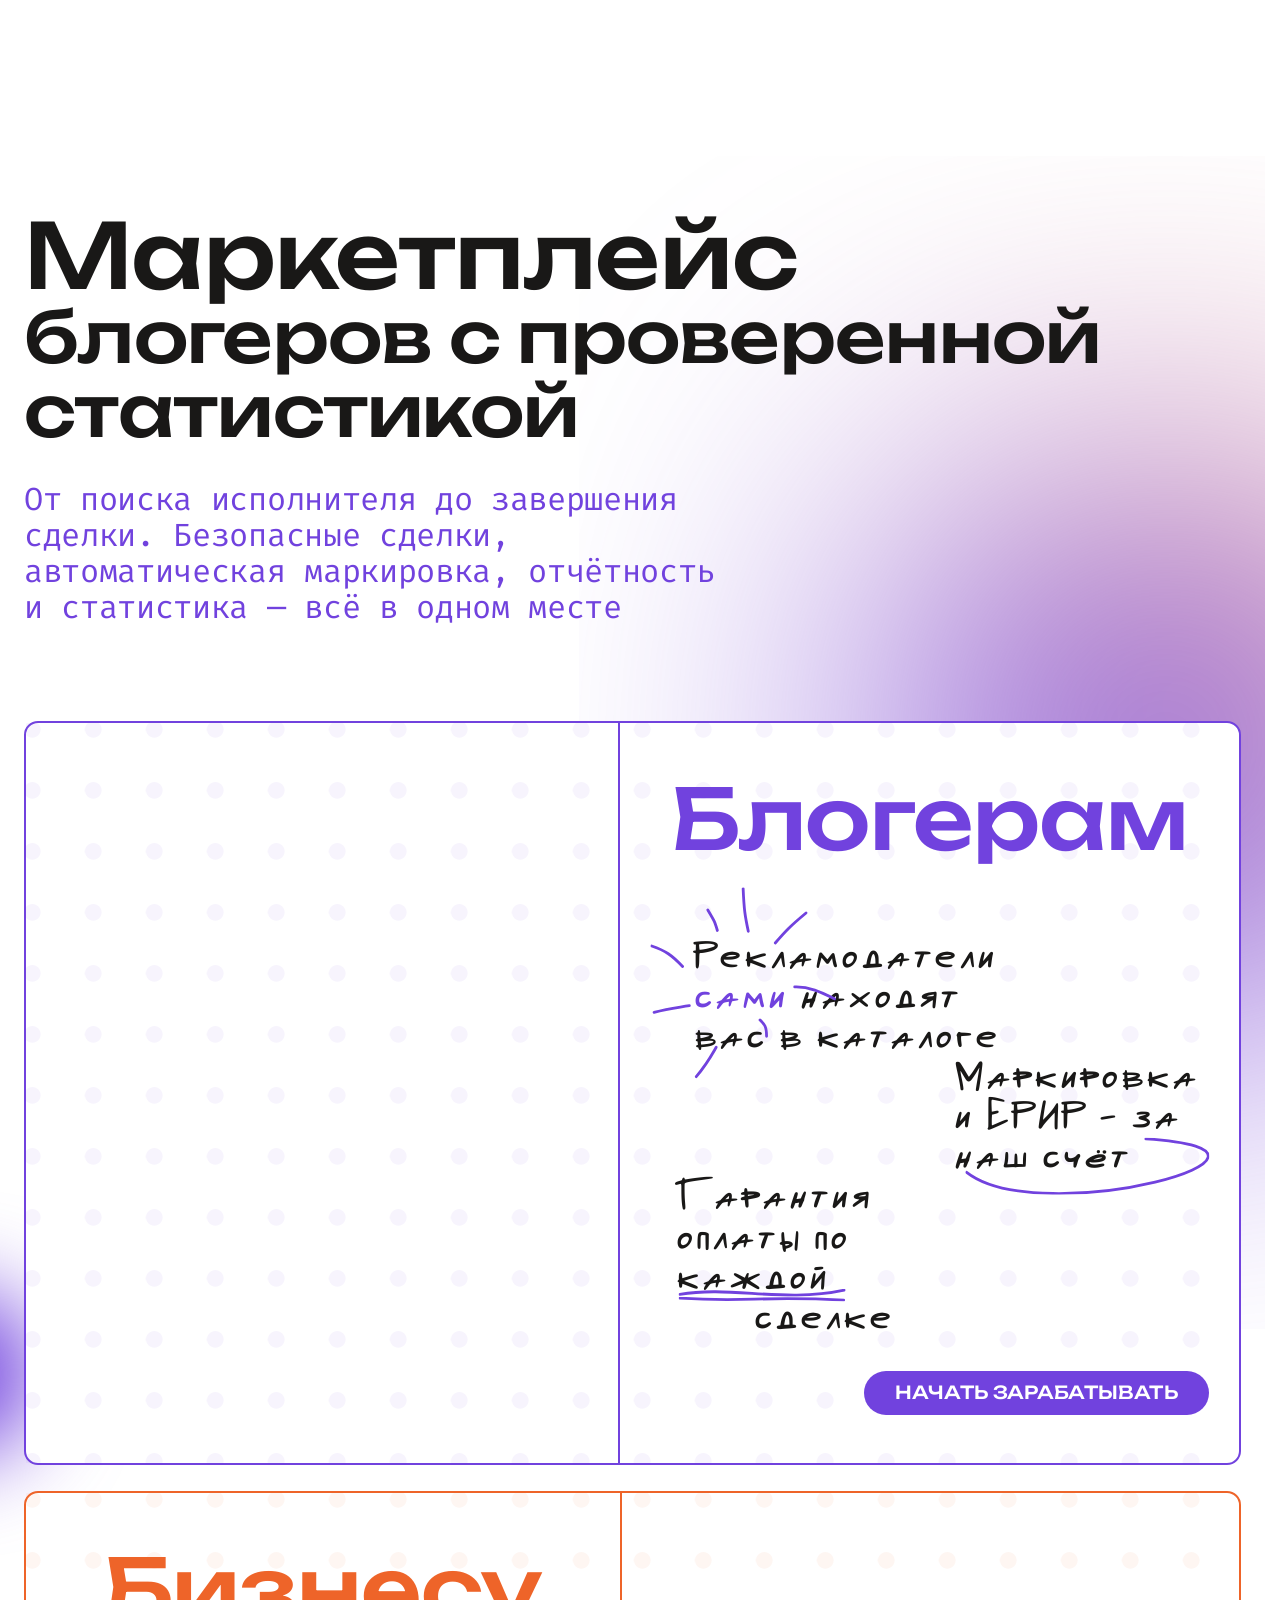
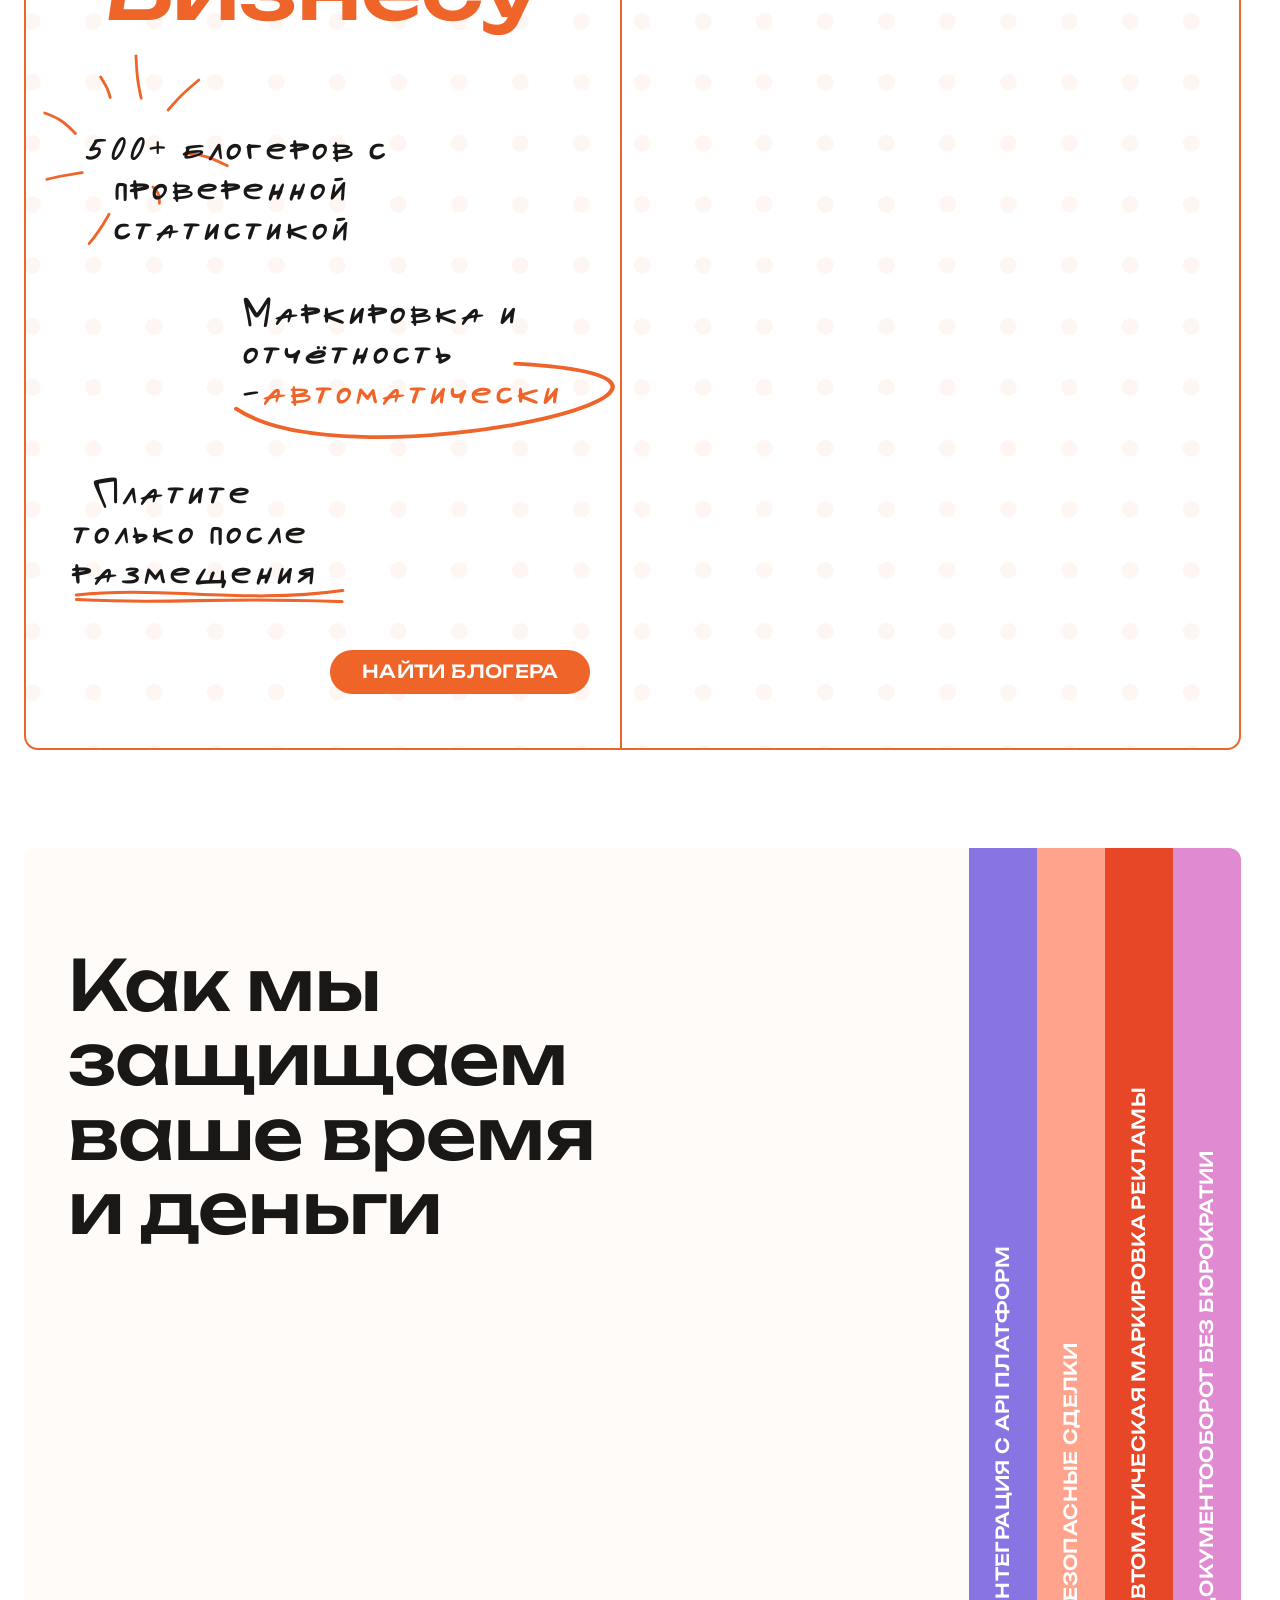
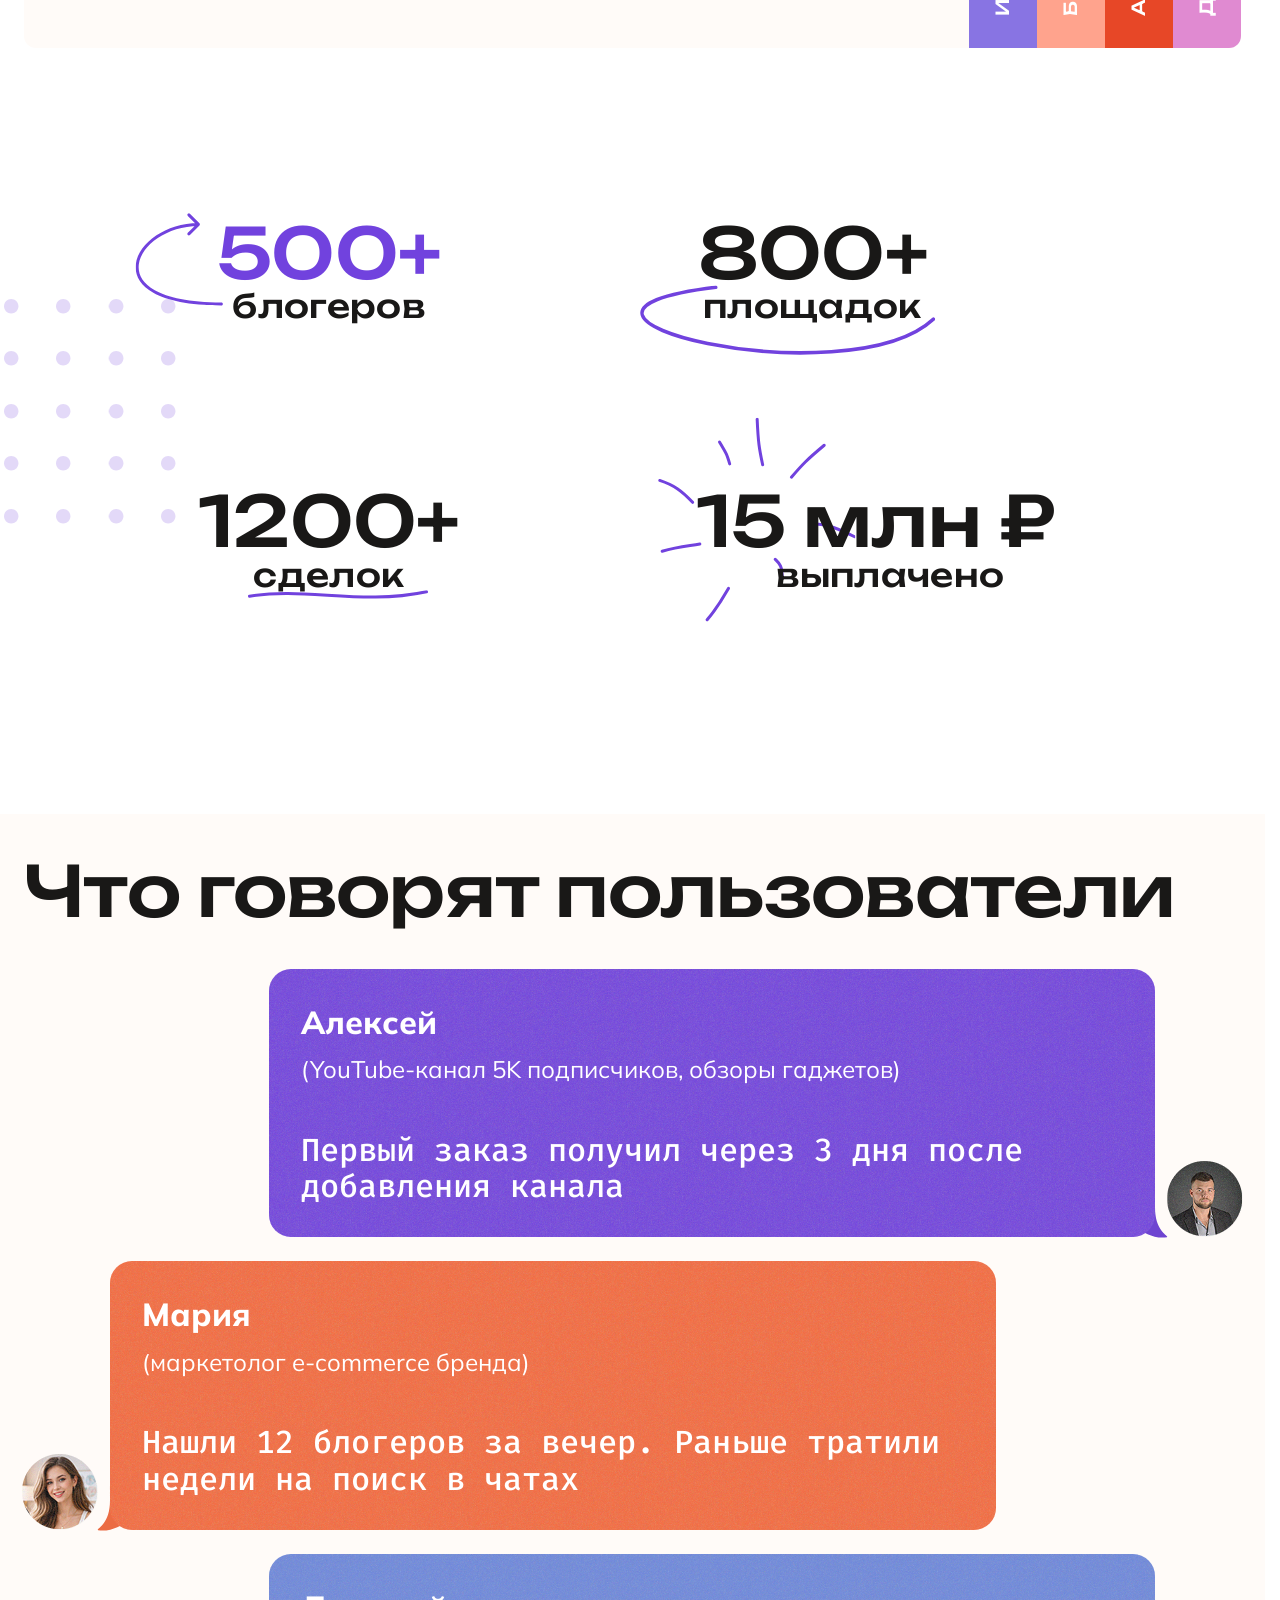
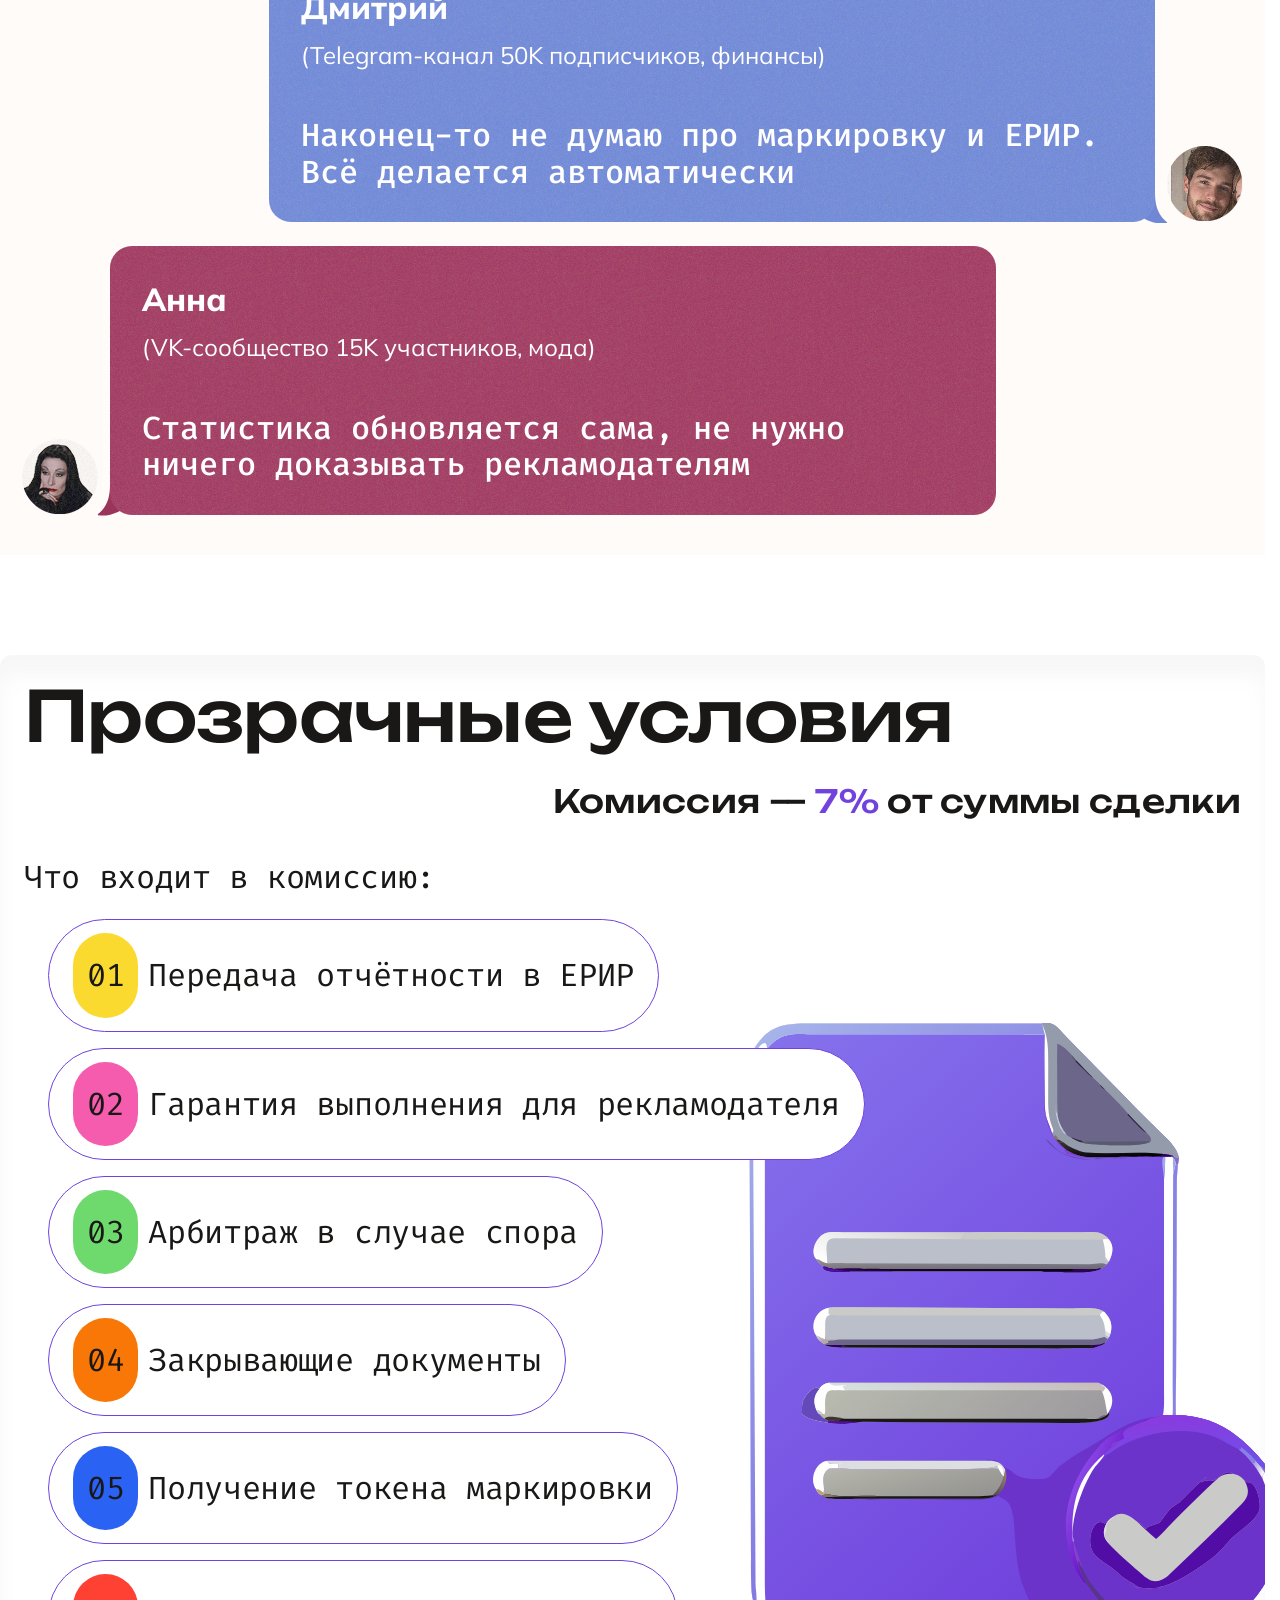
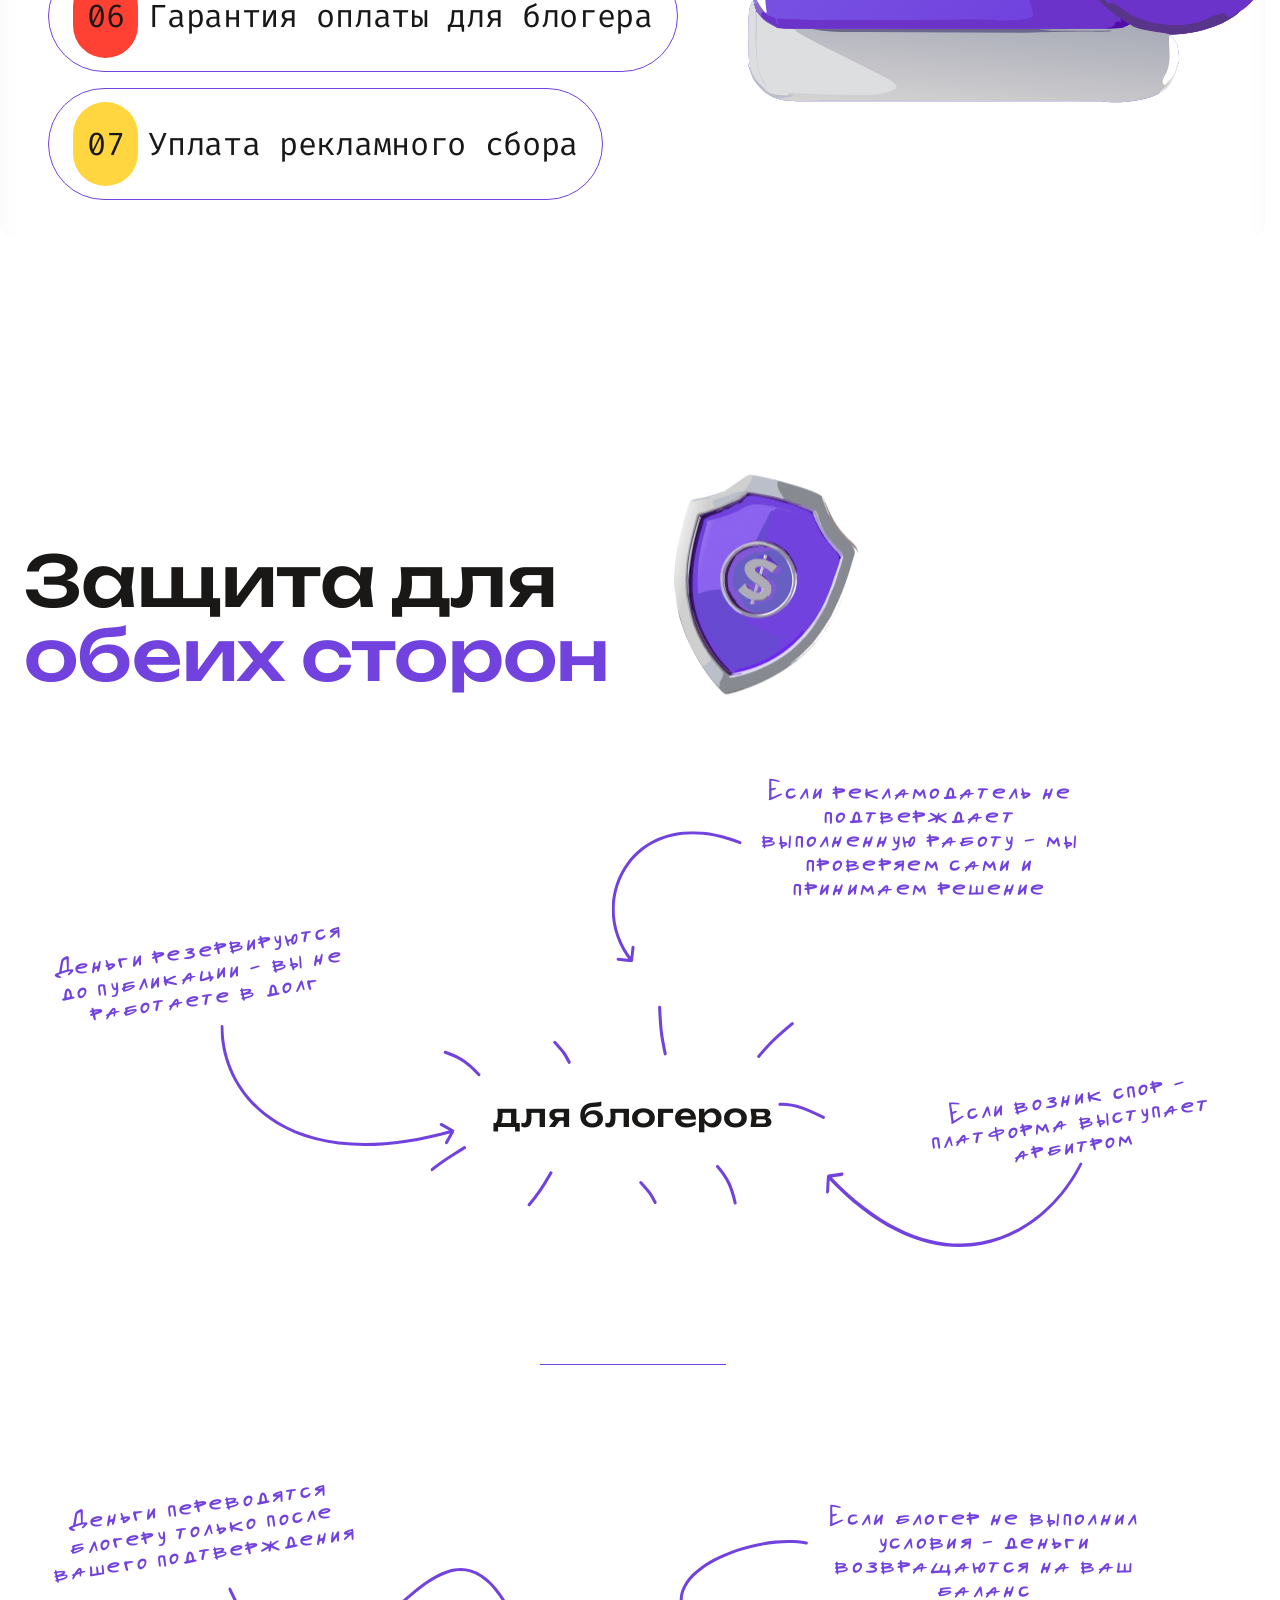
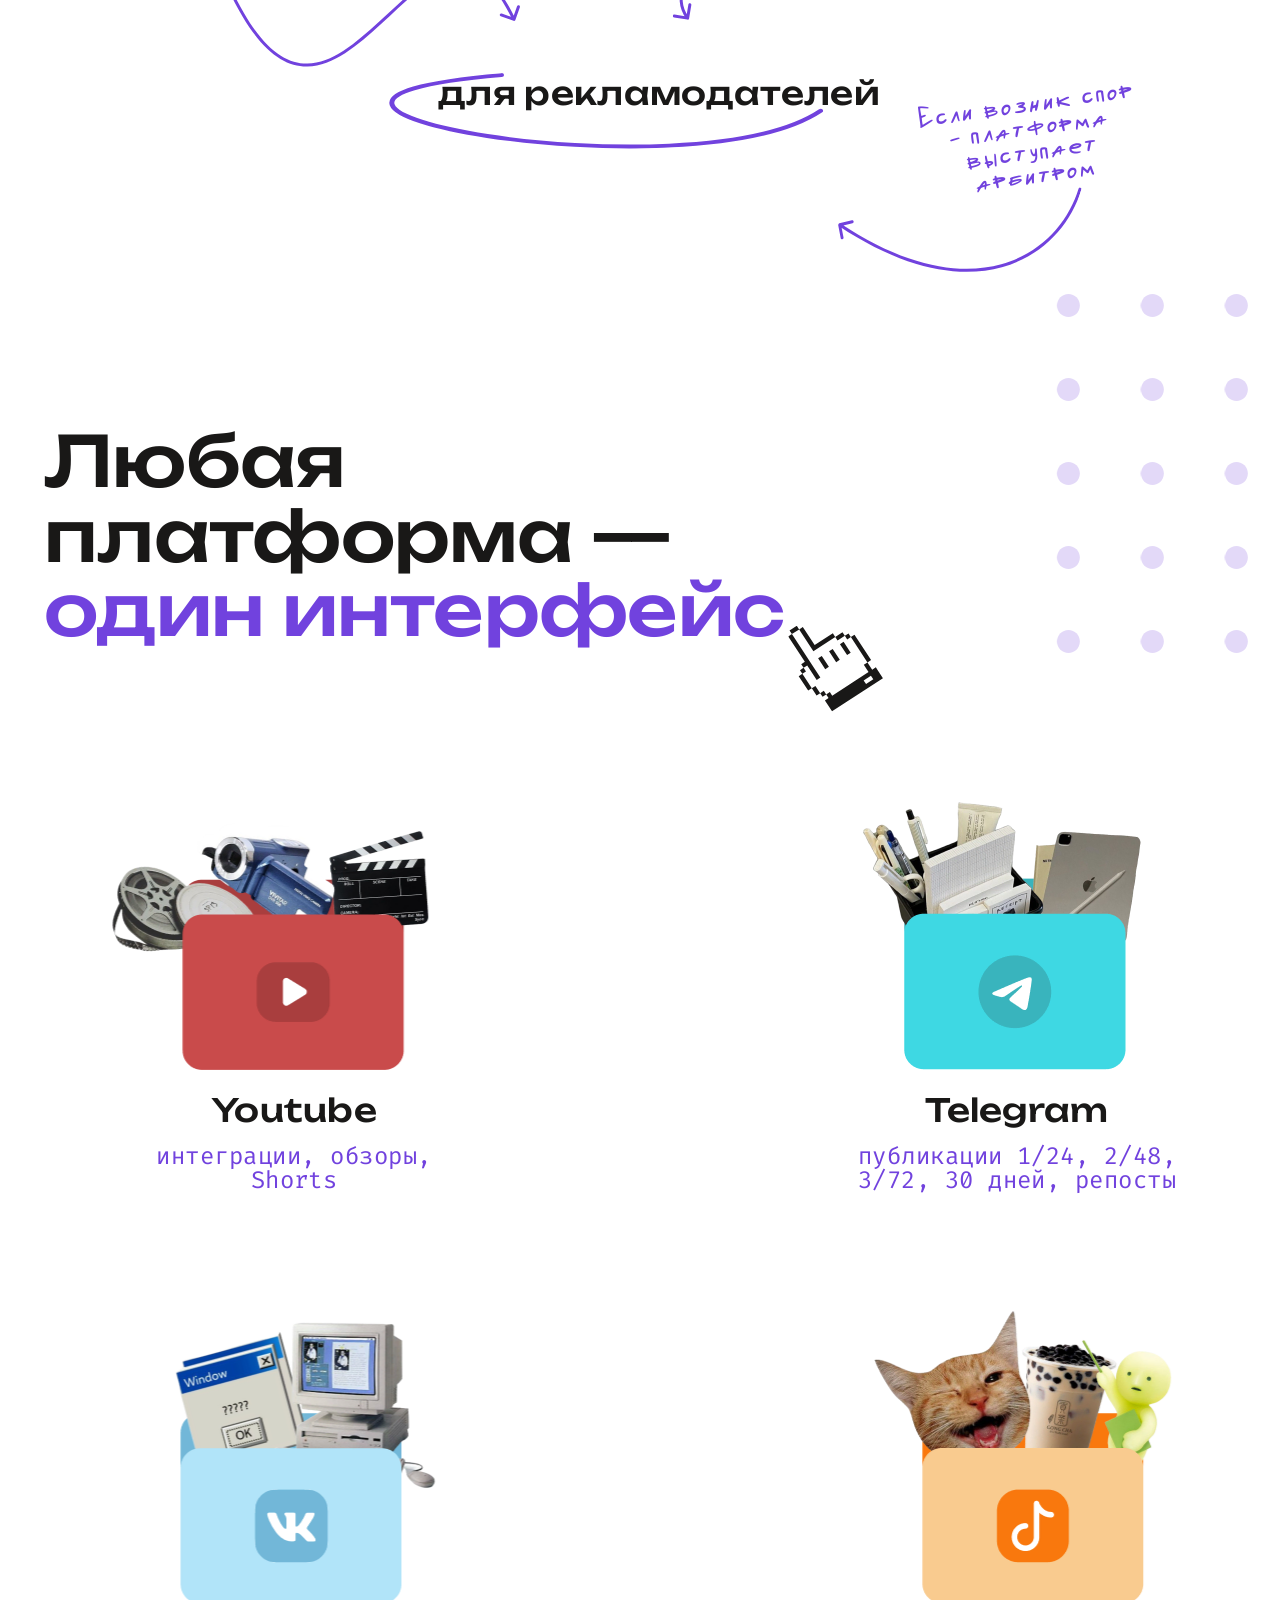
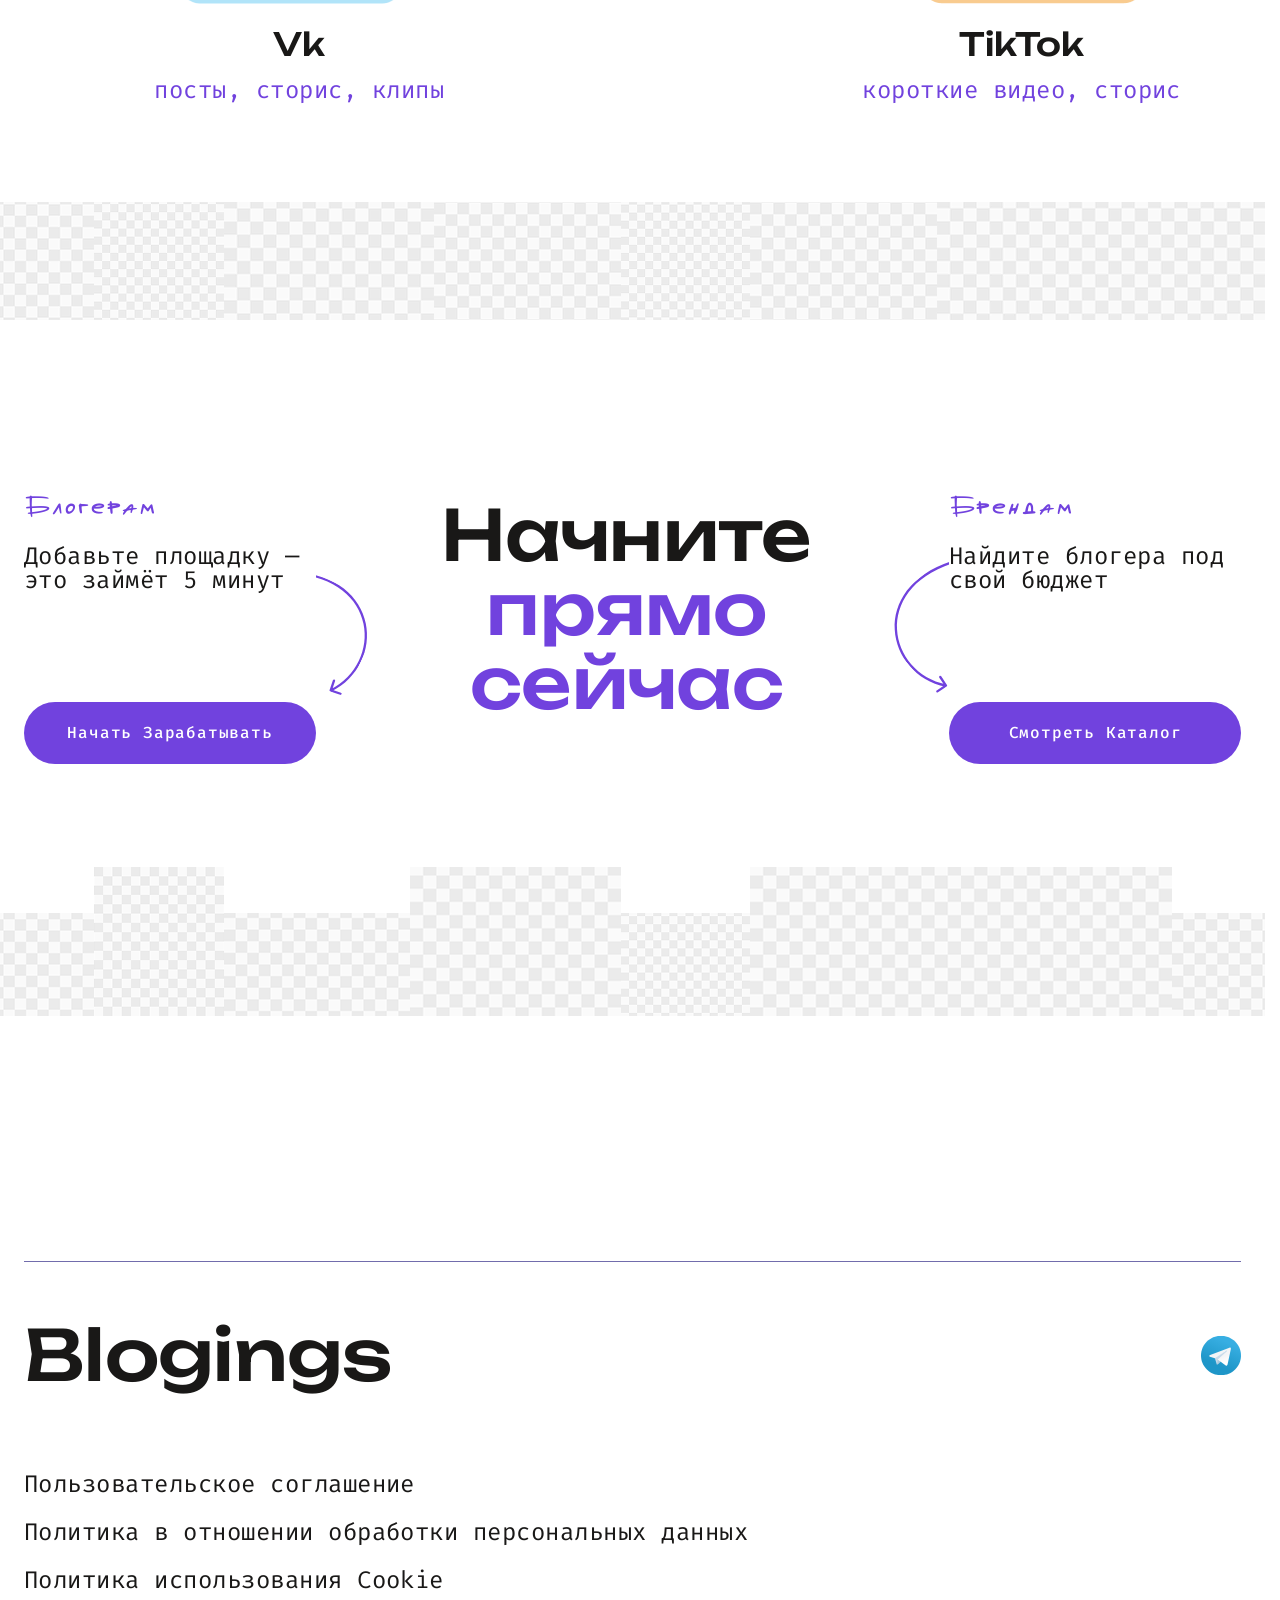
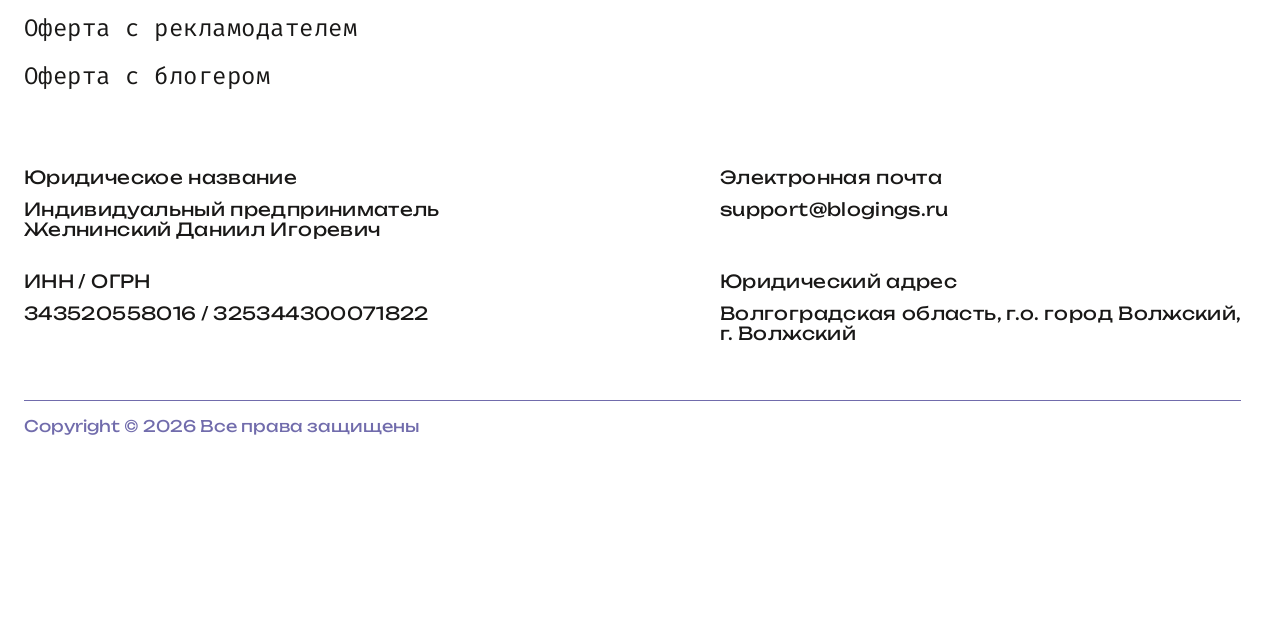
==== commit 0d3cdb2f: "Update index.html" ====
--- a/docs/index.html
+++ b/docs/index.html
@@ -6,8 +6,8 @@
   <link rel="icon" type="image/svg+xml" href="/vite.svg" />
   <meta name="viewport" content="width=device-width, initial-scale=1.0" />
   <title>blogings</title>
-  <script type="module" crossorigin src="../assets/main.js"></script>
-  <link rel="stylesheet" crossorigin href="../assets/main.css">
+  <script type="module" crossorigin src="./assets/main.js"></script>
+  <link rel="stylesheet" crossorigin href="./assets/main.css">
 </head>
 
 <body>
@@ -34,15 +34,15 @@
         <source media="(max-width: 1023px)"
           srcset="[data-uri]" type="image/gif">
 
-        <img src="../assets/images/hero-ellipse-orange.svg" alt="" width="240" height="531" aria-hidden="true"
+        <img src="./assets/images/hero-ellipse-orange.svg" alt="" width="240" height="531" aria-hidden="true"
           draggable="false">
       </picture>
 
       <picture class="hero__ellipse hero__ellipse--purple">
-        <source media="(max-width: 767px)" srcset="../assets/images/hero-ellipse-purple--mobile.svg">
-        <source media="(max-width: 1023px)" srcset="../assets/images/hero-ellipse-purple--tablet.svg">
-
-        <img src="../assets/images/hero-ellipse-purple.svg" alt="" width="686" height="1173" aria-hidden="true"
+        <source media="(max-width: 767px)" srcset="./assets/images/hero-ellipse-purple--mobile.svg">
+        <source media="(max-width: 1023px)" srcset="./assets/images/hero-ellipse-purple--tablet.svg">
+
+        <img src="./assets/images/hero-ellipse-purple.svg" alt="" width="686" height="1173" aria-hidden="true"
           draggable="false">
       </picture>
     </section>
@@ -53,7 +53,7 @@
       <div class="for-bloggers__container u-container">
 
         <div class="for-bloggers__content">
-          <div class="for-bloggers__bg" style="background-image:url(../assets/images/bg-dot-purple.svg);">
+          <div class="for-bloggers__bg" style="background-image:url(./assets/images/bg-dot-purple.svg);">
           </div>
 
           <div class="for-bloggers__image">
@@ -62,7 +62,7 @@
                 srcset="[data-uri]"
                 type="image/gif">
 
-              <img src="../assets/images/for-bloggers-image.webp" alt="Блогерам" width="608" height="895"
+              <img src="./assets/images/for-bloggers-image.webp" alt="Блогерам" width="608" height="895"
                 fetchpriority="high" loading="eager" draggable="false">
             </picture>
 
@@ -71,7 +71,7 @@
                 srcset="[data-uri]"
                 type="image/gif">
 
-              <img src="../assets/images/for-bloggers-face.webp" alt="" width="400" height="386"
+              <img src="./assets/images/for-bloggers-face.webp" alt="" width="400" height="386"
                 draggable="false" aria-hidden="true">
             </picture>
           </div>
@@ -90,7 +90,7 @@
                 </p>
                 <div class="for-bloggers-future__decoration">
                   <svg width="198" height="205" viewBox="0 0 198 205" stroke="#7142DE">
-                    <use href="../assets/images/sprites.svg#spray"></use>
+                    <use href="./assets/images/sprites.svg#spray"></use>
                   </svg>
                 </div>
               </li>
@@ -102,7 +102,7 @@
                 </p>
                 <div class="for-bloggers-future__decoration">
                   <svg width="263" height="62" viewBox="0 0 263 62" stroke="#7142DE">
-                    <use href="../assets/images/sprites.svg#semicircle"></use>
+                    <use href="./assets/images/sprites.svg#semicircle"></use>
                   </svg>
                 </div>
               </li>
@@ -114,10 +114,10 @@
                 </p>
                 <div class="for-bloggers-future__decoration">
                   <svg width="180" height="9" viewBox="0 0 180 9" stroke="#7142DE">
-                    <use href="../assets/images/sprites.svg#line-1"></use>
+                    <use href="./assets/images/sprites.svg#line-1"></use>
                   </svg>
                   <svg width="177" height="5" viewBox="0 0 177 5" stroke="#7142DE">
-                    <use href="../assets/images/sprites.svg#line-2"></use>
+                    <use href="./assets/images/sprites.svg#line-2"></use>
                   </svg>
                 </div>
 
@@ -134,9 +134,9 @@
 
       <picture class="for-bloggers__ellipse">
         <source media="(max-width: 1023px)"
-          srcset="../assets/images/for-bloggers-ellipse-purple--tablet.svg">
-
-        <img src="../assets/images/for-bloggers-ellipse-purple.svg" alt="" width="138" height="366"
+          srcset="./assets/images/for-bloggers-ellipse-purple--tablet.svg">
+
+        <img src="./assets/images/for-bloggers-ellipse-purple.svg" alt="" width="138" height="366"
           loading="lazy" draggable="false" decoding="async" aria-hidden="true">
       </picture>
     </section>
@@ -147,7 +147,7 @@
       <div class="for-business__container u-container">
 
         <div class="for-business__content">
-          <div class="for-business__bg" style="background-image:url(../assets/images/for-business-bg.svg);">
+          <div class="for-business__bg" style="background-image:url(./assets/images/for-business-bg.svg);">
           </div>
 
           <div class="for-business__text">
@@ -164,7 +164,7 @@
                 </p>
                 <div class="for-business-future__decoration">
                   <svg width="198" height="205" viewBox="0 0 198 205" stroke="#ee6429">
-                    <use href="../assets/images/sprites.svg#spray"></use>
+                    <use href="./assets/images/sprites.svg#spray"></use>
                   </svg>
                 </div>
               </li>
@@ -176,7 +176,7 @@
                 </p>
                 <div class="for-business-future__decoration">
                   <svg width="263" height="62" viewBox="0 0 263 62" stroke="#ee6429">
-                    <use href="../assets/images/sprites.svg#semicircle"></use>
+                    <use href="./assets/images/sprites.svg#semicircle"></use>
                   </svg>
                 </div>
               </li>
@@ -188,10 +188,10 @@
                 </p>
                 <div class="for-business-future__decoration">
                   <svg width="180" height="9" viewBox="0 0 180 9" stroke="#ee6429">
-                    <use href="../assets/images/sprites.svg#line-1"></use>
+                    <use href="./assets/images/sprites.svg#line-1"></use>
                   </svg>
                   <svg width="177" height="5" viewBox="0 0 177 5" stroke="#ee6429">
-                    <use href="../assets/images/sprites.svg#line-2"></use>
+                    <use href="./assets/images/sprites.svg#line-2"></use>
                   </svg>
                 </div>
 
@@ -209,7 +209,7 @@
                 srcset="[data-uri]"
                 type="image/gif">
 
-              <img src="../assets/images/for-business-image.webp" alt="Блогерам" width="608" height="895"
+              <img src="./assets/images/for-business-image.webp" alt="Блогерам" width="608" height="895"
                 fetchpriority="high" loading="eager" draggable="false">
             </picture>
 
@@ -319,16 +319,16 @@
           </ul>
 
           <picture class="accordions__arrow">
-            <source media="(max-width:1023px)" srcset="../assets/images/accordions-arrow--tablet.svg">
-
-            <img src="../assets/images/accordions-arrow.svg" alt="" width="411" height="104" loading="lazy"
+            <source media="(max-width:1023px)" srcset="./assets/images/accordions-arrow--tablet.svg">
+
+            <img src="./assets/images/accordions-arrow.svg" alt="" width="411" height="104" loading="lazy"
               decoding="async" draggable="false" aria-hidden="true">
           </picture>
 
           <picture class="accordions__ellipse">
-            <source media="(max-width:1023px)" srcset="../assets/images/accordions-ellipse--tablet.svg">
-
-            <img src="../assets/images/accordions-ellipse.svg" alt="" width="456" height="279" loading="lazy"
+            <source media="(max-width:1023px)" srcset="./assets/images/accordions-ellipse--tablet.svg">
+
+            <img src="./assets/images/accordions-ellipse.svg" alt="" width="456" height="279" loading="lazy"
               decoding="async" draggable="false" aria-hidden="true">
           </picture>
         </div>
@@ -336,7 +336,7 @@
       </div>
 
       <picture class="accordions__decoration">
-        <source media="(max-width: 767px)" srcset="../assets/images/accordions-ellipse--mobile.svg">
+        <source media="(max-width: 767px)" srcset="./assets/images/accordions-ellipse--mobile.svg">
 
         <img src="[data-uri]" alt="" width="127"
           height="301" loading="lazy" decoding="async" draggable="false" aria-hidden="true">
@@ -356,7 +356,7 @@
             <span class="statistics-item__text-secondary">блогеров</span>
             <div class="statistics-item__decoration">
               <svg width="88" height="93" viewBox="0 0 88 93" fill="#7142DE">
-                <use href="../assets/images/sprites.svg#arrow-pointer-1"></use>
+                <use href="./assets/images/sprites.svg#arrow-pointer-1"></use>
               </svg>
             </div>
           </li>
@@ -368,7 +368,7 @@
             <span class="statistics-item__text-secondary">площадок</span>
             <div class="statistics-item__decoration">
               <svg width="298" height="75" viewBox="0 0 298 75" stroke="#7142DE">
-                <use href="../assets/images/sprites.svg#semicircle"></use>
+                <use href="./assets/images/sprites.svg#semicircle"></use>
               </svg>
             </div>
           </li>
@@ -379,7 +379,7 @@
             <span class="statistics-item__text-secondary">сделок</span>
             <div class="statistics-item__decoration">
               <svg width="180" height="9" viewBox="0 0 180 9" stroke="#7142DE">
-                <use href="../assets/images/sprites.svg#line-1"></use>
+                <use href="./assets/images/sprites.svg#line-1"></use>
               </svg>
             </div>
           </li>
@@ -390,7 +390,7 @@
             <span class="statistics-item__text-secondary">выплачено</span>
             <div class="statistics-item__decoration">
               <svg width="197" height="205" viewBox="0 0 197 205" stroke="#7142DE">
-                <use href="../assets/images/sprites.svg#spray"></use>
+                <use href="./assets/images/sprites.svg#spray"></use>
               </svg>
             </div>
           </li>
@@ -399,24 +399,24 @@
 
       </div>
 
-      <div class="statistics__dots" style="background-image:url(../assets/images/bg-dot-purple.svg);"></div>
+      <div class="statistics__dots" style="background-image:url(./assets/images/bg-dot-purple.svg);"></div>
 
       <picture class="statistics__image">
         <source media="(max-width: 767px)"
           srcset="[data-uri]" type="image/gif">
-        <source media="(max-width: 1023px)" srcset="../assets/images/statistics-image--tablet.webp"
+        <source media="(max-width: 1023px)" srcset="./assets/images/statistics-image--tablet.webp"
           type="image/webp">
 
-        <img src="../assets/images/statistics-image.webp" alt="График" width="326" height="326" loading="lazy"
+        <img src="./assets/images/statistics-image.webp" alt="График" width="326" height="326" loading="lazy"
           decoding="async" draggable="false">
       </picture>
 
       <picture class="statistics__ellipse-top">
         <source media="(max-width: 767px)"
           srcset="[data-uri]" type="image/gif">
-        <source media="(max-width: 1023px)" srcset="../assets/images/statistics-ellipse-top-right--tablet.svg">
-
-        <img src="../assets/images/statistics-ellipse-top-right.svg" alt="" width="372" height="647"
+        <source media="(max-width: 1023px)" srcset="./assets/images/statistics-ellipse-top-right--tablet.svg">
+
+        <img src="./assets/images/statistics-ellipse-top-right.svg" alt="" width="372" height="647"
           loading="lazy" decoding="async" draggable="false" aria-hidden="true">
       </picture>
 
@@ -424,9 +424,9 @@
         <source media="(max-width: 767px)"
           srcset="[data-uri]" type="image/gif">
         <source media="(max-width: 1023px)"
-          srcset="../assets/images/statistics-ellipse-bottom-left--tablet.svg">
-
-        <img src="../assets/images/statistics-ellipse-bottom-left.svg" alt="" width="319" height="647"
+          srcset="./assets/images/statistics-ellipse-bottom-left--tablet.svg">
+
+        <img src="./assets/images/statistics-ellipse-bottom-left.svg" alt="" width="319" height="647"
           loading="lazy" decoding="async" draggable="false" aria-hidden="true">
       </picture>
 
@@ -456,12 +456,12 @@
                   </p>
                 </blockquote>
                 <picture class="reviews-card__image">
-                  <img src="../assets/images/reviews-1.webp" alt="Алексей" width="76" height="76" loading="lazy"
+                  <img src="./assets/images/reviews-1.webp" alt="Алексей" width="76" height="76" loading="lazy"
                     decoding="async" draggable="false">
                 </picture>
                 <div class="reviews-card__decoration">
                   <svg width="45" height="55" viewBox="0 0 45 55" fill="#7142DE">
-                    <use href="../assets/images/sprites.svg#review-decoration"></use>
+                    <use href="./assets/images/sprites.svg#review-decoration"></use>
                   </svg>
                 </div>
               </article>
@@ -482,12 +482,12 @@
                   </p>
                 </blockquote>
                 <picture class="reviews-card__image">
-                  <img src="../assets/images/reviews-2.webp" alt="Мария" width="76" height="76" loading="lazy"
+                  <img src="./assets/images/reviews-2.webp" alt="Мария" width="76" height="76" loading="lazy"
                     decoding="async" draggable="false">
                 </picture>
                 <div class="reviews-card__decoration">
                   <svg width="45" height="55" viewBox="0 0 45 55" fill="#f6693c">
-                    <use href="../assets/images/sprites.svg#review-decoration"></use>
+                    <use href="./assets/images/sprites.svg#review-decoration"></use>
                   </svg>
                 </div>
               </article>
@@ -508,12 +508,12 @@
                   </p>
                 </blockquote>
                 <picture class="reviews-card__image">
-                  <img src="../assets/images/reviews-3.webp" alt="Дмитрий" width="76" height="76" loading="lazy"
+                  <img src="./assets/images/reviews-3.webp" alt="Дмитрий" width="76" height="76" loading="lazy"
                     decoding="async" draggable="false">
                 </picture>
                 <div class="reviews-card__decoration">
                   <svg width="45" height="55" viewBox="0 0 45 55" fill="#6c87dc">
-                    <use href="../assets/images/sprites.svg#review-decoration"></use>
+                    <use href="./assets/images/sprites.svg#review-decoration"></use>
                   </svg>
                 </div>
               </article>
@@ -534,12 +534,12 @@
                   </p>
                 </blockquote>
                 <picture class="reviews-card__image">
-                  <img src="../assets/images/reviews-4.webp" alt="Анна" width="76" height="76" loading="lazy"
+                  <img src="./assets/images/reviews-4.webp" alt="Анна" width="76" height="76" loading="lazy"
                     decoding="async" draggable="false">
                 </picture>
                 <div class="reviews-card__decoration">
                   <svg width="45" height="55" viewBox="0 0 45 55" fill="#a1325c">
-                    <use href="../assets/images/sprites.svg#review-decoration"></use>
+                    <use href="./assets/images/sprites.svg#review-decoration"></use>
                   </svg>
                 </div>
               </article>
@@ -599,17 +599,17 @@
           </ul>
 
           <picture class="terms__document">
-            <source media="(max-width: 767px)" srcset="../assets/images/terms-document--mobile.webp"
+            <source media="(max-width: 767px)" srcset="./assets/images/terms-document--mobile.webp"
               type="image/webp">
             <source media="(max-width: 1023px)"
               srcset="[data-uri]" type="image/gif">
 
-            <img src="../assets/images/terms-document.svg" alt="условия" width="691" height="691" loading="lazy"
+            <img src="./assets/images/terms-document.svg" alt="условия" width="691" height="691" loading="lazy"
               decoding="async" draggable="false">
           </picture>
 
           <picture class="terms__document-small">
-            <source media="(max-width: 767px)" srcset="../assets/images/terms-document--mobile.webp"
+            <source media="(max-width: 767px)" srcset="./assets/images/terms-document--mobile.webp"
               type="image/webp">
 
             <img src="[data-uri]" alt="условия"
@@ -617,7 +617,7 @@
           </picture>
 
           <picture class="terms__shield">
-            <source media="(max-width: 767px)" srcset="../assets/images/shield.webp" type="image/webp">
+            <source media="(max-width: 767px)" srcset="./assets/images/shield.webp" type="image/webp">
 
             <img src="[data-uri]" alt="условия"
               width="42" height="42" loading="lazy" decoding="async" draggable="false">
@@ -632,18 +632,18 @@
       <picture class="terms__ellipse-purple">
         <source media="(max-width: 767px)"
           srcset="[data-uri]" type="image/gif">
-        <source media="(max-width: 1023px)" srcset="../assets/images/terms-ellipse-purple--tablet.svg">
-
-        <img src="../assets/images/terms-ellipse-purple.svg" alt="" width="480" height="991" loading="lazy"
+        <source media="(max-width: 1023px)" srcset="./assets/images/terms-ellipse-purple--tablet.svg">
+
+        <img src="./assets/images/terms-ellipse-purple.svg" alt="" width="480" height="991" loading="lazy"
           decoding="async" draggable="false" aria-hidden="true">
       </picture>
 
       <picture class="terms__ellipse-orange">
         <source media="(max-width: 767px)"
           srcset="[data-uri]" type="image/gif">
-        <source media="(max-width: 1023px)" srcset="../assets/images/terms-ellipse-orange--tablet.svg">
-
-        <img src="../assets/images/terms-ellipse-orange.svg" alt="" width="585" height="1119" loading="lazy"
+        <source media="(max-width: 1023px)" srcset="./assets/images/terms-ellipse-orange--tablet.svg">
+
+        <img src="./assets/images/terms-ellipse-orange.svg" alt="" width="585" height="1119" loading="lazy"
           decoding="async" draggable="false" aria-hidden="true">
       </picture>
     </section>
@@ -659,7 +659,7 @@
           </h2>
 
           <picture class="protection__title-image">
-            <img src="../assets/images/shield.webp" alt="Защита" width="277" height="277" loading="lazy" decoding="async"
+            <img src="./assets/images/shield.webp" alt="Защита" width="277" height="277" loading="lazy" decoding="async"
               draggable="false">
           </picture>
         </div>
@@ -668,7 +668,7 @@
           <h3 class="protection-bloggers__title">
             <span>для блогеров</span>
             <svg fill="none" width="395" height="205" viewBox="0 0 395 205" stroke="#7142DE">
-              <use href="../assets/images/sprites.svg#spray-2"></use>
+              <use href="./assets/images/sprites.svg#spray-2"></use>
             </svg>
           </h3>
 
@@ -679,7 +679,7 @@
                 Если рекламодатель не подтверждает выполненную работу - мы проверяем сами и принимаем решение
               </p>
               <svg width="130" height="131" viewBox="0 0 130 131" fill="#7142DE">
-                <use href="../assets/images/sprites.svg#arrow-pointer-2"></use>
+                <use href="./assets/images/sprites.svg#arrow-pointer-2"></use>
               </svg>
             </li>
             <!-- 2 -->
@@ -688,7 +688,7 @@
                 Деньги резервируются до публикации - вы не работаете в долг
               </p>
               <svg width="234" height="122" viewBox="0 0 234 122" fill="#7142DE">
-                <use href="../assets/images/sprites.svg#arrow-pointer-3"></use>
+                <use href="./assets/images/sprites.svg#arrow-pointer-3"></use>
               </svg>
             </li>
             <!-- 3 -->
@@ -697,7 +697,7 @@
                 Если возник спор - платформа выступает арбитром
               </p>
               <svg width="234" height="122" viewBox="0 0 234 122" fill="#7142DE">
-                <use href="../assets/images/sprites.svg#arrow-pointer-3"></use>
+                <use href="./assets/images/sprites.svg#arrow-pointer-3"></use>
               </svg>
             </li>
           </ul>
@@ -707,7 +707,7 @@
           <h3 class="protection-advertisers__title">
             <span>для рекламодателей</span>
             <svg width="263" height="62" viewBox="0 0 263 62" stroke="#7142DE">
-              <use href="../assets/images/sprites.svg#semicircle"></use>
+              <use href="./assets/images/sprites.svg#semicircle"></use>
             </svg>
           </h3>
 
@@ -718,7 +718,7 @@
                 Деньги переводятся блогеру только после вашего подтверждения
               </p>
               <svg width="292" height="99" viewBox="0 0 292 99" fill="#7142DE">
-                <use href="../assets/images/sprites.svg#arrow-pointer-4"></use>
+                <use href="./assets/images/sprites.svg#arrow-pointer-4"></use>
               </svg>
             </li>
             <!-- 2 -->
@@ -727,7 +727,7 @@
                 Если блогер не выполнил условия - деньги возвращаются на ваш баланс
               </p>
               <svg width="136" height="80" viewBox="0 0 136 80" fill="#7142DE">
-                <use href="../assets/images/sprites.svg#arrow-pointer-5"></use>
+                <use href="./assets/images/sprites.svg#arrow-pointer-5"></use>
               </svg>
             </li>
             <!-- 3 -->
@@ -736,7 +736,7 @@
                 Если возник спор - платформа выступает арбитром
               </p>
               <svg width="234" height="122" viewBox="0 0 234 122" fill="#7142DE">
-                <use href="../assets/images/sprites.svg#arrow-pointer-3"></use>
+                <use href="./assets/images/sprites.svg#arrow-pointer-3"></use>
               </svg>
             </li>
           </ul>
@@ -745,7 +745,7 @@
       </div>
 
       <picture class="protection__ellipse">
-        <source media="(max-width:767px )" srcset="../assets/images/protection-ellipse--mobile.svg">
+        <source media="(max-width:767px )" srcset="./assets/images/protection-ellipse--mobile.svg">
 
         <img src="[data-uri]" alt="" width="375"
           height="845" loading="lazy" decoding="async" draggable="false" aria-hidden="true">
@@ -762,7 +762,7 @@
             Любая платформа — <span class="u-text-accent--purple">один интерфейс</span>
           </h2>
           <picture class="platforms__title-image">
-            <img src="../assets/images/platforms-pointer.svg" alt="" width="99" height="90" loading="lazy"
+            <img src="./assets/images/platforms-pointer.svg" alt="" width="99" height="90" loading="lazy"
               decoding="async" draggable="false">
           </picture>
         </div>
@@ -772,7 +772,7 @@
           <li class="platforms__list-item">
             <article class="platforms-card platforms-card--yt">
               <picture class="platforms-card__image">
-                <img src="../assets/images/platforms-yt.webp" alt="Youtube" width="338" height="291"
+                <img src="./assets/images/platforms-yt.webp" alt="Youtube" width="338" height="291"
                   loading="lazy" decoding="async" draggable="false">
               </picture>
               <h3 class="platforms-card__title">Youtube</h3>
@@ -784,7 +784,7 @@
           <li class="platforms__list-item">
             <article class="platforms-card platforms-card--tg">
               <picture class="platforms-card__image">
-                <img src="../assets/images/platforms-tg.webp" alt="Telegram" width="325" height="279"
+                <img src="./assets/images/platforms-tg.webp" alt="Telegram" width="325" height="279"
                   loading="lazy" decoding="async" draggable="false">
               </picture>
               <h3 class="platforms-card__title">Telegram</h3>
@@ -798,7 +798,7 @@
           <li class="platforms__list-item">
             <article class="platforms-card platforms-card--vk">
               <picture class="platforms-card__image">
-                <img src="../assets/images/platforms-vk.webp" alt="Vk" width="280" height="286" loading="lazy"
+                <img src="./assets/images/platforms-vk.webp" alt="Vk" width="280" height="286" loading="lazy"
                   decoding="async" draggable="false">
               </picture>
               <h3 class="platforms-card__title">Vk</h3>
@@ -810,7 +810,7 @@
           <li class="platforms__list-item">
             <article class="platforms-card platforms-card--tt">
               <picture class="platforms-card__image">
-                <img src="../assets/images/platforms-tt.webp" alt="TikTok" width="321" height="302"
+                <img src="./assets/images/platforms-tt.webp" alt="TikTok" width="321" height="302"
                   loading="lazy" decoding="async" draggable="false">
               </picture>
               <h3 class="platforms-card__title">TikTok</h3>
@@ -822,7 +822,7 @@
 
       </div>
 
-      <div class="platforms__dots" style="background-image:url(../assets/images/bg-dot-purple.svg);"></div>
+      <div class="platforms__dots" style="background-image:url(./assets/images/bg-dot-purple.svg);"></div>
     </section>
 
 
@@ -837,12 +837,12 @@
 
           <div class="start__title-arrow start__title-arrow--left">
             <svg width="100" height="111" viewBox="0 0 130 131" fill="#7142DE">
-              <use href="../assets/images/sprites.svg#arrow-pointer-2"></use>
+              <use href="./assets/images/sprites.svg#arrow-pointer-2"></use>
             </svg>
           </div>
           <div class="start__title-arrow start__title-arrow--right">
             <svg width="100" height="111" viewBox="0 0 130 131" fill="#7142DE">
-              <use href="../assets/images/sprites.svg#arrow-pointer-2"></use>
+              <use href="./assets/images/sprites.svg#arrow-pointer-2"></use>
             </svg>
           </div>
         </div>
@@ -870,11 +870,11 @@
       </div>
 
       <picture class="start__decoration start__decoration--top">
-        <img src="../assets/images/start-decoration-top.webp" alt="" width="1440" height="118" loading="lazy"
+        <img src="./assets/images/start-decoration-top.webp" alt="" width="1440" height="118" loading="lazy"
           decoding="async" draggable="false" aria-hidden="true">
       </picture>
       <picture class="start__decoration start__decoration--bottom">
-        <img src="../assets/images/start-decoration-bottom.webp" alt="" width="1440" height="149" loading="lazy"
+        <img src="./assets/images/start-decoration-bottom.webp" alt="" width="1440" height="149" loading="lazy"
           decoding="async" draggable="false" aria-hidden="true">
       </picture>
     </section>
@@ -891,7 +891,7 @@
         <div class="footer__head">
           <a href="./#header" class="footer__logo">Blogings</a>
           <a href="./#header" class="footer__socials" aria-label="Telegram">
-            <img src="../assets/images/tg-icon.svg" alt="Telegram" width="40" height="31" loading="lazy" decoding="async"
+            <img src="./assets/images/tg-icon.svg" alt="Telegram" width="40" height="31" loading="lazy" decoding="async"
               draggable="false">
           </a>
         </div>
@@ -961,4 +961,4 @@
 
 </body>
 
-</html>+</html>
--- a/docs/assets/main.css
+++ b/docs/assets/main.css
@@ -0,0 +1 @@
+*,:after,:before{box-sizing:border-box;margin:0;padding:0}html{height:100%;scrollbar-gutter:stable;-webkit-text-size-adjust:100%}@media(prefers-reduced-motion:no-preference){:has(:target),html{scroll-behavior:smooth}}body{min-height:100%;text-rendering:optimizeSpeed}a,a:focus,a:hover{text-decoration:none}button{background-color:transparent;border:none;cursor:pointer}button,input,select,textarea{font:inherit}button:focus,input:focus,select:focus,textarea:focus{outline:none}input:-webkit-autofill,input:-webkit-autofill:focus{-webkit-transition:background-color 600000s 0s,color 600000s 0s;transition:background-color 600000s 0s,color 600000s 0s}input[data-autocompleted]{background-color:transparent!important}ol,ul{list-style:none;margin:0;padding:0}canvas,img,picture,svg,video{display:block;height:auto;max-width:100%}blockquote,figure,h1,h2,h3,h4,h5,h6,p{margin:0}table{border-collapse:collapse;border-spacing:0}dialog{border:none;margin:0;padding:0}:where([class]){margin-block:0}:where(ul,ol):where([class]){padding-left:0}:where(blockquote,figure):where([class]){margin:0}:where(dd[class]){margin-left:0}:where(fieldset[class]){border:none;margin-left:0;padding:0}:where(address[class]){font-style:normal}p{--paragraphMarginBottom:24px;margin-block:0}@media(prefers-reduced-motion:reduce){*,:after,:before{animation-duration:.01ms!important;animation-iteration-count:1!important;scroll-behavior:auto!important;transition-duration:.01ms!important}}a,button,input,label,select,textarea{touch-action:manipulation}b,strong{font-weight:bolder}img{-webkit-user-select:none;-moz-user-select:none;user-select:none}@font-face{font-display:swap;font-family:Unbounded;font-weight:400;src:url(./fonts/Unbounded-Regular.woff2) format("woff2")}@font-face{font-display:swap;font-family:Unbounded;font-weight:500;src:url(./fonts/Unbounded-Medium.woff2) format("woff2")}@font-face{font-display:swap;font-family:Unbounded;font-weight:600;src:url(./fonts/Unbounded-SemiBold.woff2) format("woff2")}@font-face{font-display:swap;font-family:Unbounded;font-weight:700;src:url(./fonts/Unbounded-Bold.woff2) format("woff2")}@font-face{font-display:swap;font-family:Fira Code;font-weight:400;src:url(./fonts/FiraCode-Regular.woff2) format("woff2")}@font-face{font-display:swap;font-family:Fira Code;font-weight:500;src:url(./fonts/FiraCode-Medium.woff2) format("woff2")}@font-face{font-display:swap;font-family:Fira Code;font-weight:600;src:url(./fonts/FiraCode-SemiBold.woff2) format("woff2")}@font-face{font-display:swap;font-family:Fira Code;font-weight:700;src:url(./fonts/FiraCode-Bold.woff2) format("woff2")}@font-face{font-display:swap;font-family:Kontrabanda;font-weight:400;src:url(./fonts/Kontrabanda-Regular.woff2) format("woff2")}@font-face{font-display:swap;font-family:Mulish;font-weight:100 900;src:url(./fonts/Mulish-VariableFont_wght.ttf) format("truetype")}:root{--color-main-default:#7142de;--color---background-1:#f8f9fe;--color---background-2:#ededf0;--color---text:#191817;--color---grey:#c6c6c6;--color---white:#fff;--color---dark-grey:#9a9696;--color-main-hover:#683dcc;--color-main-pressed:#5f37ba;--color---link:#2a62f4;--color---second-accent:#ee6429;--color---second-accent-hover:#e7642c;--color---second-accent-pressed:#f05512;--font-family:"Unbounded",sans-serif;--second-family:"Fira Code",sans-serif;--third-family:"Kontrabanda",sans-serif;--font3:"Nunito",sans-serif;--font4:"Mulish",sans-serif;--font5:"IBM Plex Mono",sans-serif;--font6:"SF Pro Text",sans-serif;--font7:"Wix Madefor Text",sans-serif;--font8:"IBM Plex Sans",sans-serif;--font9:"Inter",sans-serif;--font10:"Lato",sans-serif;--container-width:77.5rem;--container-padding-x:1.5rem;--container-padding-x--mobile:2rem;--transition-duration:.2s}*{-webkit-tap-highlight-color:transparent}html{font-size:16px}body,html{overflow-x:hidden}body{display:-webkit-box;display:-ms-flexbox;display:flex;background-color:#fff;color:#191817;flex-direction:column;font-family:Unbounded,sans-serif;position:relative}main{flex-grow:1}a,button,input,label,select,svg *,textarea{transition-duration:.2s}a{color:inherit}a[class]{text-decoration:none}img{width:100%}.u-container{margin-inline:auto;max-width:80.5rem;padding-inline:1.5rem}@media(max-width:47.99875rem){.u-container{max-width:81.5rem;padding-inline:2rem}}.u-text-accent--purple{color:#7142de}.u-text-accent--orange{color:#ee6429}.u-link-purple{display:-webkit-box;display:-ms-flexbox;display:flex;justify-content:center;align-items:center;background:#7142de;border-radius:100px;color:#fff;font-family:Fira Code,sans-serif;font-size:1rem;font-weight:500;letter-spacing:.05em;line-height:150%;text-transform:capitalize}.u-link-purple:hover{background:#683dcc}.u-link-purple:active{background:#5f37ba}.u-link-purple:disabled{background:#c6c6c6}@media(max-width:63.99875rem){.u-link-purple:hover{background:#7142de}.u-link-purple:active{background:#683dcc}}.u-section-title{color:#191817;font-size:4.375rem;font-weight:500;letter-spacing:-.01em;line-height:106%}@media(max-width:63.99875rem){.u-section-title{font-size:3.5rem;font-weight:700;letter-spacing:.01em;line-height:100%}}@media(max-width:47.99875rem){.u-section-title{font-size:1.25rem;font-weight:500;letter-spacing:-.01em;line-height:120%}}.hero{padding-top:12.5rem;position:relative}.hero__container{position:relative;z-index:2}.hero__title{color:#191817;font-size:4.375rem;font-weight:500;letter-spacing:-.01em;line-height:106%;margin-top:.625rem}.hero__title-main{font-size:5.625rem;line-height:100%}.hero__description{color:#7142de;font-family:Fira Code,sans-serif;font-size:2rem;letter-spacing:-.01em;line-height:113%;margin-top:2rem;max-width:44.75rem}.hero__ellipse{position:absolute;right:0}.hero__ellipse--orange{height:33.1875rem;top:9.75rem;width:15rem;z-index:1}.hero__ellipse--purple{height:73.3125rem;top:9.75rem;width:42.875rem;z-index:0}@media(max-width:63.99875rem){.hero{padding-top:8.75rem}.hero__title-main{font-size:4.375rem;line-height:76%}.hero__description{line-height:113%;max-width:100%;word-spacing:.05em}.hero__ellipse--orange{display:none}.hero__ellipse--purple{bottom:0;height:54.25rem;top:auto;translate:0 80%;width:21.125rem}}@media(max-width:47.99875rem){.hero{padding-top:6.25rem}.hero__title{margin-top:1rem;margin-inline:auto;max-width:19.5rem}.hero__title,.hero__title-main{font-size:1.5rem;line-height:117%}.hero__description{font-size:1.125rem;margin-top:1rem;margin-inline:auto;max-width:19.25rem}.hero__ellipse--purple{bottom:auto;height:19.375rem;top:2.5rem;translate:0 0;width:10.125rem}}.for-bloggers{padding-top:6rem;position:relative}.for-bloggers__container{position:relative;z-index:1}.for-bloggers__content{background-color:#fff;border:2px solid #7142de;border-radius:.875rem;display:-webkit-box;display:-ms-flexbox;display:flex;justify-content:space-between;position:relative}.for-bloggers__bg{background-position:-2px -2px;background-repeat:repeat;inset:0;opacity:.3;position:relative;position:absolute;z-index:0}.for-bloggers__image{-webkit-box-flex:0;border-right:2px solid #7142de;flex:0 0 49%;position:relative}.for-bloggers__image-overlay{height:43.1%;left:50%;position:absolute;top:50%;translate:-40.8% -83%;width:65.7%}.for-bloggers__text{-webkit-box-flex:0;display:-webkit-box;display:-ms-flexbox;display:flex;flex:0 0 51%;flex-direction:column;padding:2.875rem 0 3rem;position:relative;z-index:1}.for-bloggers__title{color:#7142de;font-size:clamp(3.125rem,2.2447183099rem + 3.7558685446vw,5.625rem);font-weight:500;letter-spacing:-.01em;line-height:120%;text-align:center}.for-bloggers__title-mobile{display:none}.for-bloggers__list{margin-top:4.375rem;padding:0 1.875rem 0 3.4375rem;flex:1 0 auto;flex-direction:column;justify-content:space-between}.for-bloggers__link,.for-bloggers__list{display:-webkit-box;display:-ms-flexbox;display:flex}.for-bloggers__link{justify-content:center;align-items:center;background:#7142de;border-radius:100px;color:#fff;font-size:1.125rem;font-weight:500;height:2.75rem;letter-spacing:.02em;line-height:111%;margin-left:auto;margin-right:1.875rem;margin-top:1.875rem;text-transform:uppercase;width:21.5625rem}.for-bloggers__link:hover{background:#683dcc}.for-bloggers__link:active{background:#5f37ba}.for-bloggers__link:disabled{background:#c6c6c6}@media(max-width:63.99875rem){.for-bloggers__link:hover{background:#7142de}.for-bloggers__link:active{background:#683dcc}}.for-bloggers__ellipse{bottom:0;left:0;position:absolute;translate:0 25%;width:8.625rem;z-index:0}.for-bloggers-future{position:relative}.for-bloggers-future:first-of-type{margin-left:1.125rem;max-width:clamp(14.375rem,11.8441901408rem + 10.7981220657vw,21.5625rem)}.for-bloggers-future:first-of-type .for-bloggers-future__decoration{translate:-23% 10%;width:clamp(7.25rem,5.4454225352rem + 7.6995305164vw,12.375rem)}.for-bloggers-future:first-of-type svg{width:12.375rem}.for-bloggers-future:nth-of-type(2){max-width:clamp(11.25rem,9.2693661972rem + 8.4507042254vw,16.875rem);align-self:flex-end}.for-bloggers-future:nth-of-type(2) .for-bloggers-future__decoration{translate:5% 25%;width:clamp(8.875rem,6.2121478873rem + 11.3615023474vw,16.4375rem)}.for-bloggers-future:nth-of-type(2) svg{width:16.4375rem}.for-bloggers-future:nth-of-type(3){max-width:clamp(7.5rem,4.9691901408rem + 10.7981220657vw,14.6875rem)}.for-bloggers-future:nth-of-type(3) .for-bloggers-future__text>span{display:block;text-align:right}.for-bloggers-future:nth-of-type(3) .for-bloggers-future__decoration{translate:2% -300%;width:clamp(6rem,4.1514084507rem + 7.8873239437vw,11.25rem)}.for-bloggers-future:nth-of-type(3) svg{width:11.25rem}.for-bloggers-future .for-bloggers-future__text{color:#191817;font-family:Kontrabanda,sans-serif;font-size:clamp(1.5rem,.8397887324rem + 2.8169014085vw,3.375rem);-webkit-hyphens:auto;hyphens:auto;line-height:81%;overflow-wrap:break-word}.for-bloggers-future .for-bloggers-future__decoration{bottom:0;position:absolute}@media(max-width:63.99875rem){.for-bloggers{padding-top:4.375rem}.for-bloggers__text{padding:2.5rem 0 1.875rem}.for-bloggers__title{font-size:3.5rem;font-weight:700;line-height:100%}.for-bloggers__list{margin-top:3.75rem;padding:0 2rem}.for-bloggers__link{margin-right:auto}.for-bloggers__ellipse{bottom:0;left:0;position:absolute;translate:0 5%;width:auto;z-index:0}.for-bloggers-future{position:relative}.for-bloggers-future:first-of-type{-webkit-box-ordinal-group:1;-ms-flex-order:0;margin-left:.5rem;max-width:13.125rem;order:0}.for-bloggers-future:first-of-type .for-bloggers-future__decoration{width:7.25rem}.for-bloggers-future:nth-of-type(2){-webkit-box-ordinal-group:3;-ms-flex-order:2;max-width:10.75rem;order:2;align-self:flex-start}.for-bloggers-future:nth-of-type(2) .for-bloggers-future__decoration{width:8.875rem}.for-bloggers-future:nth-of-type(3){order:1;align-self:flex-end;max-width:8.75rem}.for-bloggers-future:nth-of-type(3) .for-bloggers-future__decoration{translate:50% 40%;width:6rem}.for-bloggers-future .for-bloggers-future__text{font-size:2rem;letter-spacing:.01em;line-height:75%}}@media(max-width:47.99875rem){.for-bloggers{padding-top:4.375rem}.for-bloggers__bg{display:none}.for-bloggers__content{border:1px solid #c6c6c6;border-radius:8px;margin-inline:auto;width:19.5rem;flex-direction:column}.for-bloggers__image{display:none}.for-bloggers__text{padding:1rem}.for-bloggers__title{border-bottom:1px solid #c6c6c6;color:#191817;font-size:1.25rem;font-weight:600;line-height:120%;padding-bottom:.75rem;text-align:left}.for-bloggers__title-desktop{display:none}.for-bloggers__title-mobile{display:inline}.for-bloggers__list{margin-top:.625rem;padding:0 0 0 1.125rem}.for-bloggers__link{color:#fff;font-family:Fira Code,sans-serif;font-size:1rem;font-weight:500;height:3rem;letter-spacing:.05em;line-height:150%;margin-right:auto;margin-top:.75rem;text-align:center;text-transform:capitalize;width:100%}.for-bloggers__ellipse{translate:0 -32%;width:8.75rem}.for-bloggers-future{margin-left:0!important;max-width:100%!important;align-self:flex-start!important;position:relative}.for-bloggers-future:before{content:"•";font-size:1rem;left:-.75rem;position:absolute}.for-bloggers-future:nth-of-type(3) .for-bloggers-future__text>span{display:inline}.for-bloggers-future .for-bloggers-future__text{color:#191817;font-family:Fira Code,sans-serif;font-size:1rem;letter-spacing:.02em;line-height:113%}.for-bloggers-future .for-bloggers-future__text>span{color:inherit}.for-bloggers-future .for-bloggers-future__decoration{display:none}}.for-business{padding-top:1.625rem;position:relative}.for-business__container{position:relative;z-index:1}.for-business__content{background-color:#fff;border:2px solid #ee6429;border-radius:.875rem;display:-webkit-box;display:-ms-flexbox;display:flex;justify-content:space-between;position:relative}.for-business__bg{background-position:-2px -2px;background-repeat:repeat;inset:0;opacity:.3;position:relative;position:absolute;z-index:0}.for-business__image{-webkit-box-flex:0;border-left:2px solid #ee6429;flex:0 0 51%;position:relative}.for-business__image-img{height:100%;width:100%}.for-business__image-img img{height:100%;-o-object-fit:cover;object-fit:cover;width:100%}.for-business__image-overlay{height:43.1%;left:50%;position:absolute;top:50%;translate:-40.8% -83%;width:65.7%}.for-business__text{-webkit-box-flex:0;display:-webkit-box;display:-ms-flexbox;display:flex;flex:0 0 49%;flex-direction:column;padding:2.875rem 0 3.375rem;position:relative;z-index:1}.for-business__title{color:#ee6429;font-size:clamp(3.125rem,2.2447183099rem + 3.7558685446vw,5.625rem);font-weight:500;letter-spacing:-.01em;line-height:120%;text-align:center}.for-business__title-mobile{display:none}.for-business__list{margin-top:5.75rem;padding:0 1.25rem 0 2.8125rem;flex:1 0 auto;flex-direction:column;-webkit-box-pack:justify;-ms-flex-pack:justify;gap:2.75rem;justify-content:space-between}.for-business__link,.for-business__list{display:-webkit-box;display:-ms-flexbox;display:flex}.for-business__link{justify-content:center;align-items:center;background:#ee6429;border-radius:100px;color:#fff;font-size:1.125rem;font-weight:500;height:2.75rem;letter-spacing:.02em;line-height:111%;margin-left:auto;margin-right:1.875rem;margin-top:3.375rem;text-transform:uppercase;width:16.25rem}.for-business__link:hover{background:#e7642c}.for-business__link:active{background:#f05512}.for-business__link:disabled{background:#c6c6c6}@media(max-width:63.99875rem){.for-business__link:hover{background:#7142de}.for-business__link:active{background:#683dcc}}.for-business-future{position:relative}.for-business-future:first-of-type{max-width:clamp(14.375rem,12.0642605634rem + 9.8591549296vw,20.9375rem);text-align:center}.for-business-future:first-of-type .for-business-future__text:first-letter{margin-left:.625rem}.for-business-future:first-of-type .for-business-future__decoration{translate:-15% -3%;width:clamp(7.25rem,5.4454225352rem + 7.6995305164vw,12.375rem)}.for-business-future:first-of-type svg{width:12.375rem}.for-business-future:nth-of-type(2){max-width:clamp(18.75rem,17.2095070423rem + 6.5727699531vw,23.125rem);align-self:flex-end}.for-business-future:nth-of-type(2) .for-business-future__decoration{scale:1.45 1.25;translate:20% 25%;width:clamp(8.875rem,5.3318661972rem + 15.117370892vw,18.9375rem)}.for-business-future:nth-of-type(2) svg{width:16.4375rem}.for-business-future:nth-of-type(3){margin-top:1rem;max-width:clamp(7.5rem,3.2086267606rem + 18.3098591549vw,19.6875rem)}.for-business-future:nth-of-type(3) .for-business-future__text:first-letter{margin-left:1.25rem}.for-business-future:nth-of-type(3) .for-business-future__decoration{scale:1.5 1;translate:27% 50%}.for-business-future:nth-of-type(3) svg{width:11.25rem}.for-business-future .for-business-future__text{color:#191817;font-family:Kontrabanda,sans-serif;font-size:clamp(1.5rem,.8397887324rem + 2.8169014085vw,3.375rem);-webkit-hyphens:auto;hyphens:auto;line-height:81%;overflow-wrap:break-word;position:relative;z-index:1}.for-business-future .for-business-future__decoration{bottom:0;position:absolute}@media(max-width:63.99875rem){.for-business{padding-top:2.125rem}.for-business__text{padding:3rem 0 1.875rem}.for-business__title{font-size:3.5rem;font-weight:700;line-height:100%}.for-business__list{gap:2.5rem;margin-top:4rem;padding:0 1.5rem}.for-business__link{margin-right:auto;margin-top:3.125rem}.for-business-future{position:relative}.for-business-future:first-of-type{margin-left:.125rem;max-width:12.5rem}.for-business-future:first-of-type .for-business-future__text:first-letter{margin-left:.875rem}.for-business-future:first-of-type .for-business-future__decoration{width:7.25rem}.for-business-future:nth-of-type(2){max-width:13.75rem}.for-business-future:nth-of-type(2) .for-business-future__decoration{translate:30% 25%;width:9.75rem}.for-business-future:nth-of-type(3){margin-top:-.625rem;max-width:11.25rem}.for-business-future:nth-of-type(3) .for-business-future__decoration{scale:1 1;translate:0 100%;width:10rem}.for-business-future .for-business-future__text{font-size:2rem;letter-spacing:.01em;line-height:75%}}@media(max-width:47.99875rem){.for-business{padding-top:1rem}.for-business__bg{display:none}.for-business__content{border:1px solid #c6c6c6;border-radius:8px;margin-inline:auto;width:19.5rem;flex-direction:column}.for-business__image{display:none}.for-business__text{padding:1rem}.for-business__title{border-bottom:1px solid #c6c6c6;color:#191817;font-size:1.25rem;font-weight:600;line-height:120%;padding-bottom:.625rem;text-align:left}.for-business__title-desktop{display:none}.for-business__title-mobile{display:inline}.for-business__list{gap:0;margin-top:.75rem;padding:0 0 0 1.125rem}.for-business__link{background:#7142de;color:#fff;font-family:Fira Code,sans-serif;font-size:1rem;font-weight:500;height:3rem;letter-spacing:.05em;line-height:150%;margin-right:auto;margin-top:.75rem;text-align:center;text-transform:capitalize;width:100%}.for-business-future{margin:0!important;max-width:100%!important;align-self:flex-start!important;position:relative}.for-business-future:before{content:"•";font-size:1rem;left:-.75rem;position:absolute}.for-business-future:nth-of-type(3) .for-business-future__text>span{display:inline}.for-business-future .for-business-future__text{color:#191817;font-family:Fira Code,sans-serif;font-size:1rem;letter-spacing:.02em;line-height:113%;text-align:left}.for-business-future .for-business-future__text:first-letter{margin:0!important}.for-business-future .for-business-future__text>span{color:inherit}.for-business-future .for-business-future__decoration{display:none}}.accordions{padding-top:6.125rem}.accordions__content{background:#fffbf8;border-radius:12px;min-height:50rem;padding:6.25rem 0 0 2.75rem;position:relative}.accordions__title{max-width:34.375rem}.accordions__list{display:-webkit-box;display:-ms-flexbox;display:flex;height:100%;position:absolute;right:0;top:0;z-index:2}.accordions__arrow{bottom:0;left:50%;position:absolute;translate:-39% -143%;width:clamp(12.5rem,8.1646126761rem + 18.4976525822vw,24.8125rem);z-index:0}.accordions__ellipse{bottom:0;left:0;position:absolute;width:28.5rem;z-index:0}.accordions__decoration{display:none}.accordions-item{display:-webkit-box;display:-ms-flexbox;display:flex}.accordions-item--blue{background:#8874e3}.accordions-item--beige{background:#ffa38d}.accordions-item--orange{background:#e74727}.accordions-item--pink{background:#e08ad1}.accordions-item:last-of-type{border-radius:0 12px 12px 0}.accordions-item__details[open] .accordions-item__summary{opacity:0}.accordions-item__details[open]+.accordions-item__wrapper{grid-template-columns:1fr;margin-left:0}.accordions-item__details[open]+.accordions-item__wrapper .accordions-item__content{opacity:1;visibility:visible}.accordions-item__summary{display:-webkit-box;display:-ms-flexbox;display:flex;height:100%;padding-inline:2rem;width:4.25rem;align-items:center;color:#fff;font-size:1.125rem;font-weight:500;letter-spacing:.02em;line-height:111%;text-transform:uppercase;transform:rotate(180deg);transition:opacity .4s;writing-mode:vertical-rl}.accordions-item__wrapper{display:grid;grid-template-columns:0fr;transition:grid-template-columns .4s ease-out .1s}.accordions-item__content{display:-webkit-box;display:-ms-flexbox;display:flex;height:100%;padding:3.625rem 0;flex-direction:column;opacity:0;overflow:hidden;transition:opacity 0s .5s;visibility:hidden}.accordions-item__title{color:#fff;font-size:clamp(1.875rem,.9947183099rem + 3.7558685446vw,4.375rem);font-weight:500;letter-spacing:-.01em;line-height:106%;max-width:52.75rem}.accordions-item__description{color:#fff;font-size:clamp(1rem,.6478873239rem + 1.5023474178vw,2rem);font-weight:500;letter-spacing:.01em;line-height:106%;margin-block:auto;padding-right:2.5rem}@media(max-width:63.99875rem){.accordions{padding-top:6.125rem}.accordions__content{box-shadow:0 4px 16px #ccc5dd;min-height:44.6875rem;overflow:hidden;padding:4.25rem 0 0 5.25rem}.accordions__title{max-width:28.125rem}.accordions__list{height:auto;bottom:0;flex-direction:column;right:0;top:auto;z-index:2}.accordions__arrow{bottom:50%;left:auto;right:5.9375rem;translate:0 23%;width:auto}.accordions__ellipse{inset:0 0 auto auto}.accordions-item{flex-direction:column;position:relative}.accordions-item:last-of-type{border-radius:0 0 12px 12px}.accordions-item__details[open] .accordions-item__summary{opacity:1}.accordions-item__details[open]+.accordions-item__wrapper{grid-template-rows:1fr}.accordions-item__summary{height:4.25rem;position:relative;transform:rotate(0);width:100%;writing-mode:horizontal-tb}.accordions-item__summary:before{content:"";height:100%;inset:0;position:absolute;width:100%}.accordions-item__wrapper{gap:1.5rem;grid-template-columns:auto;grid-template-rows:0fr;margin-left:0;transition:grid-template-rows .4s ease-out .1s}.accordions-item__content{padding:0 2rem;flex-direction:column}.accordions-item__title{display:none}.accordions-item__description{font-size:1rem;font-weight:400;letter-spacing:.02em;line-height:125%;margin-bottom:1.5rem}}@media(max-width:47.99875rem){.accordions{padding-top:3.5rem;position:relative}.accordions__content{border-radius:8px;margin-inline:auto;max-width:19.5rem;min-height:23.25rem;overflow:visible;padding:1rem 0 0;position:relative}.accordions__content:before{content:url(./images/noise.svg);inset:0;position:absolute;z-index:0}.accordions__title{margin-bottom:3rem;margin-left:2rem;max-width:15.625rem}.accordions__list,.accordions__title{position:relative;z-index:1}.accordions__arrow,.accordions__ellipse{display:none}.accordions__decoration{display:block;position:absolute;right:0;top:-1.25rem}.accordions__decoration img{width:auto}.accordions-item{overflow:hidden;position:relative}.accordions-item:before{content:url(./images/noise.svg);inset:0;position:absolute;z-index:0}.accordions-item:last-of-type{border-radius:0 0 8px 8px}.accordions-item__summary{font-family:Fira Code,sans-serif;height:auto;padding:.75rem 2rem;text-transform:capitalize}.accordions-item__description{font-family:Fira Code,sans-serif;font-size:1rem;font-weight:400;line-height:114%;margin-bottom:1rem}}.statistics{padding-bottom:13.875rem;padding-top:10.5rem;position:relative}.statistics__container{position:relative;z-index:1}.statistics__list{display:grid;grid-template-columns:auto 1fr;margin-inline:auto;padding-left:1.25rem;width:56.6875rem;grid-gap:10rem 5rem;gap:10rem 5rem}.statistics__dots{background-repeat:repeat;background-size:30%;height:14.25rem;left:.25rem;position:absolute;top:0;translate:0 110%;width:10.9375rem}.statistics__image{bottom:0;position:absolute;right:1.875rem;translate:0 -7%;width:20.375rem}.statistics__ellipse-top{position:absolute;right:0;top:0;translate:0 -20%}.statistics__ellipse-top img{width:auto}.statistics__ellipse-bottom{bottom:0;left:0;position:absolute;translate:0 50%}.statistics__ellipse-bottom img{width:auto}.statistics-item{display:-webkit-box;display:-ms-flexbox;display:flex;flex-direction:column;align-items:center;color:#191817;font-weight:500;position:relative}.statistics-item:first-of-type .statistics-item__decoration{left:0;translate:-72% -19%}.statistics-item:first-of-type svg{width:5.5rem}.statistics-item:nth-of-type(2) .statistics-item__decoration{left:0;rotate:-3deg;scale:-1.12 1.2;translate:27% 55%}.statistics-item:nth-of-type(2) svg{width:18.625rem}.statistics-item:nth-of-type(3) .statistics-item__decoration{translate:5% 80%}.statistics-item:nth-of-type(3) svg{width:11.25rem}.statistics-item:nth-of-type(4){translate:4rem 0}.statistics-item:nth-of-type(4) .statistics-item__text-secondary{padding-left:1.75rem}.statistics-item:nth-of-type(4) .statistics-item__decoration{left:0;translate:28% 15%}.statistics-item:nth-of-type(4) svg{width:12.3125rem}.statistics-item__text-main{display:block;font-size:4.375rem;letter-spacing:-.01em;line-height:106%;position:relative;z-index:1}.statistics-item__text-secondary{font-size:2rem;letter-spacing:.01em;line-height:106%;position:relative;z-index:1}.statistics-item__decoration{bottom:0;position:absolute;z-index:0}@media(max-width:63.99875rem){.statistics{padding-bottom:15.5rem;padding-top:9.375rem}.statistics__list{grid-template-columns:1fr 1fr;width:100%}.statistics__dots{display:none}.statistics__image{translate:7% -46%;width:auto}.statistics__ellipse-top{translate:0 -30%}.statistics__ellipse-bottom{translate:0 6%}.statistics-item:first-of-type .statistics-item__decoration{scale:1.2 .75;translate:5% 5%}.statistics-item:nth-of-type(2) .statistics-item__decoration{scale:-1.12 1;translate:-5% 45%}.statistics-item:nth-of-type(3) .statistics-item__decoration{translate:5% 190%}.statistics-item:nth-of-type(4){translate:0 0}.statistics-item:nth-of-type(4) .statistics-item__text-secondary{padding-left:.625rem}.statistics-item:nth-of-type(4) .statistics-item__decoration{translate:-15% 15%}.statistics-item__text-main{font-size:3.625rem;letter-spacing:-.04em}.statistics-item__text-secondary{font-weight:400;letter-spacing:-.04em}}@media(max-width:47.99875rem){.statistics{padding-bottom:2.5rem;padding-top:2.5rem}.statistics__list{gap:1rem 1.5rem;grid-template-columns:1fr 1fr;padding-left:0;width:19.5rem}.statistics__ellipse-bottom,.statistics__ellipse-top,.statistics__image{display:none}.statistics-item{padding-block:.6875rem;-webkit-box-pack:center;-ms-flex-pack:center;border:1px solid #7142de;border-radius:8px;justify-content:center}.statistics-item:first-of-type .statistics-item__decoration{scale:.55 .38;translate:-35% 15%}.statistics-item:nth-of-type(2) .statistics-item__decoration{translate:-5% 8%}.statistics-item:nth-of-type(3) .statistics-item__decoration{scale:.6 1;translate:0 -70%}.statistics-item:nth-of-type(4) .statistics-item__decoration{scale:.5 .5;translate:-32% 17%}.statistics-item__text-main{font-size:1.5rem;letter-spacing:-.01em;line-height:117%}.statistics-item__text-secondary{font-size:1.125rem;letter-spacing:.01em;line-height:111%}}.reviews{background:#fffbf8;padding-block:2.5rem;position:relative;z-index:1}.reviews__list{margin-top:2.5rem;flex-direction:column;gap:1.5rem}.reviews__list,.reviews__list-item{display:-webkit-box;display:-ms-flexbox;display:flex}.reviews__list-item{justify-content:flex-end}.reviews__list-item:nth-of-type(2n){margin-left:5.375rem;margin-right:0;justify-content:flex-start}.reviews__list-item:nth-of-type(2n) .reviews-card__image{left:-.75rem;right:auto;translate:-100% 0}.reviews__list-item:nth-of-type(2n) .reviews-card__decoration{left:-.8125rem;right:auto;scale:-1 1}.reviews-card{border-radius:22px;margin-right:5.375rem;padding:2rem;position:relative;width:55.375rem}.reviews-card:before{background:url(./images/noise.svg);border-radius:inherit;content:"";inset:0;position:absolute;z-index:2}.reviews-card--purple:after{background-color:#7142de}.reviews-card--orange:after,.reviews-card--purple:after{border-radius:inherit;content:"";inset:0;position:absolute;z-index:1}.reviews-card--orange:after{background-color:#f6693c}.reviews-card--blue:after{background-color:#6c87dc}.reviews-card--blue:after,.reviews-card--red:after{border-radius:inherit;content:"";inset:0;position:absolute;z-index:1}.reviews-card--red:after{background-color:#a1325c}.reviews-card__author{font-size:2rem;font-weight:800}.reviews-card__about,.reviews-card__author{color:#fff;font-family:Mulish,sans-serif;line-height:134%;position:relative;z-index:3}.reviews-card__about{font-size:1.5rem;font-weight:400;margin-top:.625rem}.reviews-card__content{color:#fff;font-family:Fira Code,sans-serif;font-size:2rem;font-weight:450;line-height:115%;margin-top:2.875rem;position:relative;z-index:3}.reviews-card__image{border-radius:50%;bottom:0;position:absolute;right:-.75rem;translate:100% 0;width:4.75rem}.reviews-card__image:before{background:url(./images/noise.svg);border-radius:inherit;content:"";inset:0;position:absolute;z-index:0}.reviews-card__decoration{bottom:-.0625rem;filter:saturate(.9);position:absolute;right:-.8125rem;width:2.5rem;z-index:0}@media(max-width:63.99875rem){.reviews{padding-block:3.9375rem}.reviews__list{gap:2.25rem}.reviews-card{padding:2rem 2.125rem;width:28.25rem}.reviews-card__about{line-height:160%}}@media(max-width:47.99875rem){.reviews{background-color:transparent;padding-bottom:2.5rem;padding-top:0}.reviews__content{background:#fffbf8;border-radius:8px;display:-webkit-box;display:-ms-flexbox;display:flex;margin-inline:auto;padding:1rem;width:19.5rem;flex-direction:column;align-items:center;box-shadow:0 4px 16px #ccc5dd}.reviews__title{margin-inline:auto;max-width:13.4375rem}.reviews__list{gap:1rem;margin-top:1rem}.reviews__list-item{justify-content:flex-start}.reviews__list-item:nth-of-type(2n){margin-left:0}.reviews__list-item:nth-of-type(2n) .reviews-card{border-radius:20px 20px 20px 0}.reviews-card{border-radius:20px 20px 0;margin-right:0;padding:.75rem 1rem;width:100%}.reviews-card__author{font-family:Unbounded,sans-serif;font-size:.875rem;font-weight:400;letter-spacing:.03em;line-height:129%}.reviews-card__about{font-family:Fira Code,sans-serif;font-size:.75rem;font-weight:400;letter-spacing:.03em;line-height:100%;margin-top:.1875rem}.reviews-card__content{font-family:Unbounded,sans-serif;font-size:.875rem;font-weight:400;letter-spacing:.03em;line-height:129%;margin-top:.75rem}.reviews-card__decoration,.reviews-card__image{display:none}}.terms{background:#ffffff52;margin-top:6.25rem;padding-bottom:2.25rem;padding-top:1.5rem;position:relative}.terms:before{-webkit-backdrop-filter:blur(12px);backdrop-filter:blur(12px);background:inherit;border-radius:12px;box-shadow:inset 0 20px 20px #7070700f;content:"";inset:0;position:absolute}.terms__content{position:relative}.terms__description{color:#191817;font-size:2rem;font-weight:500;letter-spacing:.01em;line-height:106%;margin-left:auto;margin-top:2rem;text-align:right}.terms__subtitle{color:#191817;font-family:Fira Code,sans-serif;font-size:2rem;font-weight:400;letter-spacing:-.01em;line-height:113%;margin-top:2.5rem}.terms__list{margin-top:1.5rem;padding-left:1.5rem;counter-reset:terms;flex-direction:column;gap:1rem;position:relative;z-index:1}.terms__list,.terms__list-item{display:-webkit-box;display:-ms-flexbox;display:flex}.terms__list-item{background:#fff;border:1px solid #7142de;border-radius:100px;padding:.8125rem 1.5rem;width:-moz-fit-content;width:-webkit-fit-content;width:fit-content;align-items:center;color:#191817;counter-increment:terms;font-family:Fira Code,sans-serif;font-size:2rem;font-weight:400;gap:.625rem;letter-spacing:-.01em;line-height:113%}.terms__list-item:before{border-radius:100px;color:inherit;content:"0" counter(terms);font-family:inherit;font-size:inherit;font-weight:inherit;letter-spacing:inherit;line-height:inherit;padding:1.5rem .875rem}.terms__list-item:first-of-type:before{background:#fbda30}.terms__list-item:nth-of-type(2):before{background:#f55cae}.terms__list-item:nth-of-type(3):before{background:#6ed96c}.terms__list-item:nth-of-type(4):before{background:#f97706}.terms__list-item:nth-of-type(5):before{background:#2a62f4}.terms__list-item:nth-of-type(6):before{background:#fe4132}.terms__list-item:nth-of-type(7):before{background:#ffd63f}.terms__document{position:absolute;right:0;top:0;translate:14% 49.5%;width:43.1875rem;z-index:0}.terms__document-small,.terms__shield{display:none}.terms__ellipse-purple{bottom:0;left:0;position:absolute;translate:0 30%;z-index:-1}.terms__ellipse-orange{bottom:0;position:absolute;right:0;translate:0 36%;z-index:-1}@media(max-width:63.99875rem){.terms{margin-top:3.125rem;padding-bottom:3.375rem;padding-top:4.375rem}.terms__description{margin-top:2.0625rem}.terms__subtitle{margin-top:7.875rem}.terms__list{padding-left:0}.terms__list-item{gap:.75rem;width:100%}.terms__document{display:none}.terms__ellipse-purple{translate:0 20%}.terms__ellipse-orange{bottom:auto;top:0;translate:0 -50%}}@media(max-width:47.99875rem){.terms{background-color:transparent;margin-top:3.125rem;padding-bottom:0;padding-top:0}.terms:before{content:none}.terms__content{background:#ffffff4d;border-radius:12px;box-shadow:0 20px 20px #7070700f;margin-inline:auto;padding:1rem;width:19.5rem}.terms__content:before{-webkit-backdrop-filter:blur(12px);backdrop-filter:blur(12px);background:inherit;border-radius:12px;box-shadow:inset 0 20px 20px #7070700f;content:"";inset:0;position:absolute}.terms__title{max-width:12.5rem;position:relative;z-index:1}.terms__description{font-size:1.125rem;font-weight:400;line-height:111%;margin-top:.75rem;margin-inline:auto;text-align:left}.terms__description,.terms__subtitle{padding-left:1rem;position:relative;z-index:1}.terms__subtitle{font-size:1rem;letter-spacing:.02em;margin-top:3.3125rem}.terms__list{gap:.375rem;margin-top:.875rem}.terms__list-item{border-radius:8px;font-size:1rem;-webkit-hyphens:auto;hyphens:auto;letter-spacing:.02em;overflow-wrap:break-word;padding:.875rem 1.25rem .875rem 1.5rem;word-break:break-word}.terms__list-item:before{-webkit-box-flex:0;border-radius:8px;flex:0 0 6.9375rem}.terms__document{display:block;translate:-17% -39%;width:5.3125rem}.terms__document-small{rotate:20deg;top:50%;translate:46% 30%;width:2.6875rem}.terms__document-small,.terms__shield{display:block;position:absolute;right:0;z-index:2}.terms__shield{rotate:10deg;top:0;translate:46% 180%;width:3rem}.terms__ellipse-orange,.terms__ellipse-purple{display:none}}.protection{padding-top:15.1875rem;position:relative}.protection__container{position:relative;z-index:1}.protection__title{display:-webkit-box;display:-ms-flexbox;display:flex;align-items:center}.protection__title-text{max-width:40.875rem}.protection__title-image{translate:-22% -10%;width:17.3125rem}.protection__ellipse{display:none}.protection-bloggers{margin-top:1.625rem;min-height:36.5rem;position:relative}.protection-bloggers:before{background-color:#7142de;bottom:1px;content:"";height:1px;left:50%;position:absolute;translate:-50% 0;width:11.625rem}.protection-bloggers__title{color:#191817;font-size:2rem;font-weight:500;left:50%;letter-spacing:.01em;line-height:106%;margin-inline:auto;position:absolute;top:50%;translate:-50% 75%;width:-moz-fit-content;width:-webkit-fit-content;width:fit-content}.protection-bloggers__title svg{left:50%;position:absolute;scale:1.45;top:50%;translate:-50% -60%}.protection-bloggers__list-item{color:#7142de;font-family:Kontrabanda,sans-serif;font-size:2rem;letter-spacing:.01em;line-height:75%;max-width:20.125rem;position:absolute;text-align:center}.protection-bloggers__list-item:first-of-type{left:50%;position:absolute;top:0;translate:39% 0}.protection-bloggers__list-item:first-of-type svg{bottom:0;left:0;translate:-113% 46%;width:8.125rem}.protection-bloggers__list-item:nth-of-type(2){rotate:-8deg;top:0;translate:5% 220%}.protection-bloggers__list-item:nth-of-type(2) svg{bottom:0;left:0;rotate:8deg;translate:70% 125%;width:14.625rem}.protection-bloggers__list-item:nth-of-type(3){bottom:0;right:0;rotate:-8deg;translate:-3% -285%}.protection-bloggers__list-item:nth-of-type(3) svg{bottom:0;left:0;rotate:35deg;scale:-.95 1.2;translate:-35% 50%;width:14.625rem}.protection-bloggers__list-item svg{position:absolute}.protection-advertisers{min-height:33.75rem;position:relative}.protection-advertisers__title{color:#191817;font-size:2rem;font-weight:500;left:50%;letter-spacing:.01em;line-height:106%;margin-inline:auto;position:absolute;top:50%;translate:-44% 120%;width:-moz-fit-content;width:-webkit-fit-content;width:fit-content;z-index:1}.protection-advertisers__title svg{left:50%;position:absolute;rotate:-2deg;scale:-1.65 1.3;top:50%;translate:-70% -24%}.protection-advertisers__title span{position:relative;z-index:1}.protection-advertisers__list-item{color:#7142de;font-family:Kontrabanda,sans-serif;font-size:2rem;letter-spacing:.01em;line-height:75%;max-width:20.125rem;position:absolute;text-align:center}.protection-advertisers__list-item:first-of-type{left:0;position:absolute;rotate:-8deg;top:0;translate:5% 180%}.protection-advertisers__list-item:first-of-type svg{bottom:0;right:0;rotate:8deg;translate:49.5% 124%;width:18.25rem}.protection-advertisers__list-item:nth-of-type(2){right:0;top:0;translate:-30% 148%}.protection-advertisers__list-item:nth-of-type(2) svg{bottom:0;left:0;translate:-110% 20%;width:8.5rem}.protection-advertisers__list-item:nth-of-type(3){bottom:0;max-width:14.625rem;right:0;rotate:-8deg;translate:-40% -120%}.protection-advertisers__list-item:nth-of-type(3) svg{bottom:0;left:0;rotate:25deg;scale:-.95 1;translate:-35% 60%}.protection-advertisers__list-item svg{position:absolute}@media(max-width:63.99875rem){.protection{padding-top:4.375rem}.protection__title-text{max-width:31.3125rem}.protection__title-image{translate:11% 3%}.protection-bloggers{margin-top:3.125rem;min-height:38.5rem}.protection-bloggers__title{font-family:Fira Code,sans-serif;font-weight:600;left:50%;letter-spacing:.01em;line-height:88%;position:absolute;text-transform:uppercase;top:50%;translate:-50% -165%}.protection-bloggers__title svg{scale:1.65;translate:-52% -60%}.protection-bloggers__list-item{max-width:18.875rem}.protection-bloggers__list-item:first-of-type{translate:26% 0}.protection-bloggers__list-item:first-of-type svg{translate:-117% 46%}.protection-bloggers__list-item:nth-of-type(2){max-width:15.125rem;text-align:left;translate:13% 75%}.protection-bloggers__list-item:nth-of-type(2) svg{rotate:5deg;scale:.9 .9;translate:-10% 85%}.protection-bloggers__list-item:nth-of-type(3){translate:0 -218%}.protection-bloggers__list-item:nth-of-type(3) svg{rotate:60deg;scale:-.8 1.1;translate:-60% 15%}.protection-advertisers{min-height:32.5rem;position:relative}.protection-advertisers__title{font-family:Fira Code,sans-serif;font-weight:600;left:50%;letter-spacing:.01em;line-height:88%;position:absolute;text-transform:uppercase;top:50%;translate:-44% 80%}.protection-advertisers__title svg{translate:-60% -4%}.protection-advertisers__title span{background-color:#fff}.protection-advertisers__list-item:first-of-type{translate:-5% 140%}.protection-advertisers__list-item:first-of-type p{background-color:#fff;position:relative;z-index:1}.protection-advertisers__list-item:first-of-type svg{rotate:24deg;scale:.9 .9;translate:-5% 90%;z-index:0}.protection-advertisers__list-item:nth-of-type(2){max-width:14.375rem;right:0;top:0;translate:0 88%}.protection-advertisers__list-item:nth-of-type(2) svg{translate:-120% 10%}.protection-advertisers__list-item:nth-of-type(3){max-width:20.875rem;translate:3% -75%}.protection-advertisers__list-item:nth-of-type(3) svg{bottom:0;left:0;rotate:55deg;scale:-.85 1;translate:-55% 20%}}@media(max-width:47.99875rem){.protection{padding-top:7.125rem}.protection__title{margin-inline:auto;position:relative;width:19.5rem}.protection__title-image{position:absolute;right:0;top:0;translate:25% -55%;width:6.875rem}.protection__ellipse{display:block;position:absolute;right:0;top:50%;translate:0 -30%;width:23.4375rem}.protection-bloggers{background:#f8f9fe;border:1px solid #c6c6c6;border-radius:8px;box-shadow:0 4px 11px #dfd9ee;margin-inline:auto;margin-top:2rem;max-width:19.5rem;min-height:auto;padding:.9375rem}.protection-bloggers:before{content:none}.protection-bloggers__title{border-bottom:1px solid #c6c6c6;color:#393939;font-family:Unbounded,sans-serif;font-size:1.25rem;font-weight:600;left:0;letter-spacing:-.01em;line-height:120%;padding-bottom:.75rem;position:relative;text-transform:capitalize;top:0;translate:0 0;width:100%}.protection-bloggers__title svg{scale:.84;translate:-68% -63%}.protection-bloggers__list{margin-top:.625rem;padding-left:1.25rem}.protection-bloggers__list-item{color:#191817;font-family:Fira Code,sans-serif;font-size:1rem;font-weight:400;inset:auto!important;letter-spacing:.02em;line-height:113%;max-width:100%;position:relative!important;rotate:0deg!important;text-align:left;translate:0 0!important}.protection-bloggers__list-item:before{content:"•";font-size:1rem;left:-.75rem;position:absolute}.protection-bloggers__list-item svg{display:none}.protection-advertisers{background:#f8f9fe;border:1px solid #c6c6c6;border-radius:8px;box-shadow:0 4px 11px #dfd9ee;margin-inline:auto;margin-top:1rem;max-width:19.5rem;min-height:auto;padding:.9375rem}.protection-advertisers:before{content:none}.protection-advertisers__title{border-bottom:1px solid #c6c6c6;color:#393939;font-family:Unbounded,sans-serif;font-size:1.25rem;font-weight:600;left:0;letter-spacing:-.01em;line-height:120%;padding-bottom:.75rem;position:relative;text-transform:capitalize;top:0;translate:0 0;width:100%}.protection-advertisers__title span{background-color:transparent}.protection-advertisers__title svg{scale:-1.25 1;translate:-56% -52%}.protection-advertisers__list{margin-top:.75rem;padding-left:1.25rem}.protection-advertisers__list-item{color:#191817;font-family:Fira Code,sans-serif;font-size:1rem;font-weight:400;inset:auto!important;letter-spacing:.02em;line-height:113%;max-width:100%;position:relative!important;rotate:0deg!important;text-align:left;translate:0 0!important}.protection-advertisers__list-item:before{content:"•";font-size:1rem;left:-.75rem;position:absolute}.protection-advertisers__list-item:first-of-type p{background-color:transparent}.protection-advertisers__list-item svg{display:none}}.platforms{padding-top:7.375rem;position:relative}.platforms__title{max-width:48.0625rem;padding-left:1.25rem;position:relative}.platforms__title-image{bottom:0;position:absolute;right:0;translate:95% 75%;width:5.9375rem}.platforms__list{flex-wrap:wrap;margin-top:8.25rem;padding-inline:6.25rem 3.375rem;row-gap:6.25rem}.platforms__list,.platforms__list-item{display:-webkit-box;display:-ms-flexbox;display:flex}.platforms__list-item{flex:1 1 50%}.platforms__list-item:nth-of-type(2n){justify-content:flex-end}.platforms__dots{background-repeat:repeat;background-size:40%;height:23.75rem;position:absolute;right:0;top:0;translate:.8% -3.2%;width:13.125rem}.platforms-card{display:-webkit-box;display:-ms-flexbox;display:flex;min-height:25.625rem;flex-direction:column;align-items:center;justify-content:flex-end}.platforms-card--yt .platforms-card__image{translate:-8.5% 0;width:21.125rem}.platforms-card--tg .platforms-card__image{width:20.3125rem}.platforms-card--vk{translate:10.5% 0}.platforms-card--vk .platforms-card__image{width:17.5rem}.platforms-card--tt{translate:-1.5% 0}.platforms-card--tt .platforms-card__image{width:20.0625rem}.platforms-card__title{color:#191817;font-size:2rem;font-weight:500;letter-spacing:.01em;line-height:106%;margin-top:1.5rem;text-align:center}.platforms-card__description{color:#7142de;font-family:Fira Code,sans-serif;font-size:1.5rem;font-weight:400;letter-spacing:.02em;line-height:100%;margin-top:1rem;max-width:21.25rem;text-align:center}@media(max-width:63.99875rem){.platforms{padding-top:6.0625rem}.platforms__title{max-width:33.125rem;padding-left:.25rem}.platforms__title-image{translate:75% 60%}.platforms__list{margin-top:9.875rem;padding-inline:1.75rem 1.5rem;row-gap:6.875rem}.platforms__dots{background-repeat:repeat;background-size:36%;height:12rem;translate:2% -65%;width:7.8125rem}.platforms-card{min-height:26.125rem}.platforms-card--vk .platforms-card__description{max-width:13.125rem}.platforms-card--tt .platforms-card__description{max-width:15rem}}@media(max-width:47.99875rem){.platforms{padding-top:4.5rem}.platforms__title{margin-inline:auto;max-width:19.5rem;padding-left:0}.platforms__title-image{translate:30% 80%;width:5.625rem}.platforms__list{margin-top:.625rem;margin-inline:auto;max-width:19.5rem;padding-inline:0;flex-direction:column;row-gap:1rem}.platforms__list-item{display:block}.platforms__dots{display:none}.platforms-card{min-height:20rem;translate:0 0!important}.platforms-card--yt .platforms-card__image{width:17.625rem}.platforms-card--tg .platforms-card__image{width:16.875rem}.platforms-card--vk .platforms-card__image{width:15.25rem}.platforms-card--tt .platforms-card__image{width:16.6875rem}.platforms-card__title{font-size:1.25rem;font-weight:600;line-height:120%;margin-top:1rem}.platforms-card__description{font-size:1rem;line-height:113%;margin-top:.75rem;max-width:16.25rem}}.start{margin-top:6.25rem;min-height:50.875rem;position:relative}.start__container{display:-webkit-box;display:-ms-flexbox;display:flex;justify-content:space-between;align-items:center;min-height:inherit}.start__title{-webkit-box-ordinal-group:2;-ms-flex-order:1;max-width:27.25rem;order:1;position:relative}.start__title-text{display:block;padding-right:.75rem;text-align:center}.start__title-arrow{position:absolute;width:6.25rem}.start__title-arrow--left{left:0;rotate:25deg;scale:-1 1;top:0;translate:-145% 70%}.start__title-arrow--right{right:0;rotate:-40deg;top:0;translate:140% 65%}.start__decoration{left:0;position:absolute;width:100%}.start__decoration--top{top:0}.start__decoration--top img{min-height:7.375rem;-o-object-fit:cover;object-fit:cover}.start__decoration--bottom{bottom:0}.start__decoration--bottom img{min-height:9.3125rem;-o-object-fit:cover;object-fit:cover}.start-bloggers{order:0}.start-brands{order:2}.start-bloggers,.start-brands{-webkit-box-flex:0;display:-webkit-box;display:-ms-flexbox;display:flex;flex:0 0 18.25rem;margin-top:2.75rem;min-height:16.6875rem;z-index:1;flex-direction:column}.start-bloggers__title,.start-brands__title{color:#7142de;font-family:Kontrabanda,sans-serif;font-size:2rem;font-weight:400;letter-spacing:.01em;line-height:75%}.start-bloggers__description,.start-brands__description{background-color:#fff;color:#191817;font-family:Fira Code,sans-serif;font-size:1.5rem;font-weight:400;letter-spacing:.02em;line-height:100%;margin-top:1.4375rem}.start-bloggers__link,.start-brands__link{height:3.875rem;margin-top:auto;width:100%}@media(max-width:63.99875rem){.start{margin-top:5.625rem;min-height:54.125rem}.start__container{flex-wrap:wrap;min-height:auto}.start__title{order:0;flex:1 0 100%;margin-top:13.625rem;max-width:100%}.start__title-text{margin-inline:auto;max-width:27.25rem;padding-right:0}.start__title-arrow--left{rotate:-35deg;scale:1 1;translate:110% 40%}.start__title-arrow--right{rotate:30deg;scale:-1 1;translate:-110% 40%}.start-bloggers{order:1}.start-brands{-webkit-box-ordinal-group:3;-ms-flex-order:2;margin-right:1.5rem;order:2}.start-bloggers,.start-brands{flex:0 0 18.25rem;margin-top:3.375rem;min-height:10.875rem}.start-bloggers__description,.start-brands__description{background-color:transparent}.start-bloggers__link,.start-brands__link{font-size:1.1875rem;height:3.4375rem}}@media(max-width:47.99875rem){.start{margin-top:4.75rem;min-height:35.375rem}.start__container{flex-direction:column;justify-content:flex-start;align-items:center}.start__title{margin-top:6rem;max-width:12.5rem}.start__title-text{font-size:1.5rem;line-height:117%}.start__title-arrow{display:none}.start__decoration--top img{min-height:5rem}.start__decoration--bottom{display:none}.start .start-bloggers,.start .start-brands{-webkit-box-flex:1;border:2px solid #c6c6c6;border-radius:8px;flex:1 0 11rem;margin-top:.875rem;max-width:19.5rem;min-height:auto;padding:1rem}.start .start-bloggers__title,.start .start-brands__title{border-bottom:1px solid #c6c6c6;padding-bottom:.625rem}.start .start-bloggers__description,.start .start-brands__description{font-size:1rem;line-height:113%;margin-top:.75rem}.start .start-bloggers__link,.start .start-brands__link{font-size:1rem;height:3rem;margin-top:.75rem}.start-brands{margin-right:0}}.footer{padding-bottom:3.125rem;padding-top:15.3125rem}.footer__head{border-top:1px solid #716cac;display:-webkit-box;display:-ms-flexbox;display:flex;padding-top:3.5rem;justify-content:space-between;align-items:center}.footer__logo{color:#191817;font-size:4.375rem;font-weight:500;letter-spacing:-.01em;line-height:106%}.footer__policy{display:-webkit-box;display:-ms-flexbox;display:flex;margin-top:5rem;flex-direction:column;gap:1.5rem}.footer__policy-link{color:#191817;font-family:Fira Code,sans-serif;font-size:1.5rem;font-weight:400;letter-spacing:.02em;line-height:100%}.footer__policy-link:hover{text-decoration:underline}.footer__info{margin-top:5rem}.footer__info-list{-webkit-box-pack:justify;-ms-flex-pack:justify;flex-wrap:wrap;justify-content:space-between;row-gap:2rem}.footer__info-item,.footer__info-list{display:-webkit-box;display:-ms-flexbox;display:flex}.footer__info-item{flex:0 1 27.5rem;color:#191817;flex-direction:column;font-size:1.125rem;font-weight:400;gap:.75rem;letter-spacing:.02em;line-height:111%}.footer__info-item:nth-of-type(2n){flex:0 1 32.5625rem}.footer__info-item a:hover{text-decoration:underline}.footer__copyright{border-top:1px solid #716cac;color:#716cac;font-size:1rem;line-height:113%;margin-top:3.5rem;padding-top:1rem}@media(max-width:63.99875rem){.footer{padding-top:10.4375rem}.footer__info-item,.footer__info-item:nth-of-type(2n){flex:0 1 20.875rem}.footer__copyright{margin-top:2.25rem}}@media(max-width:47.99875rem){.footer{padding-bottom:4.875rem;padding-top:4.375rem}.footer__head{padding-top:1rem}.footer__logo{font-size:1.5rem;line-height:117%}.footer__socials{width:3rem}.footer__policy{gap:1rem;margin-top:1rem}.footer__policy-link{font-family:Unbounded,sans-serif;font-size:1.125rem;font-weight:400;letter-spacing:-.01em;line-height:100%}.footer__info{border-top:1px solid var(--color---gray);margin-top:1rem;padding-top:1rem}.footer__info-list{flex-direction:column;justify-content:flex-start;row-gap:1rem}.footer__info-item{font-size:.875rem;letter-spacing:.03em;line-height:129%}.footer__info-item,.footer__info-item:nth-of-type(2n){flex:0 0 auto}.footer__copyright{font-size:.875rem;line-height:129%;margin-top:1rem}}
